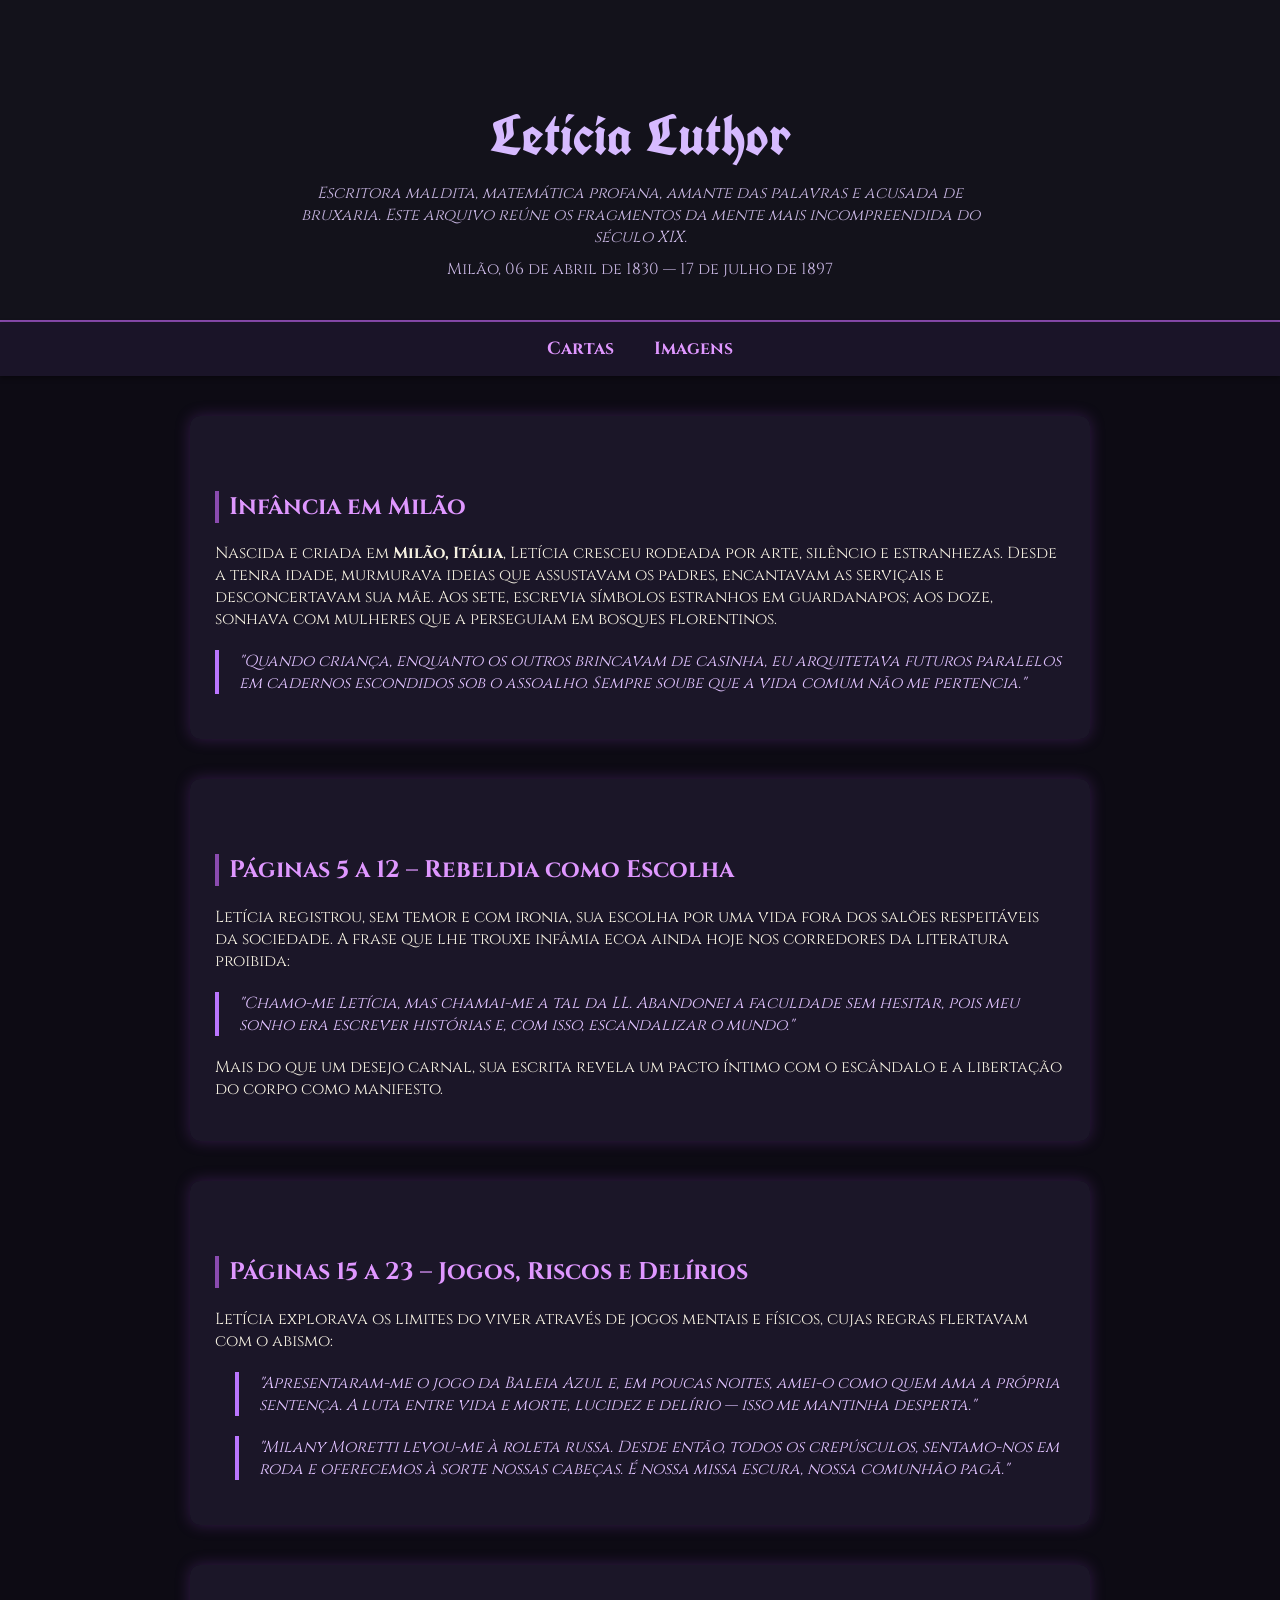
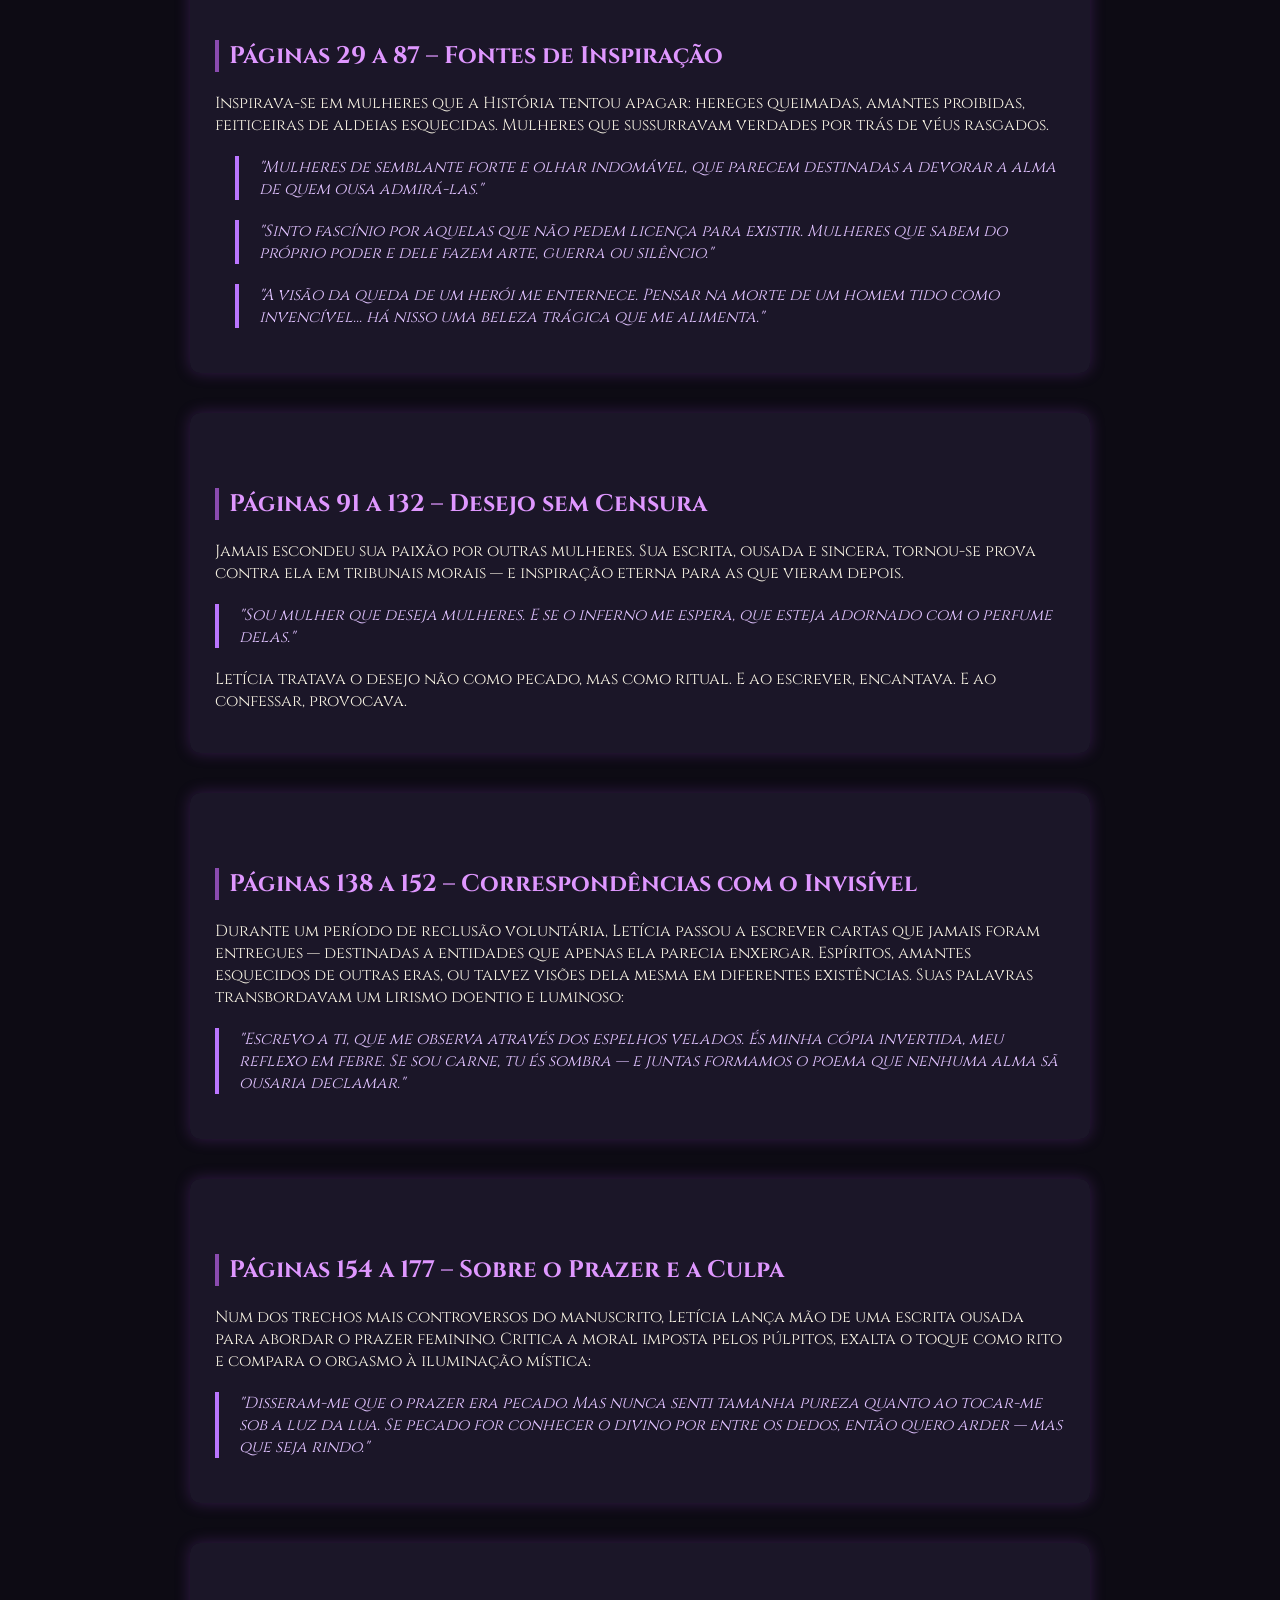
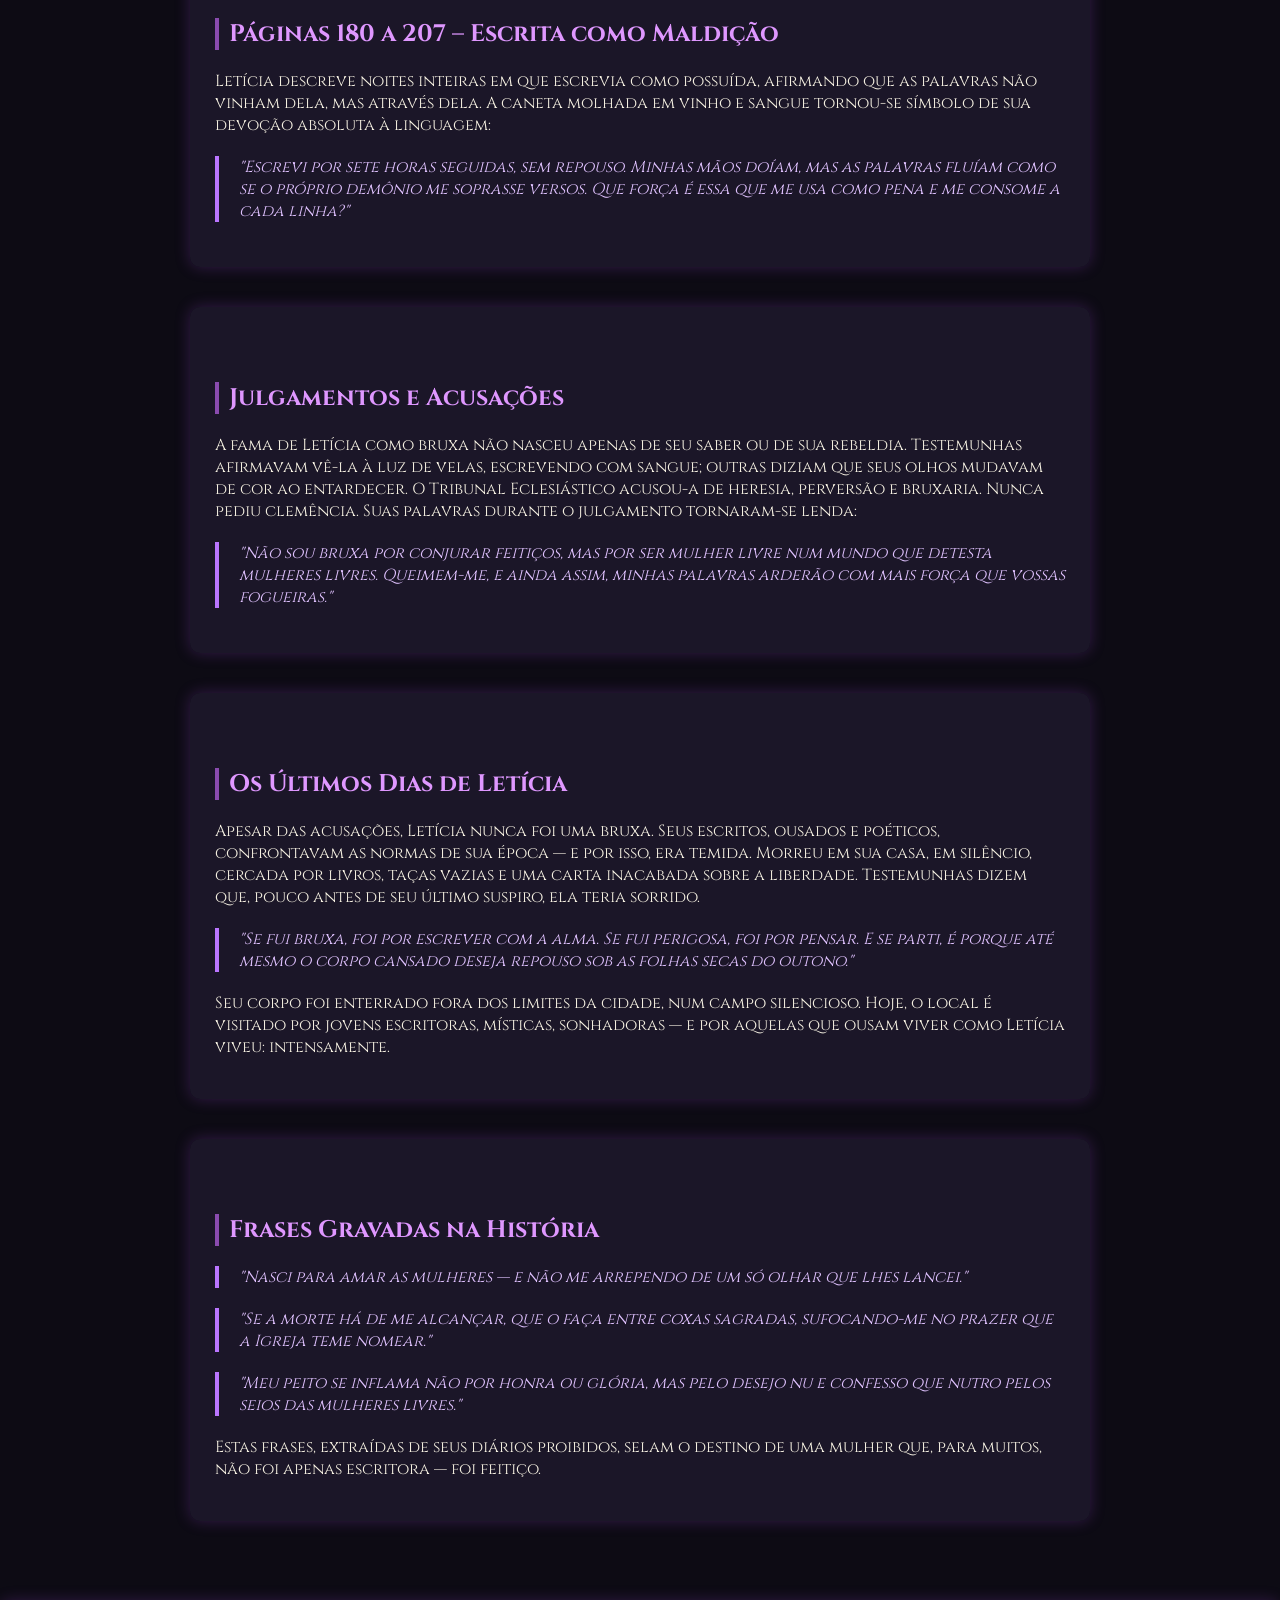
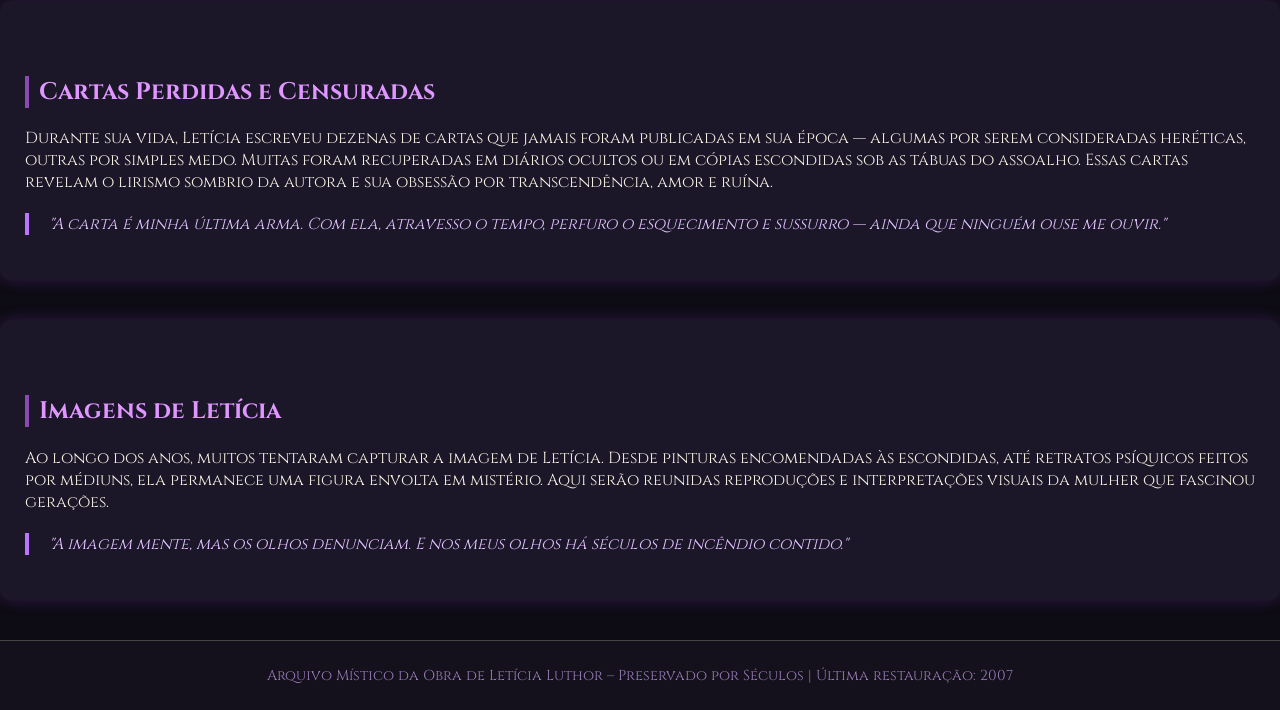
==== index.html @ fe95e7e7 "Add files via upload" ====
<!DOCTYPE html>
<html lang="pt-BR">
<head>
  <meta charset="UTF-8">
  <meta name="viewport" content="width=device-width, initial-scale=1">
  <title>Letícia Luthor – A Acusada</title>
  <style>
    @import url('https://fonts.googleapis.com/css2?family=Cinzel:wght@400;700&family=UnifrakturCook:wght@700&display=swap');

    body {
      margin: 0;
      background-color: #0d0b14;
      color: #f5f0e1;
      font-family: 'Cinzel', serif;
      background-image: url('https://www.transparenttextures.com/patterns/black-linen.png');
      background-attachment: fixed;
    }

    header {
      background-color: rgba(20, 18, 28, 0.95);
      text-align: center;
      padding: 60px 30px 40px;
      border-bottom: 2px solid #8a4baf;
    }

    header h1 {
      font-family: 'UnifrakturCook', cursive;
      font-size: 3.5em;
      color: #d6baff;
      margin-bottom: 10px;
    }

    header p {
      font-style: italic;
      color: #c8b6e2;
      max-width: 700px;
      margin: auto;
    }

    .dates {
      margin-top: 10px;
      color: #c8b6e2;
    }

    nav {
      background-color: #1a1428;
      padding: 15px 0;
      position: sticky;
      top: 0;
      z-index: 999;
      box-shadow: 0 2px 5px rgba(0,0,0,0.4);
    }

    nav ul {
      list-style: none;
      display: flex;
      justify-content: center;
      margin: 0;
      padding: 0;
    }

    nav li {
      margin: 0 20px;
    }

    nav a {
      color: #df97ff;
      text-decoration: none;
      font-weight: bold;
      font-size: 1.1em;
      transition: color 0.3s ease;
    }

    nav a:hover {
      color: #ffffff;
    }

    section {
      max-width: 900px;
      margin: auto;
      padding: 40px 20px;
    }

    h2 {
      color: #df97ff;
      border-left: 4px solid #8a4baf;
      padding-left: 10px;
      margin-top: 50px;
    }

    .card {
      background-color: rgba(30, 25, 45, 0.8);
      padding: 25px;
      border-radius: 10px;
      margin-bottom: 40px;
      box-shadow: 0 0 15px rgba(139, 64, 191, 0.3);
    }

    blockquote {
      font-style: italic;
      margin: 20px 0;
      padding-left: 20px;
      border-left: 4px solid #ba75ff;
      color: #e0c2ff;
    }

    ul {
      list-style-type: circle;
      padding-left: 20px;
    }

    footer {
      background-color: #14101c;
      text-align: center;
      padding: 25px;
      font-size: 0.9em;
      color: #987db7;
      border-top: 1px solid #444;
    }

    a {
      color: #ba75ff;
      text-decoration: none;
    }

    a:hover {
      text-decoration: underline;
    }
  </style>
</head>
<body>

  <header>
    <h1>Letícia Luthor</h1>
    <p>Escritora maldita, matemática profana, amante das palavras e acusada de bruxaria. Este arquivo reúne os fragmentos da mente mais incompreendida do século XIX.</p>
    <div class="dates">Milão, 06 de abril de 1830 — 17 de julho de 1897</div>
  </header>

  <nav>
    <ul>
      <li><a href="#cartas">Cartas</a></li>
      <li><a href="#imagens">Imagens</a></li>
    </ul>
  </nav>

  <section>
    <div class="card">
      <h2>Infância em Milão</h2>
      <p>Nascida e criada em <strong>Milão, Itália</strong>, Letícia cresceu rodeada por arte, silêncio e estranhezas. Desde a tenra idade, murmurava ideias que assustavam os padres, encantavam as serviçais e desconcertavam sua mãe. Aos sete, escrevia símbolos estranhos em guardanapos; aos doze, sonhava com mulheres que a perseguiam em bosques florentinos.</p>
      <blockquote>"Quando criança, enquanto os outros brincavam de casinha, eu arquitetava futuros paralelos em cadernos escondidos sob o assoalho. Sempre soube que a vida comum não me pertencia."</blockquote>
    </div>

    <div class="card">
      <h2>Páginas 5 a 12 – Rebeldia como Escolha</h2>
      <p>Letícia registrou, sem temor e com ironia, sua escolha por uma vida fora dos salões respeitáveis da sociedade. A frase que lhe trouxe infâmia ecoa ainda hoje nos corredores da literatura proibida:</p>
      <blockquote>"Chamo-me Letícia, mas chamai-me a tal da LL. Abandonei a faculdade sem hesitar, pois meu sonho era escrever histórias e, com isso, escandalizar o mundo."</blockquote>
      <p>Mais do que um desejo carnal, sua escrita revela um pacto íntimo com o escândalo e a libertação do corpo como manifesto.</p>
    </div>

    <div class="card">
      <h2>Páginas 15 a 23 – Jogos, Riscos e Delírios</h2>
      <p>Letícia explorava os limites do viver através de jogos mentais e físicos, cujas regras flertavam com o abismo:</p>
      <ul>
        <blockquote>"Apresentaram-me o jogo da Baleia Azul e, em poucas noites, amei-o como quem ama a própria sentença. A luta entre vida e morte, lucidez e delírio — isso me mantinha desperta."</blockquote>
        <blockquote>"Milany Moretti levou-me à roleta russa. Desde então, todos os crepúsculos, sentamo-nos em roda e oferecemos à sorte nossas cabeças. É nossa missa escura, nossa comunhão pagã."</blockquote>
      </ul>
    </div>

    <div class="card">
      <h2>Páginas 29 a 87 – Fontes de Inspiração</h2>
      <p>Inspirava-se em mulheres que a História tentou apagar: hereges queimadas, amantes proibidas, feiticeiras de aldeias esquecidas. Mulheres que sussurravam verdades por trás de véus rasgados.</p>
      <ul>
        <blockquote>"Mulheres de semblante forte e olhar indomável, que parecem destinadas a devorar a alma de quem ousa admirá-las."</blockquote>
        <blockquote>"Sinto fascínio por aquelas que não pedem licença para existir. Mulheres que sabem do próprio poder e dele fazem arte, guerra ou silêncio."</blockquote>
        <blockquote>"A visão da queda de um herói me enternece. Pensar na morte de um homem tido como invencível... há nisso uma beleza trágica que me alimenta."</blockquote>
      </ul>
    </div>

    <div class="card">
      <h2>Páginas 91 a 132 – Desejo sem Censura</h2>
      <p>Jamais escondeu sua paixão por outras mulheres. Sua escrita, ousada e sincera, tornou-se prova contra ela em tribunais morais — e inspiração eterna para as que vieram depois.</p>
      <blockquote>"Sou mulher que deseja mulheres. E se o inferno me espera, que esteja adornado com o perfume delas."</blockquote>
      <p>Letícia tratava o desejo não como pecado, mas como ritual. E ao escrever, encantava. E ao confessar, provocava.</p>
    </div>

    <div class="card">
      <h2>Páginas 138 a 152 – Correspondências com o Invisível</h2>
      <p>Durante um período de reclusão voluntária, Letícia passou a escrever cartas que jamais foram entregues — destinadas a entidades que apenas ela parecia enxergar. Espíritos, amantes esquecidos de outras eras, ou talvez visões dela mesma em diferentes existências. Suas palavras transbordavam um lirismo doentio e luminoso:</p>
      <blockquote>"Escrevo a ti, que me observa através dos espelhos velados. És minha cópia invertida, meu reflexo em febre. Se sou carne, tu és sombra — e juntas formamos o poema que nenhuma alma sã ousaria declamar."</blockquote>
    </div>

    <div class="card">
      <h2>Páginas 154 a 177 – Sobre o Prazer e a Culpa</h2>
      <p>Num dos trechos mais controversos do manuscrito, Letícia lança mão de uma escrita ousada para abordar o prazer feminino. Critica a moral imposta pelos púlpitos, exalta o toque como rito e compara o orgasmo à iluminação mística:</p>
      <blockquote>"Disseram-me que o prazer era pecado. Mas nunca senti tamanha pureza quanto ao tocar-me sob a luz da lua. Se pecado for conhecer o divino por entre os dedos, então quero arder — mas que seja rindo."</blockquote>
    </div>

    <div class="card">
      <h2>Páginas 180 a 207 – Escrita como Maldição</h2>
      <p>Letícia descreve noites inteiras em que escrevia como possuída, afirmando que as palavras não vinham dela, mas através dela. A caneta molhada em vinho e sangue tornou-se símbolo de sua devoção absoluta à linguagem:</p>
      <blockquote>"Escrevi por sete horas seguidas, sem repouso. Minhas mãos doíam, mas as palavras fluíam como se o próprio demônio me soprasse versos. Que força é essa que me usa como pena e me consome a cada linha?"</blockquote>
    </div>

    <div class="card">
      <h2>Julgamentos e Acusações</h2>
      <p>A fama de Letícia como bruxa não nasceu apenas de seu saber ou de sua rebeldia. Testemunhas afirmavam vê-la à luz de velas, escrevendo com sangue; outras diziam que seus olhos mudavam de cor ao entardecer. O Tribunal Eclesiástico acusou-a de heresia, perversão e bruxaria. Nunca pediu clemência. Suas palavras durante o julgamento tornaram-se lenda:</p>
      <blockquote>"Não sou bruxa por conjurar feitiços, mas por ser mulher livre num mundo que detesta mulheres livres. Queimem-me, e ainda assim, minhas palavras arderão com mais força que vossas fogueiras."</blockquote>
    </div>

    <div class="card">
      <h2>Os Últimos Dias de Letícia</h2>
      <p>Apesar das acusações, Letícia nunca foi uma bruxa. Seus escritos, ousados e poéticos, confrontavam as normas de sua época — e por isso, era temida. Morreu em sua casa, em silêncio, cercada por livros, taças vazias e uma carta inacabada sobre a liberdade. Testemunhas dizem que, pouco antes de seu último suspiro, ela teria sorrido.</p>
      <blockquote>"Se fui bruxa, foi por escrever com a alma. Se fui perigosa, foi por pensar. E se parti, é porque até mesmo o corpo cansado deseja repouso sob as folhas secas do outono."</blockquote>
      <p>Seu corpo foi enterrado fora dos limites da cidade, num campo silencioso. Hoje, o local é visitado por jovens escritoras, místicas, sonhadoras — e por aquelas que ousam viver como Letícia viveu: intensamente.</p>
    </div>

    <div class="card">
      <h2>Frases Gravadas na História</h2>
      <blockquote>"Nasci para amar as mulheres — e não me arrependo de um só olhar que lhes lancei."</blockquote>
      <blockquote>"Se a morte há de me alcançar, que o faça entre coxas sagradas, sufocando-me no prazer que a Igreja teme nomear."</blockquote>
      <blockquote>"Meu peito se inflama não por honra ou glória, mas pelo desejo nu e confesso que nutro pelos seios das mulheres livres."</blockquote>
      <p>Estas frases, extraídas de seus diários proibidos, selam o destino de uma mulher que, para muitos, não foi apenas escritora — foi feitiço.</p>
    </div>
  </section>

    <div class="card" id="cartas">
      <h2>Cartas Perdidas e Censuradas</h2>
      <p>Durante sua vida, Letícia escreveu dezenas de cartas que jamais foram publicadas em sua época — algumas por serem consideradas heréticas, outras por simples medo. Muitas foram recuperadas em diários ocultos ou em cópias escondidas sob as tábuas do assoalho. Essas cartas revelam o lirismo sombrio da autora e sua obsessão por transcendência, amor e ruína.</p>
      <blockquote>"A carta é minha última arma. Com ela, atravesso o tempo, perfuro o esquecimento e sussurro — ainda que ninguém ouse me ouvir."</blockquote>
    </div>

    <div class="card" id="imagens">
      <h2>Imagens de Letícia</h2>
      <p>Ao longo dos anos, muitos tentaram capturar a imagem de Letícia. Desde pinturas encomendadas às escondidas, até retratos psíquicos feitos por médiuns, ela permanece uma figura envolta em mistério. Aqui serão reunidas reproduções e interpretações visuais da mulher que fascinou gerações.</p>
      <blockquote>"A imagem mente, mas os olhos denunciam. E nos meus olhos há séculos de incêndio contido."</blockquote>
    </div>
  </section>

  <footer>
    Arquivo Místico da Obra de Letícia Luthor – Preservado por Séculos | Última restauração: 2007
  </footer>

</body>
</html>
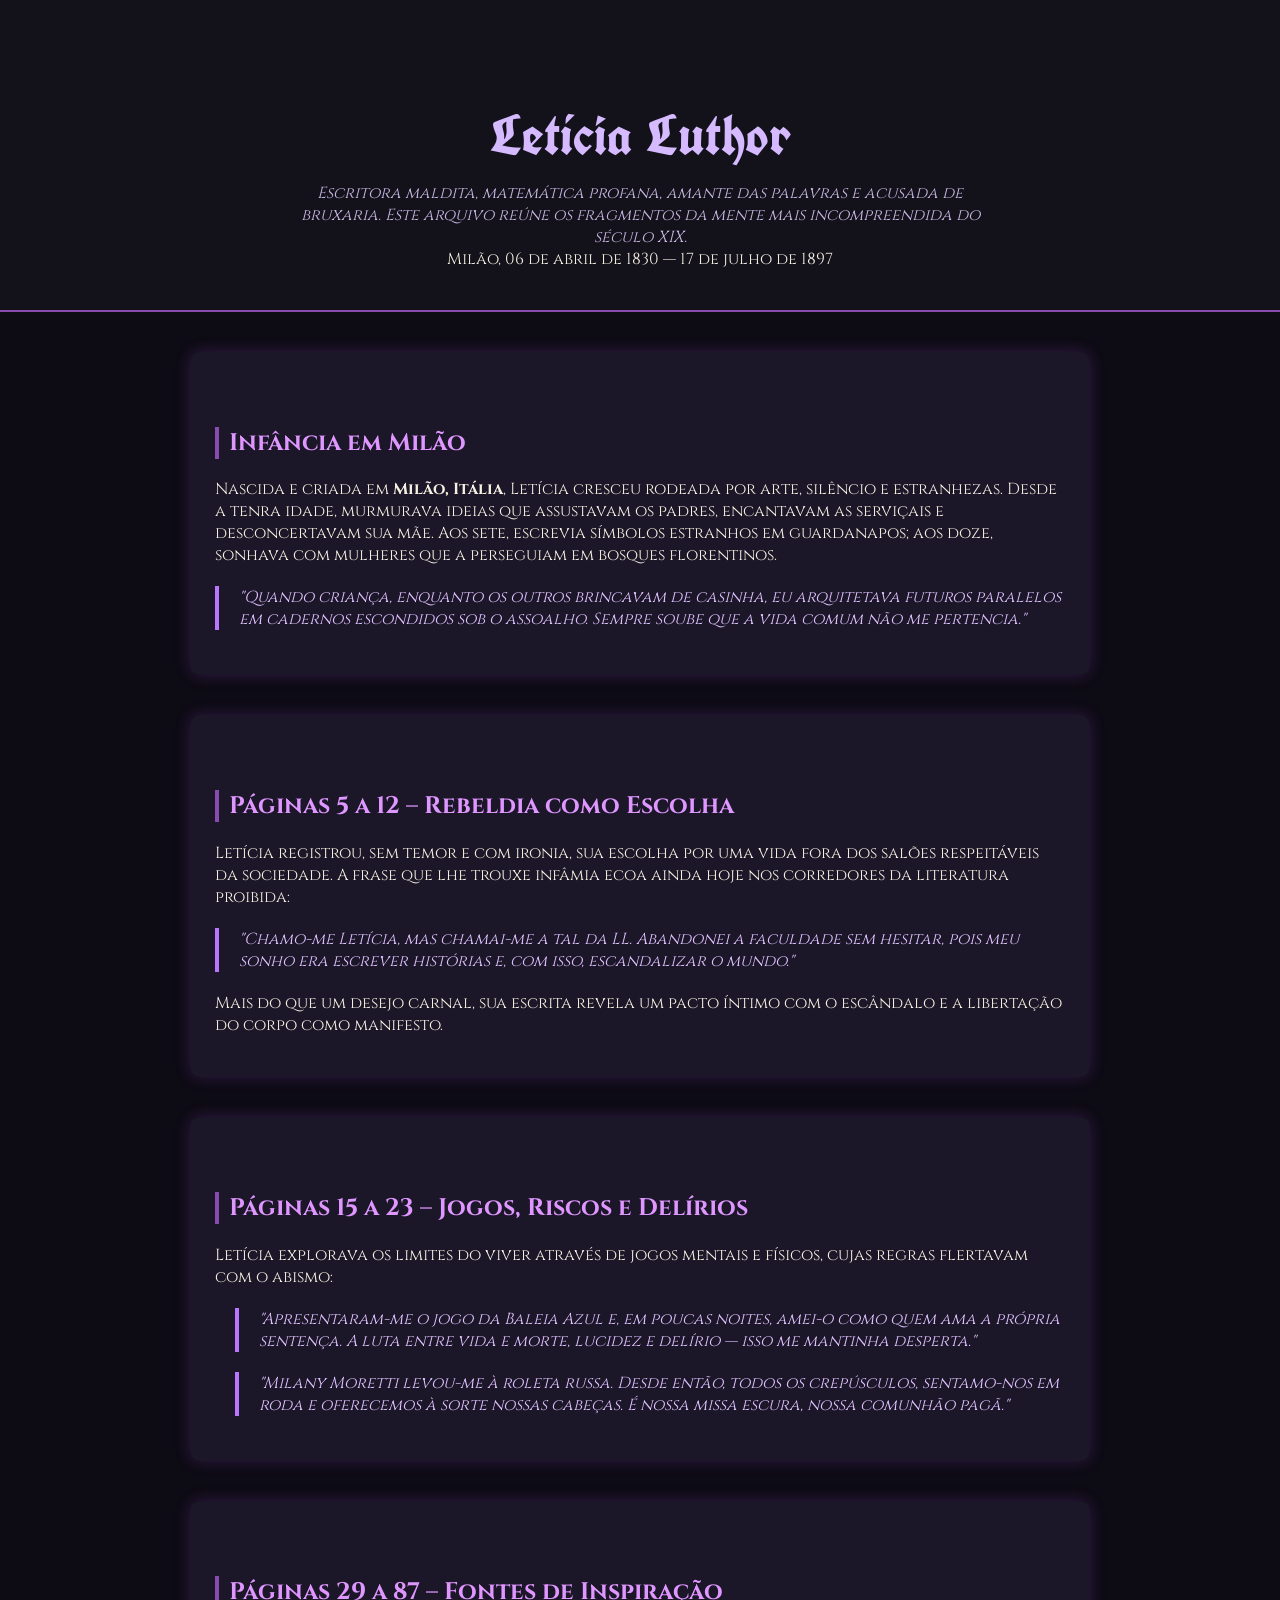
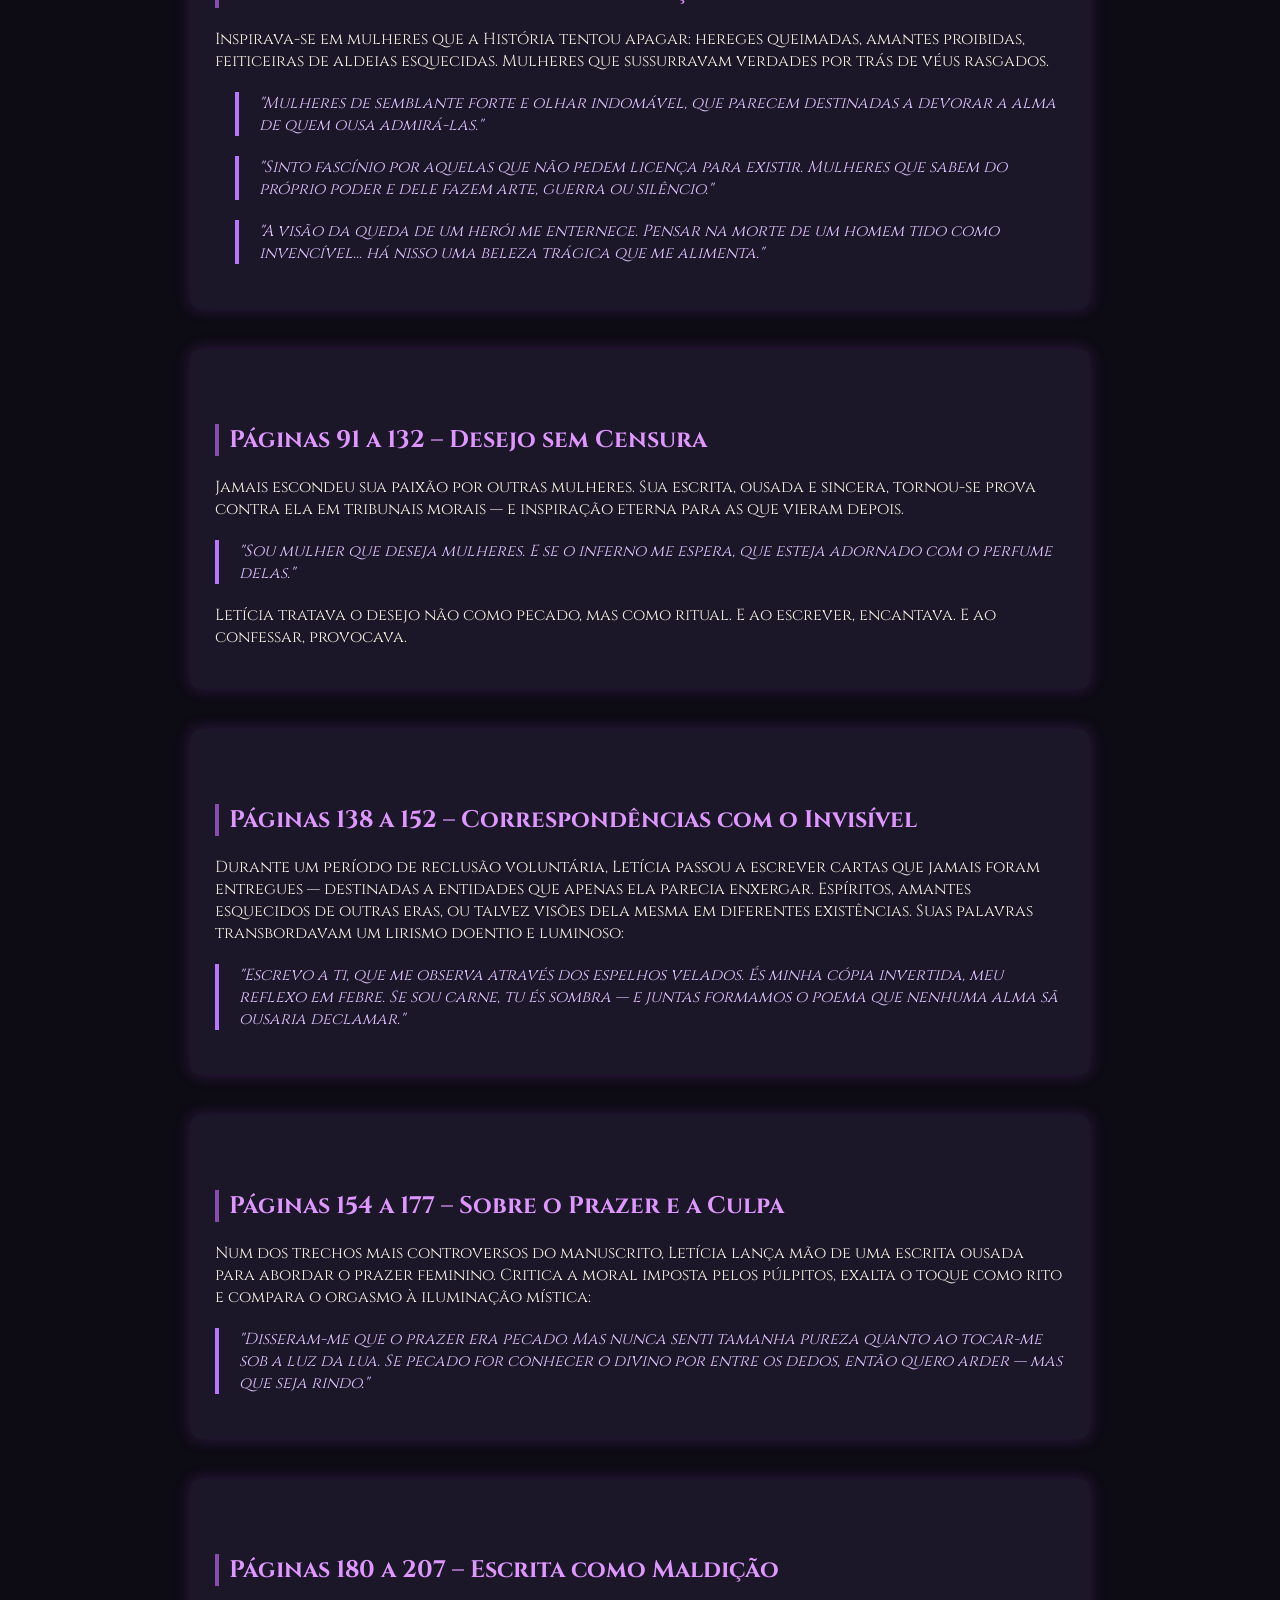
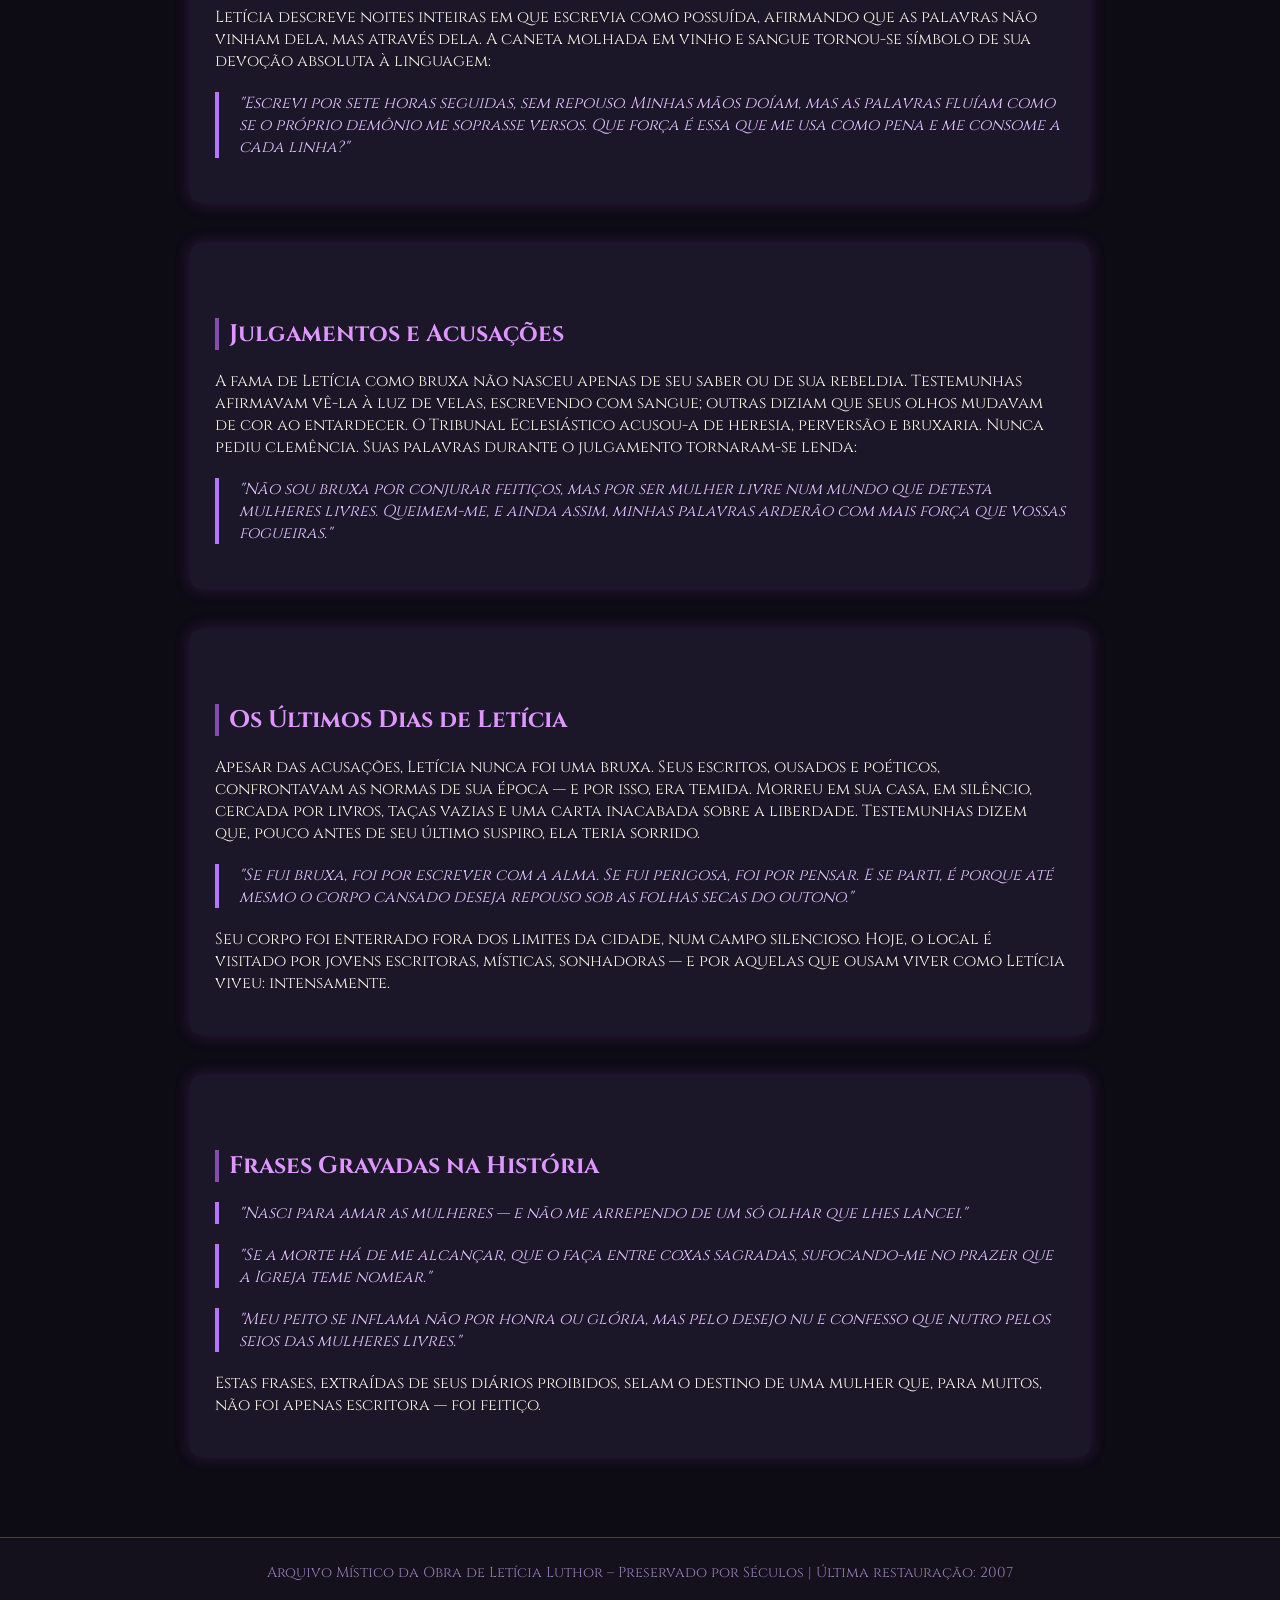
==== commit 996eff0e: "Update index.html" ====
--- a/index.html
+++ b/index.html
@@ -35,44 +35,6 @@
       color: #c8b6e2;
       max-width: 700px;
       margin: auto;
-    }
-
-    .dates {
-      margin-top: 10px;
-      color: #c8b6e2;
-    }
-
-    nav {
-      background-color: #1a1428;
-      padding: 15px 0;
-      position: sticky;
-      top: 0;
-      z-index: 999;
-      box-shadow: 0 2px 5px rgba(0,0,0,0.4);
-    }
-
-    nav ul {
-      list-style: none;
-      display: flex;
-      justify-content: center;
-      margin: 0;
-      padding: 0;
-    }
-
-    nav li {
-      margin: 0 20px;
-    }
-
-    nav a {
-      color: #df97ff;
-      text-decoration: none;
-      font-weight: bold;
-      font-size: 1.1em;
-      transition: color 0.3s ease;
-    }
-
-    nav a:hover {
-      color: #ffffff;
     }
 
     section {
@@ -135,13 +97,6 @@
     <p>Escritora maldita, matemática profana, amante das palavras e acusada de bruxaria. Este arquivo reúne os fragmentos da mente mais incompreendida do século XIX.</p>
     <div class="dates">Milão, 06 de abril de 1830 — 17 de julho de 1897</div>
   </header>
-
-  <nav>
-    <ul>
-      <li><a href="#cartas">Cartas</a></li>
-      <li><a href="#imagens">Imagens</a></li>
-    </ul>
-  </nav>
 
   <section>
     <div class="card">
@@ -223,19 +178,6 @@
     </div>
   </section>
 
-    <div class="card" id="cartas">
-      <h2>Cartas Perdidas e Censuradas</h2>
-      <p>Durante sua vida, Letícia escreveu dezenas de cartas que jamais foram publicadas em sua época — algumas por serem consideradas heréticas, outras por simples medo. Muitas foram recuperadas em diários ocultos ou em cópias escondidas sob as tábuas do assoalho. Essas cartas revelam o lirismo sombrio da autora e sua obsessão por transcendência, amor e ruína.</p>
-      <blockquote>"A carta é minha última arma. Com ela, atravesso o tempo, perfuro o esquecimento e sussurro — ainda que ninguém ouse me ouvir."</blockquote>
-    </div>
-
-    <div class="card" id="imagens">
-      <h2>Imagens de Letícia</h2>
-      <p>Ao longo dos anos, muitos tentaram capturar a imagem de Letícia. Desde pinturas encomendadas às escondidas, até retratos psíquicos feitos por médiuns, ela permanece uma figura envolta em mistério. Aqui serão reunidas reproduções e interpretações visuais da mulher que fascinou gerações.</p>
-      <blockquote>"A imagem mente, mas os olhos denunciam. E nos meus olhos há séculos de incêndio contido."</blockquote>
-    </div>
-  </section>
-
   <footer>
     Arquivo Místico da Obra de Letícia Luthor – Preservado por Séculos | Última restauração: 2007
   </footer>
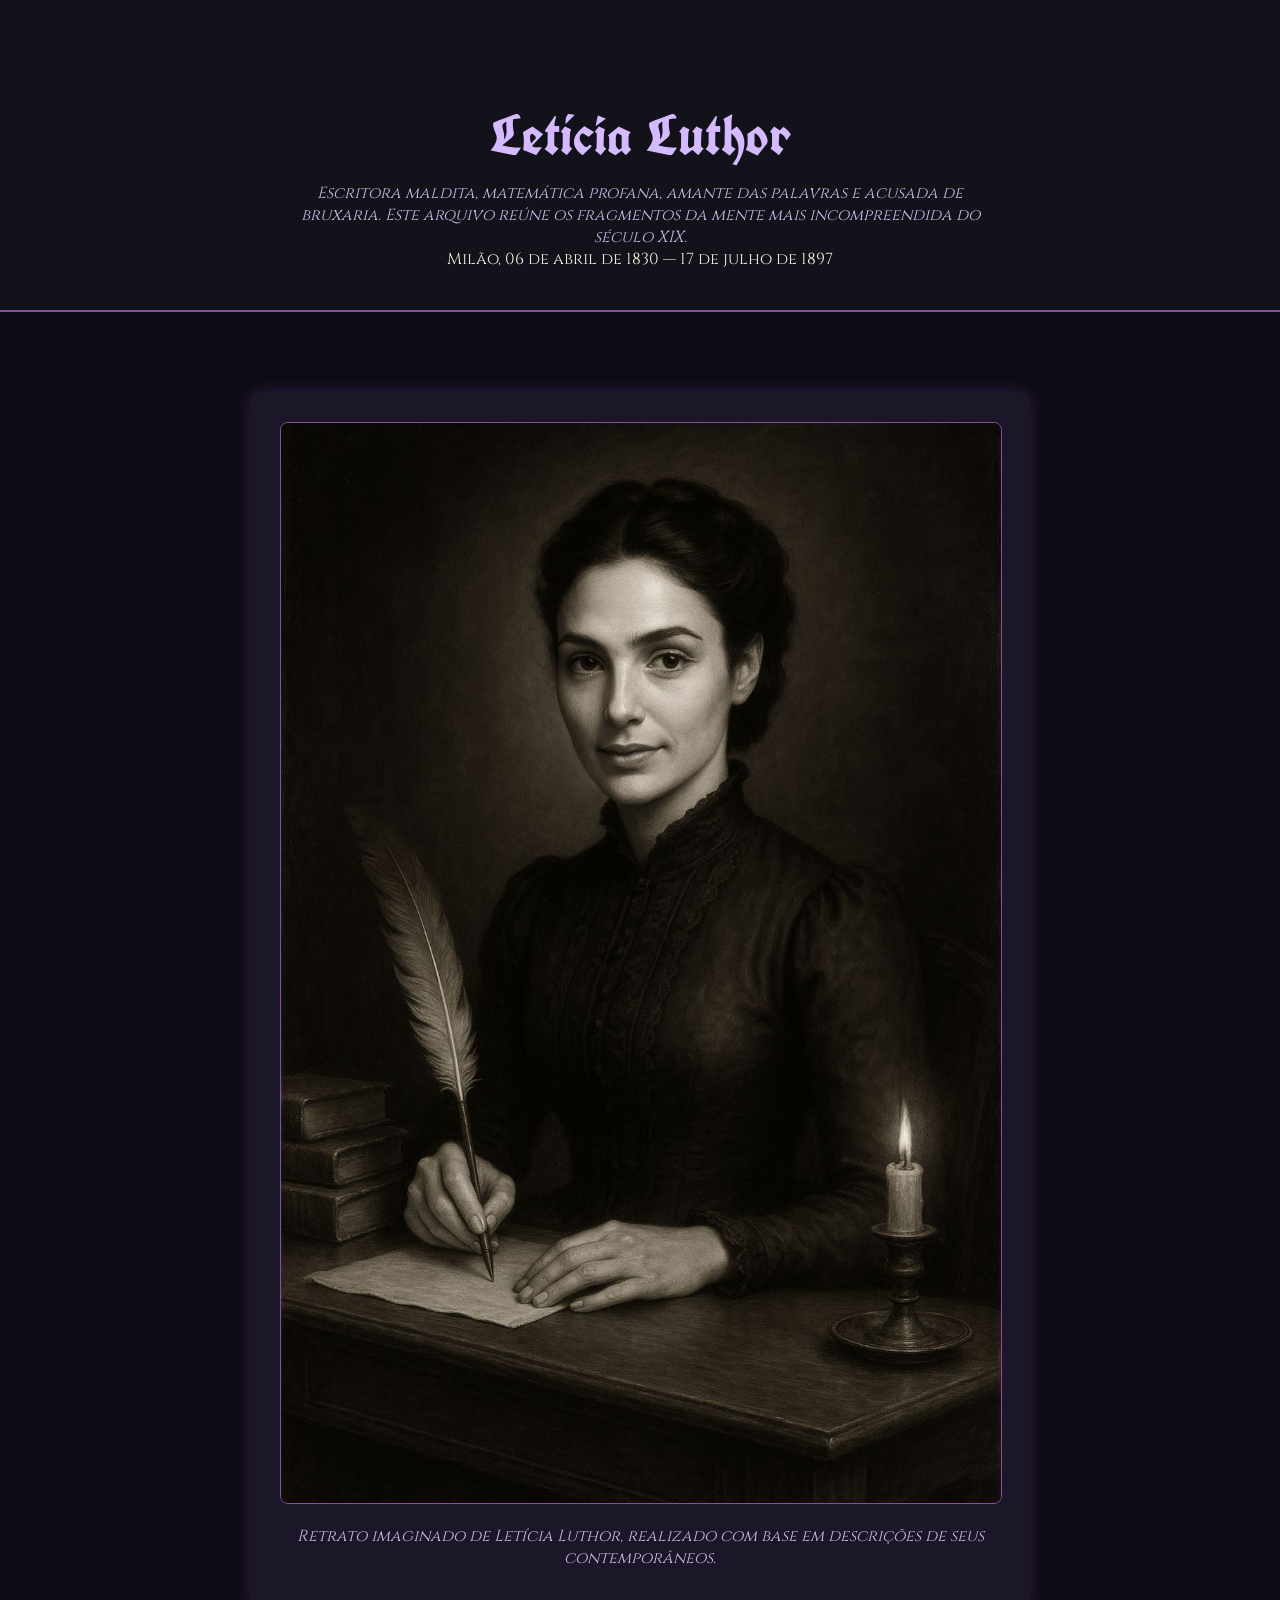
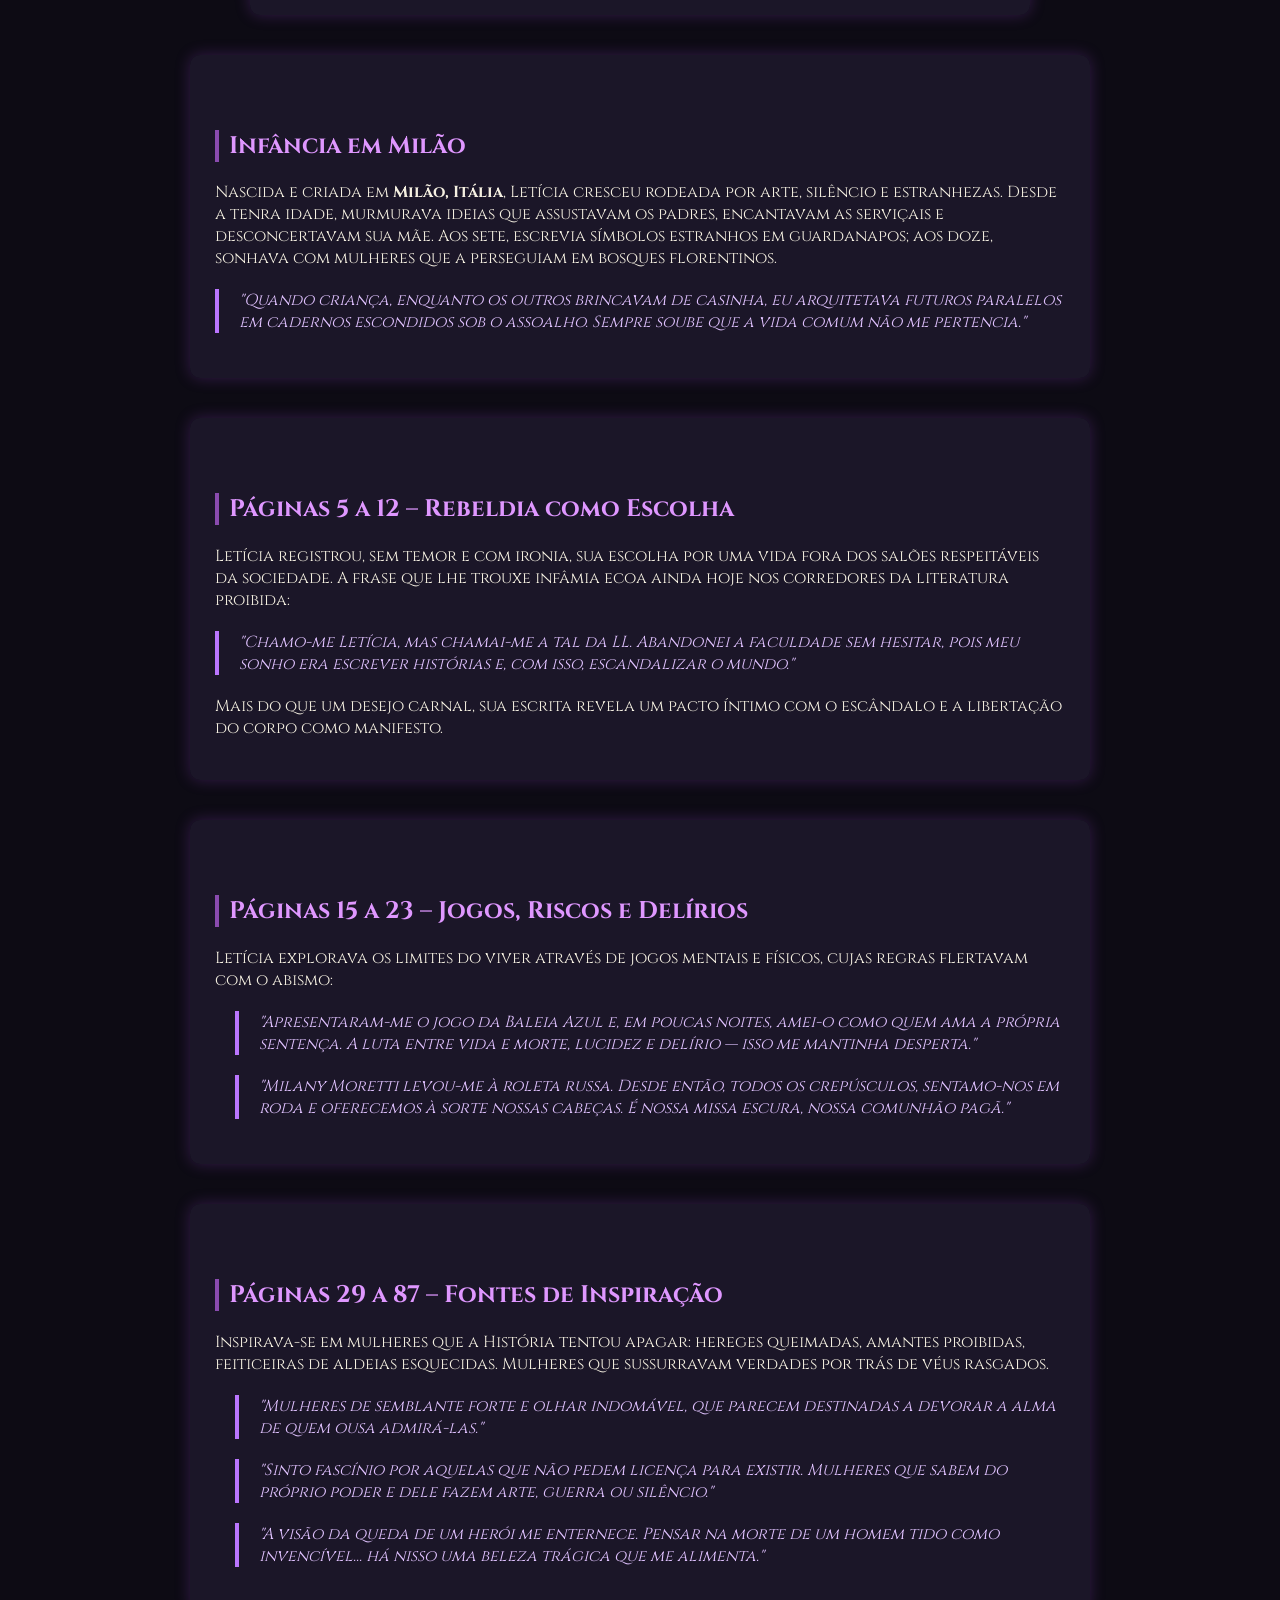
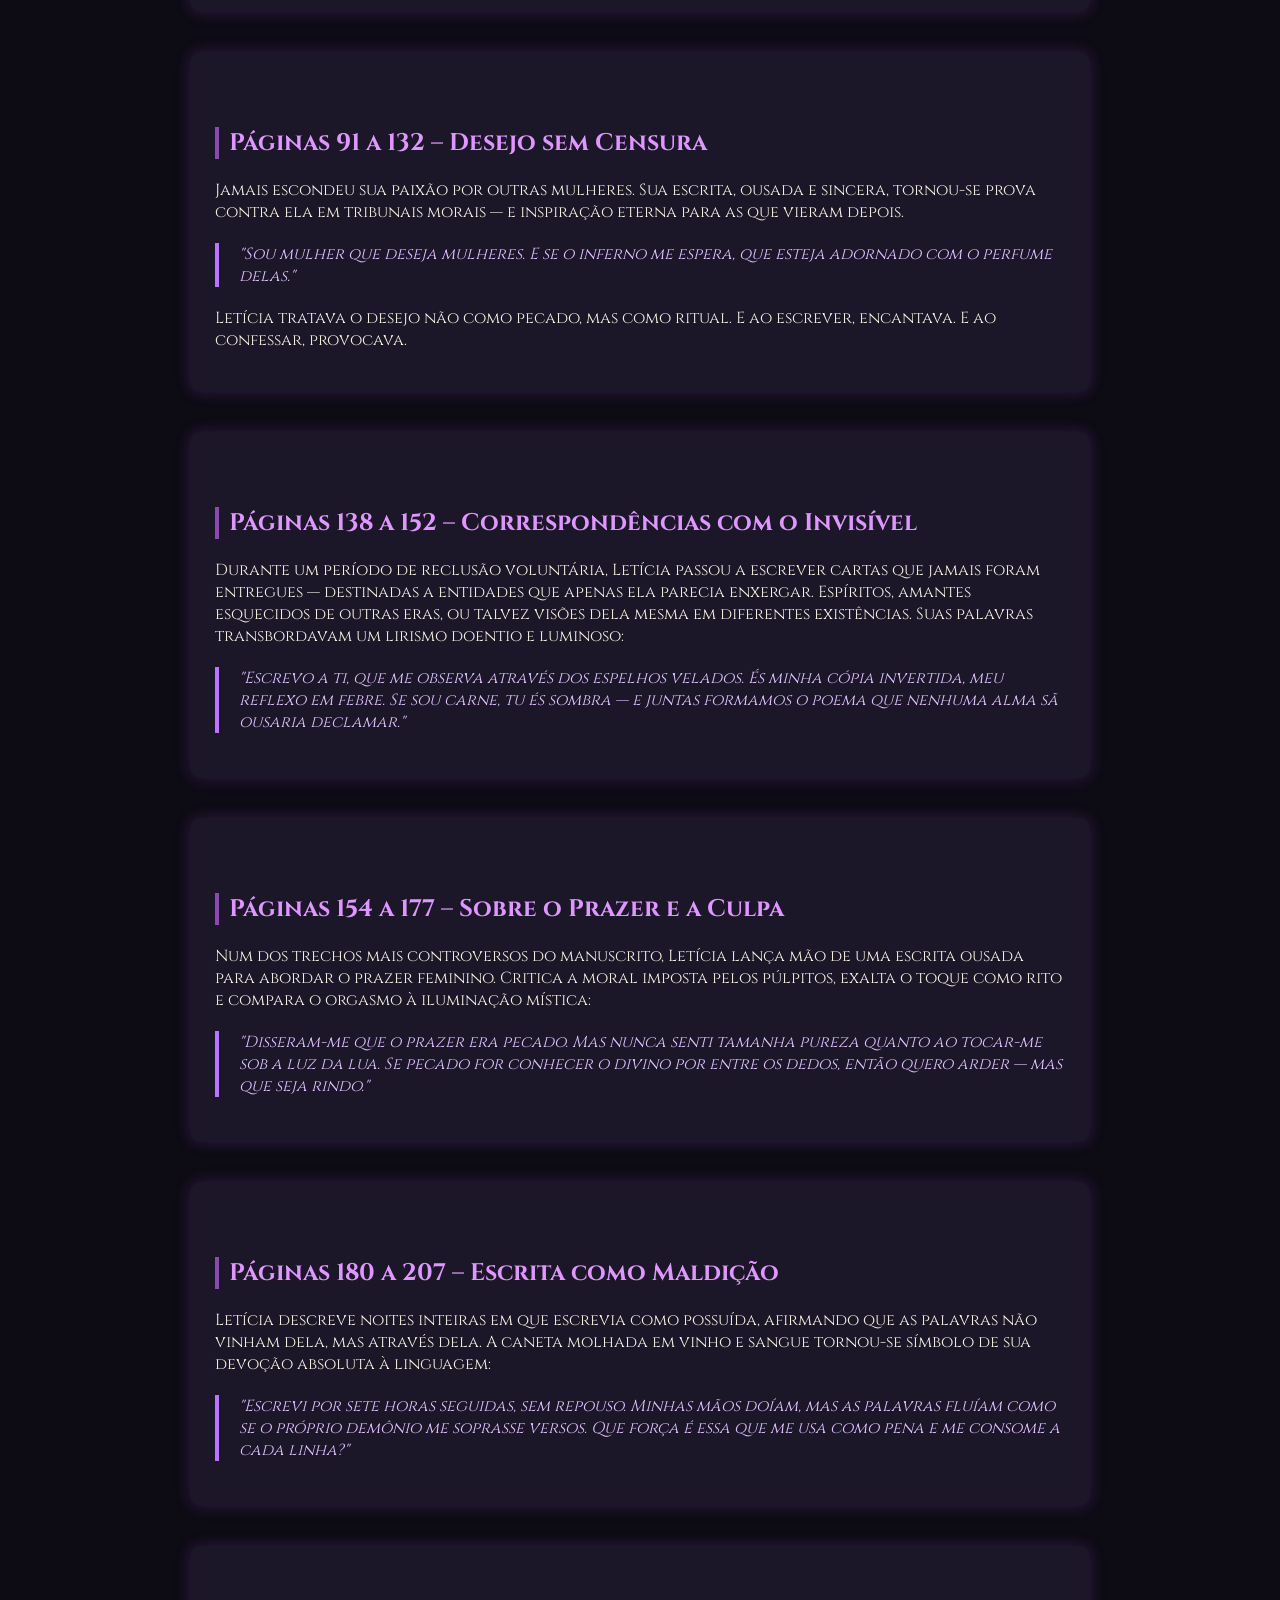
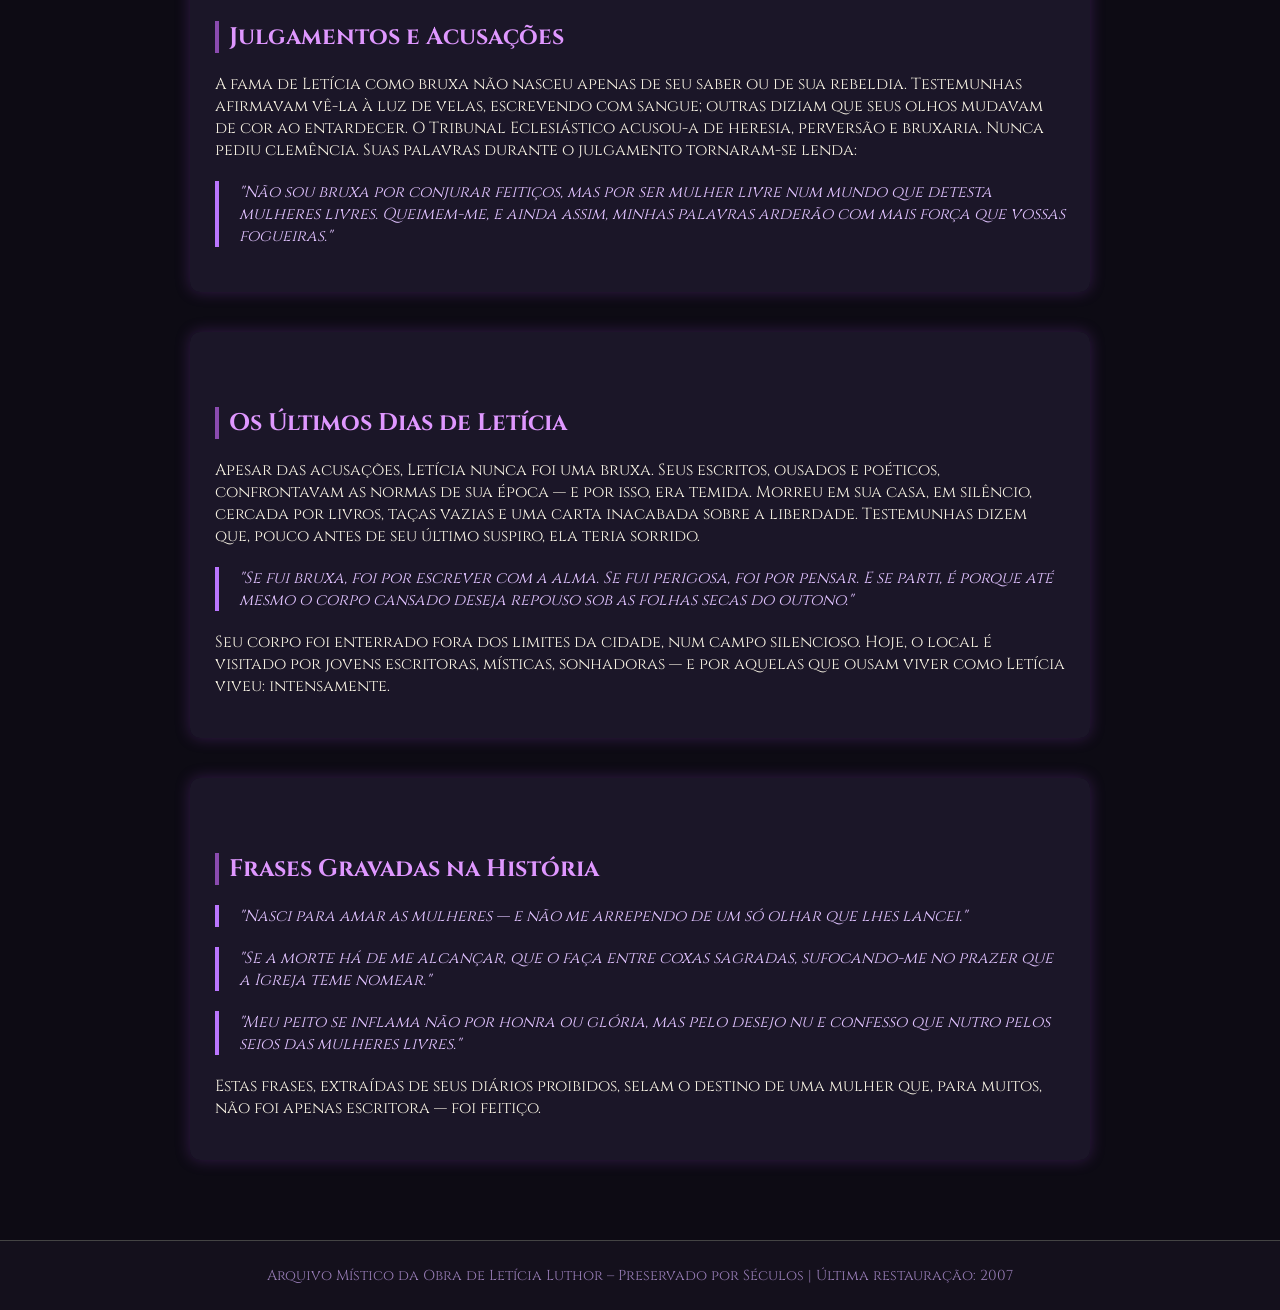
==== commit cf3c4fa1: "Update index.html" ====
--- a/index.html
+++ b/index.html
@@ -88,6 +88,34 @@
     a:hover {
       text-decoration: underline;
     }
+
+    /* Estilos adicionados para a imagem */
+    .img-container {
+      text-align: center;
+      margin: 40px 0;
+    }
+
+    .img-box {
+      background-color: rgba(30, 25, 45, 0.8);
+      padding: 30px;
+      border-radius: 10px;
+      box-shadow: 0 0 15px rgba(139, 64, 191, 0.3);
+      display: inline-block;
+      max-width: 80%;
+    }
+
+    .img-box img {
+      max-width: 100%;
+      border-radius: 8px;
+      border: 1px solid #8a4baf;
+    }
+
+    p.caption {
+      font-style: italic;
+      margin-top: 15px;
+      color: #c8b6e2;
+      text-align: center;
+    }
   </style>
 </head>
 <body>
@@ -99,6 +127,14 @@
   </header>
 
   <section>
+    <!-- Imagem adicionada no início da seção -->
+    <div class="img-container">
+      <div class="img-box">
+        <img src="27d8414f-54de-430c-a86e-f7457b515dd6.png" alt="Retrato de Letícia Luthor segurando uma pena">
+        <p class="caption">Retrato imaginado de Letícia Luthor, realizado com base em descrições de seus contemporâneos.</p>
+      </div>
+    </div>
+
     <div class="card">
       <h2>Infância em Milão</h2>
       <p>Nascida e criada em <strong>Milão, Itália</strong>, Letícia cresceu rodeada por arte, silêncio e estranhezas. Desde a tenra idade, murmurava ideias que assustavam os padres, encantavam as serviçais e desconcertavam sua mãe. Aos sete, escrevia símbolos estranhos em guardanapos; aos doze, sonhava com mulheres que a perseguiam em bosques florentinos.</p>
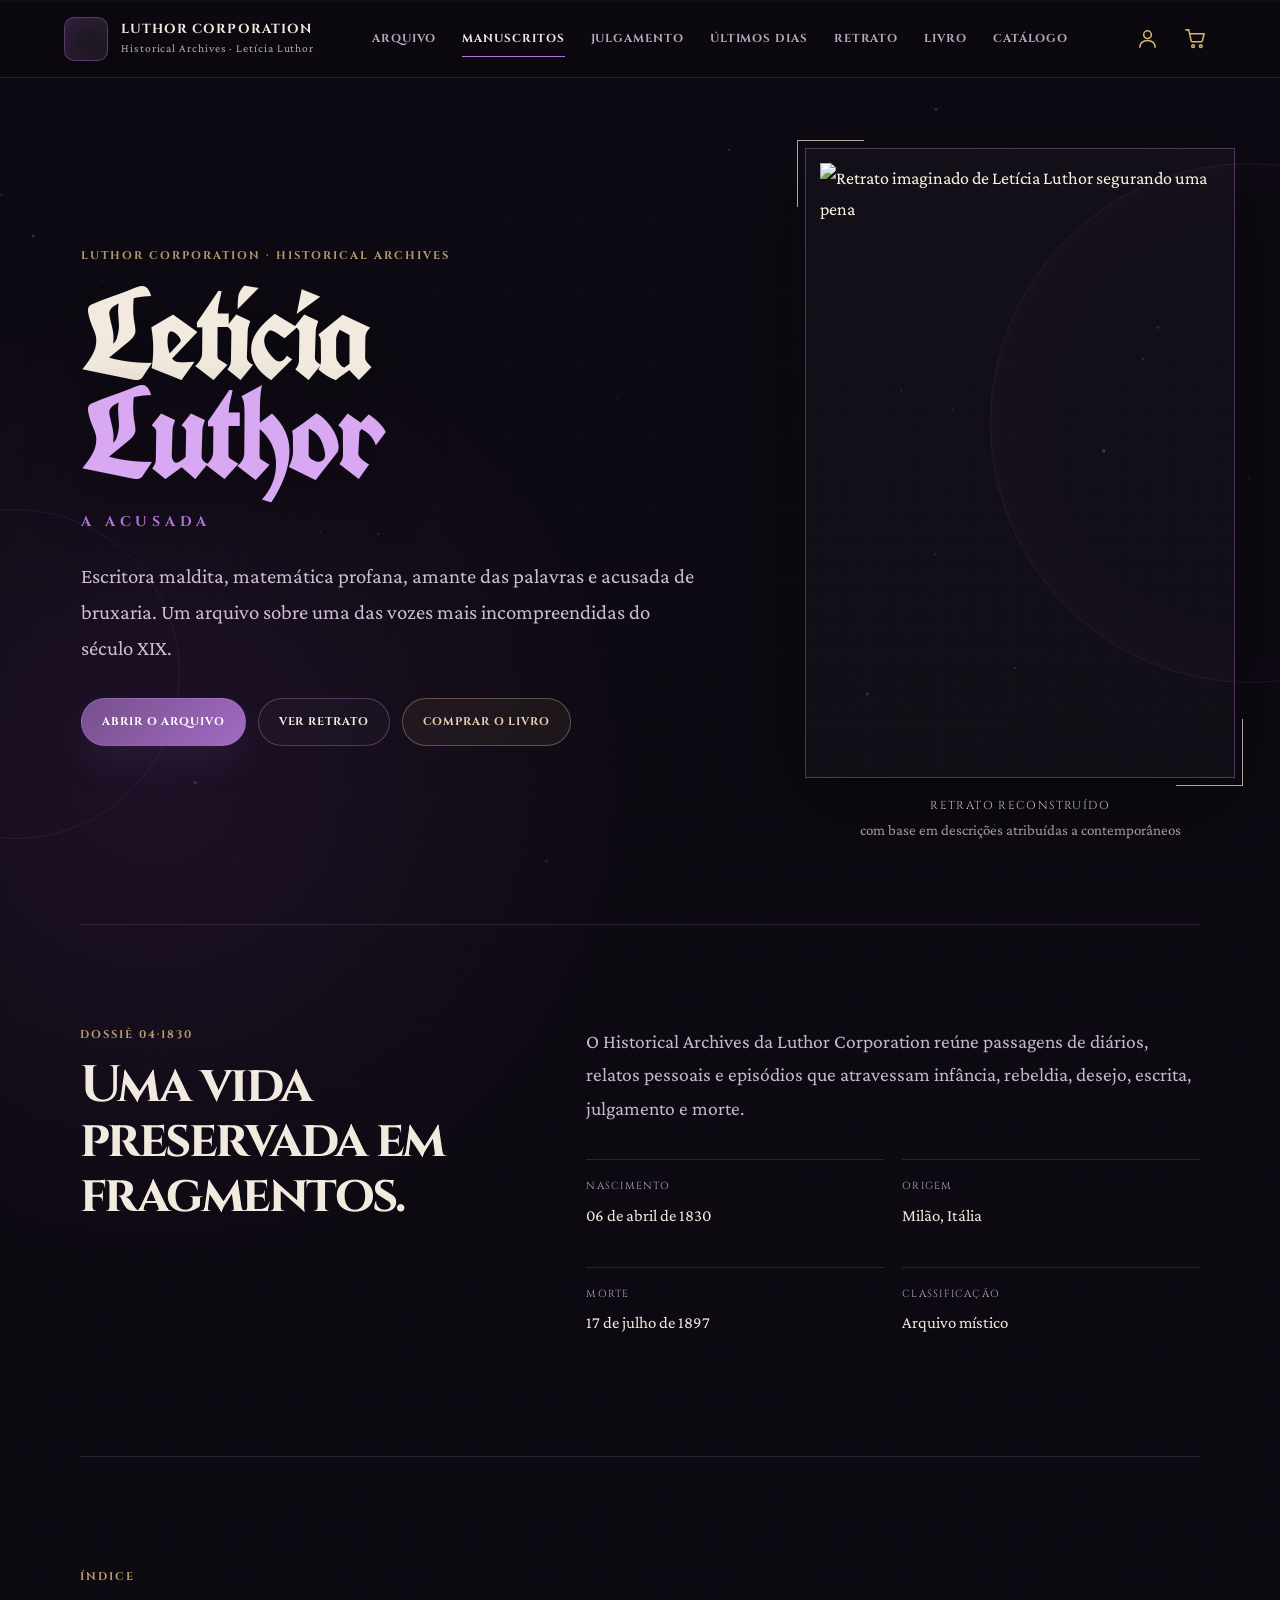
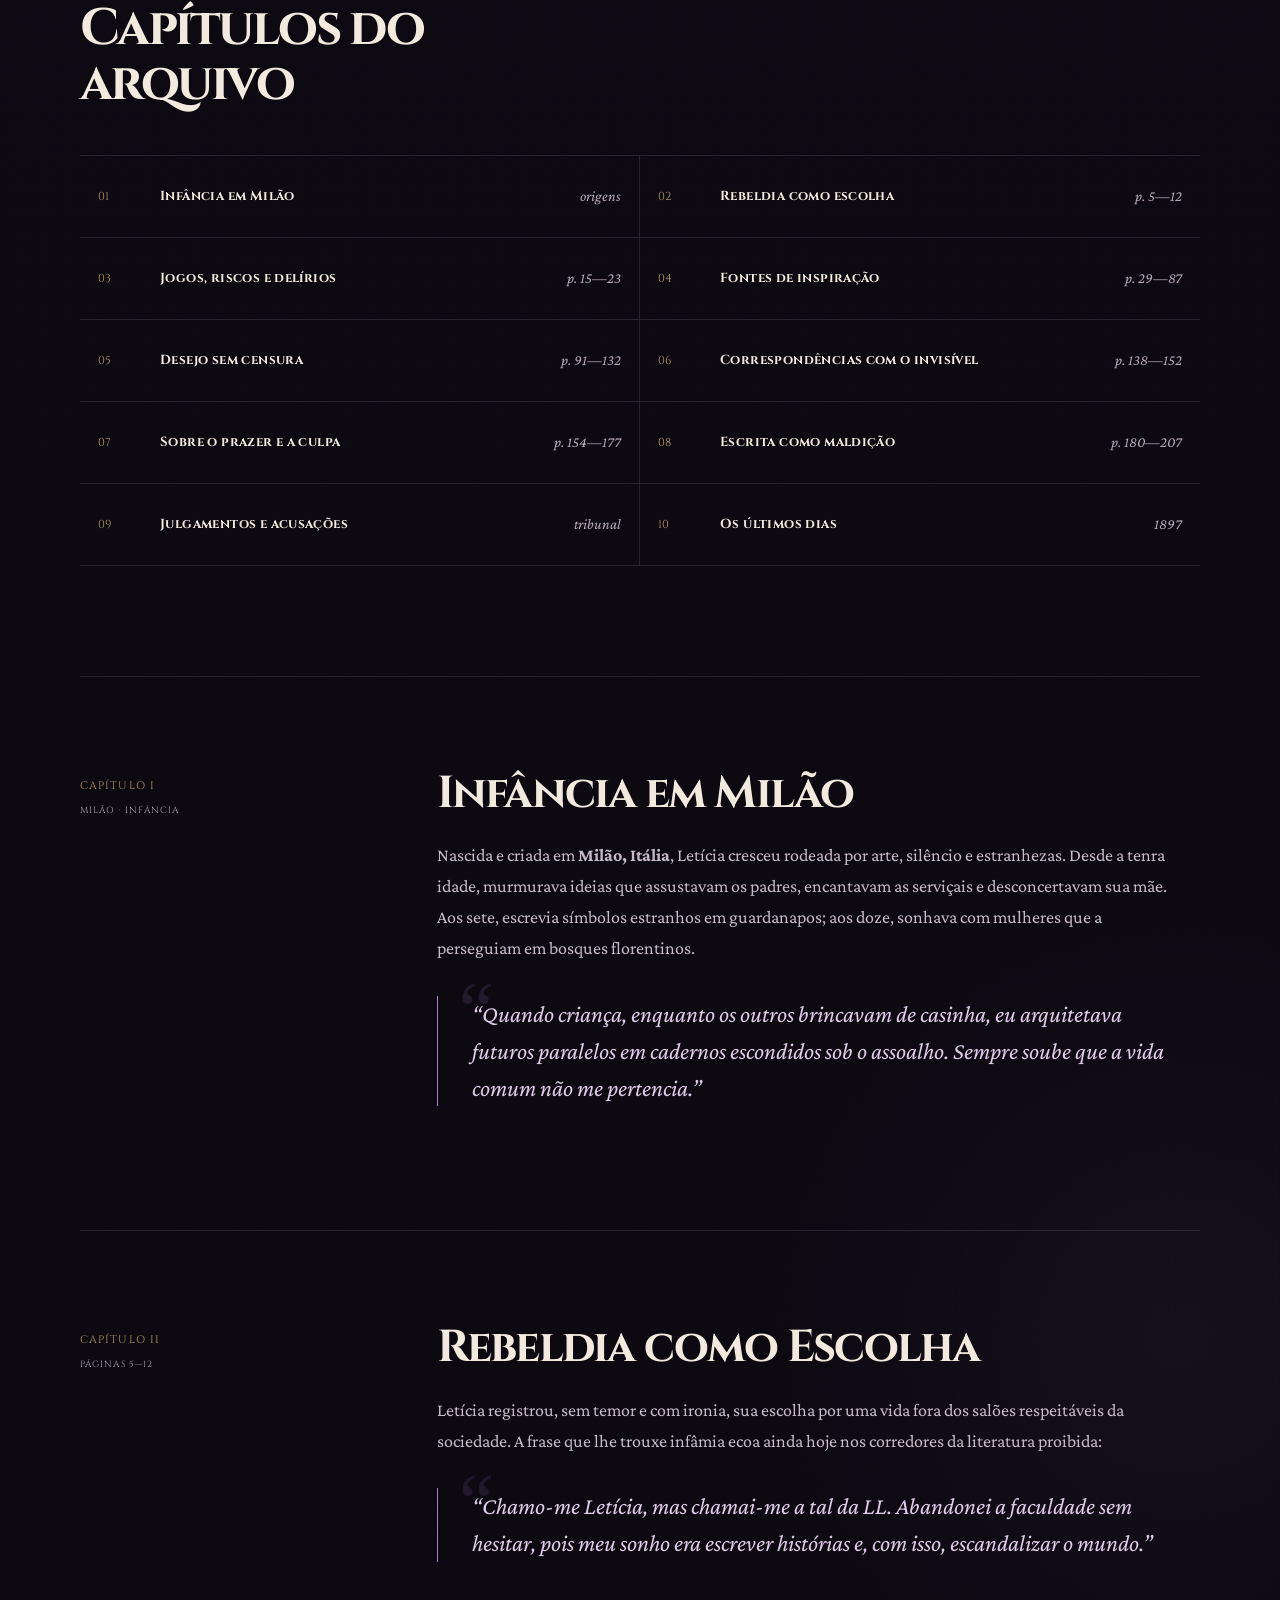
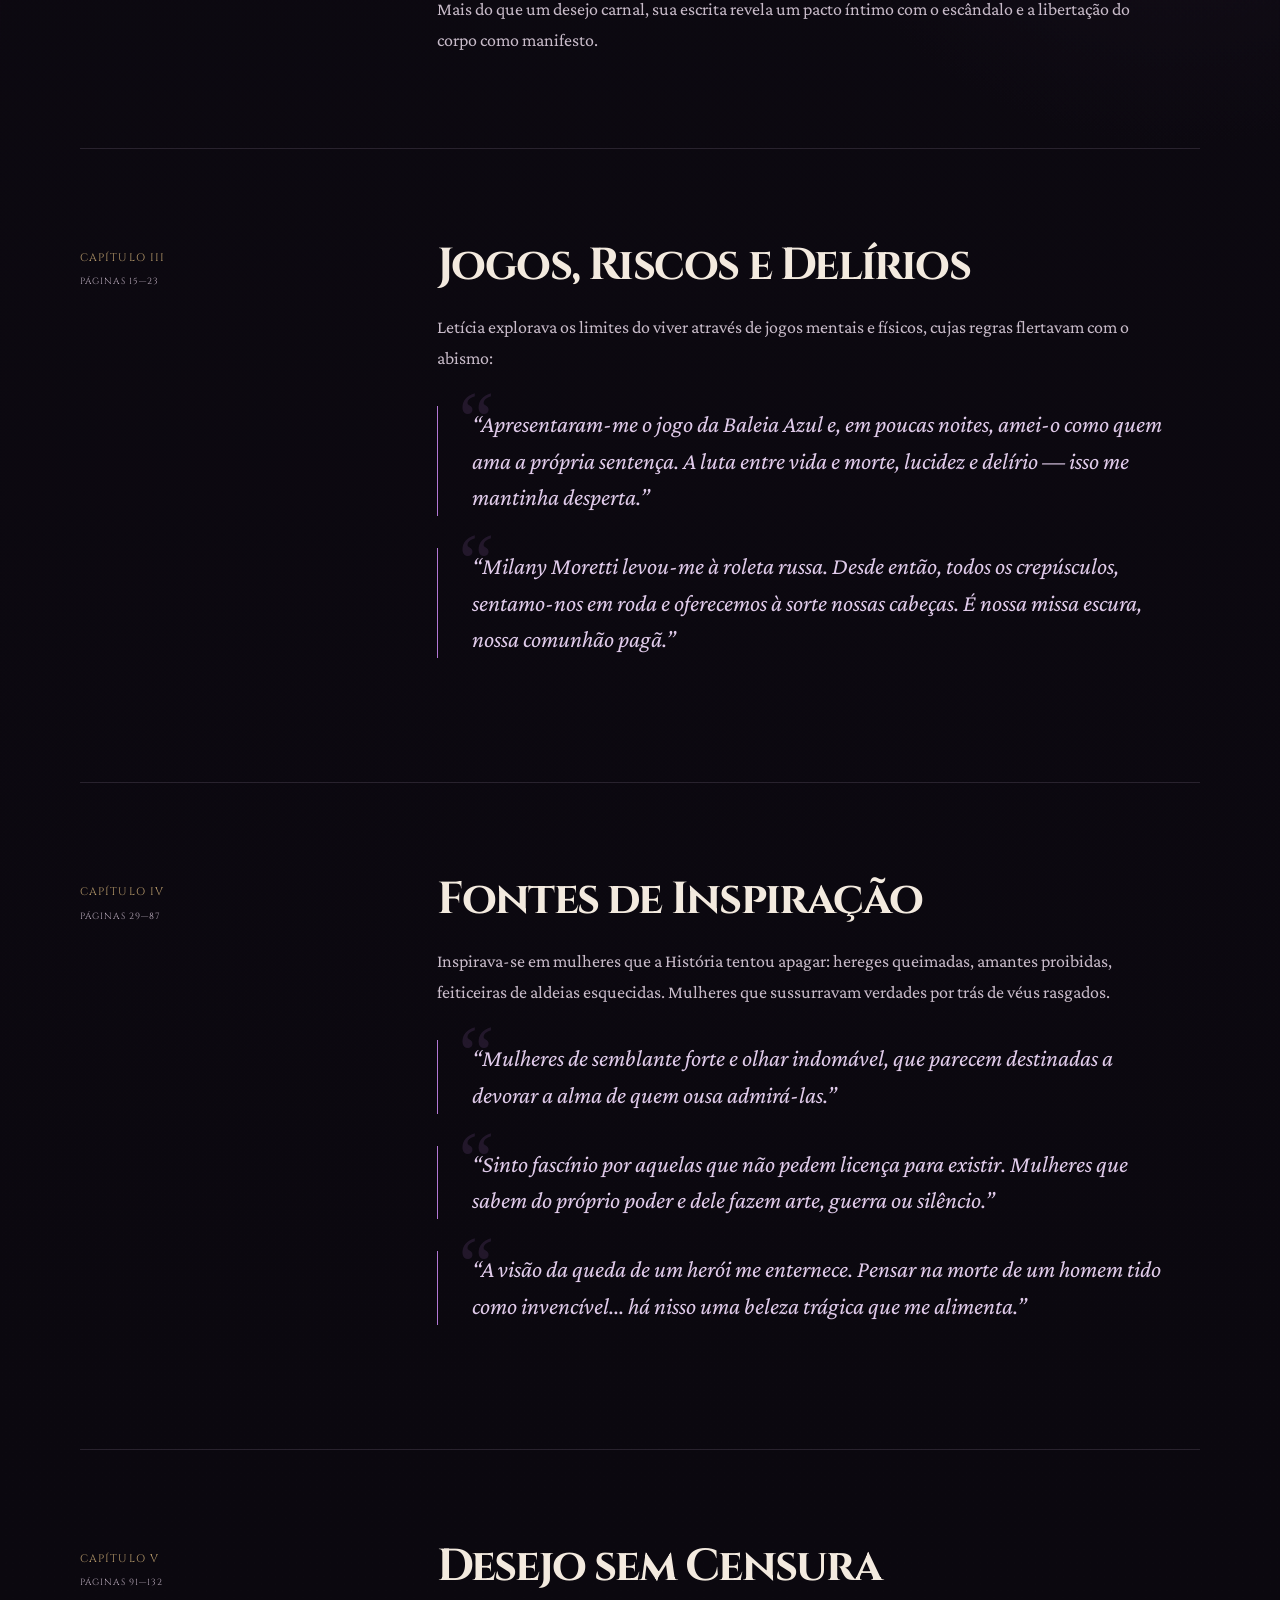
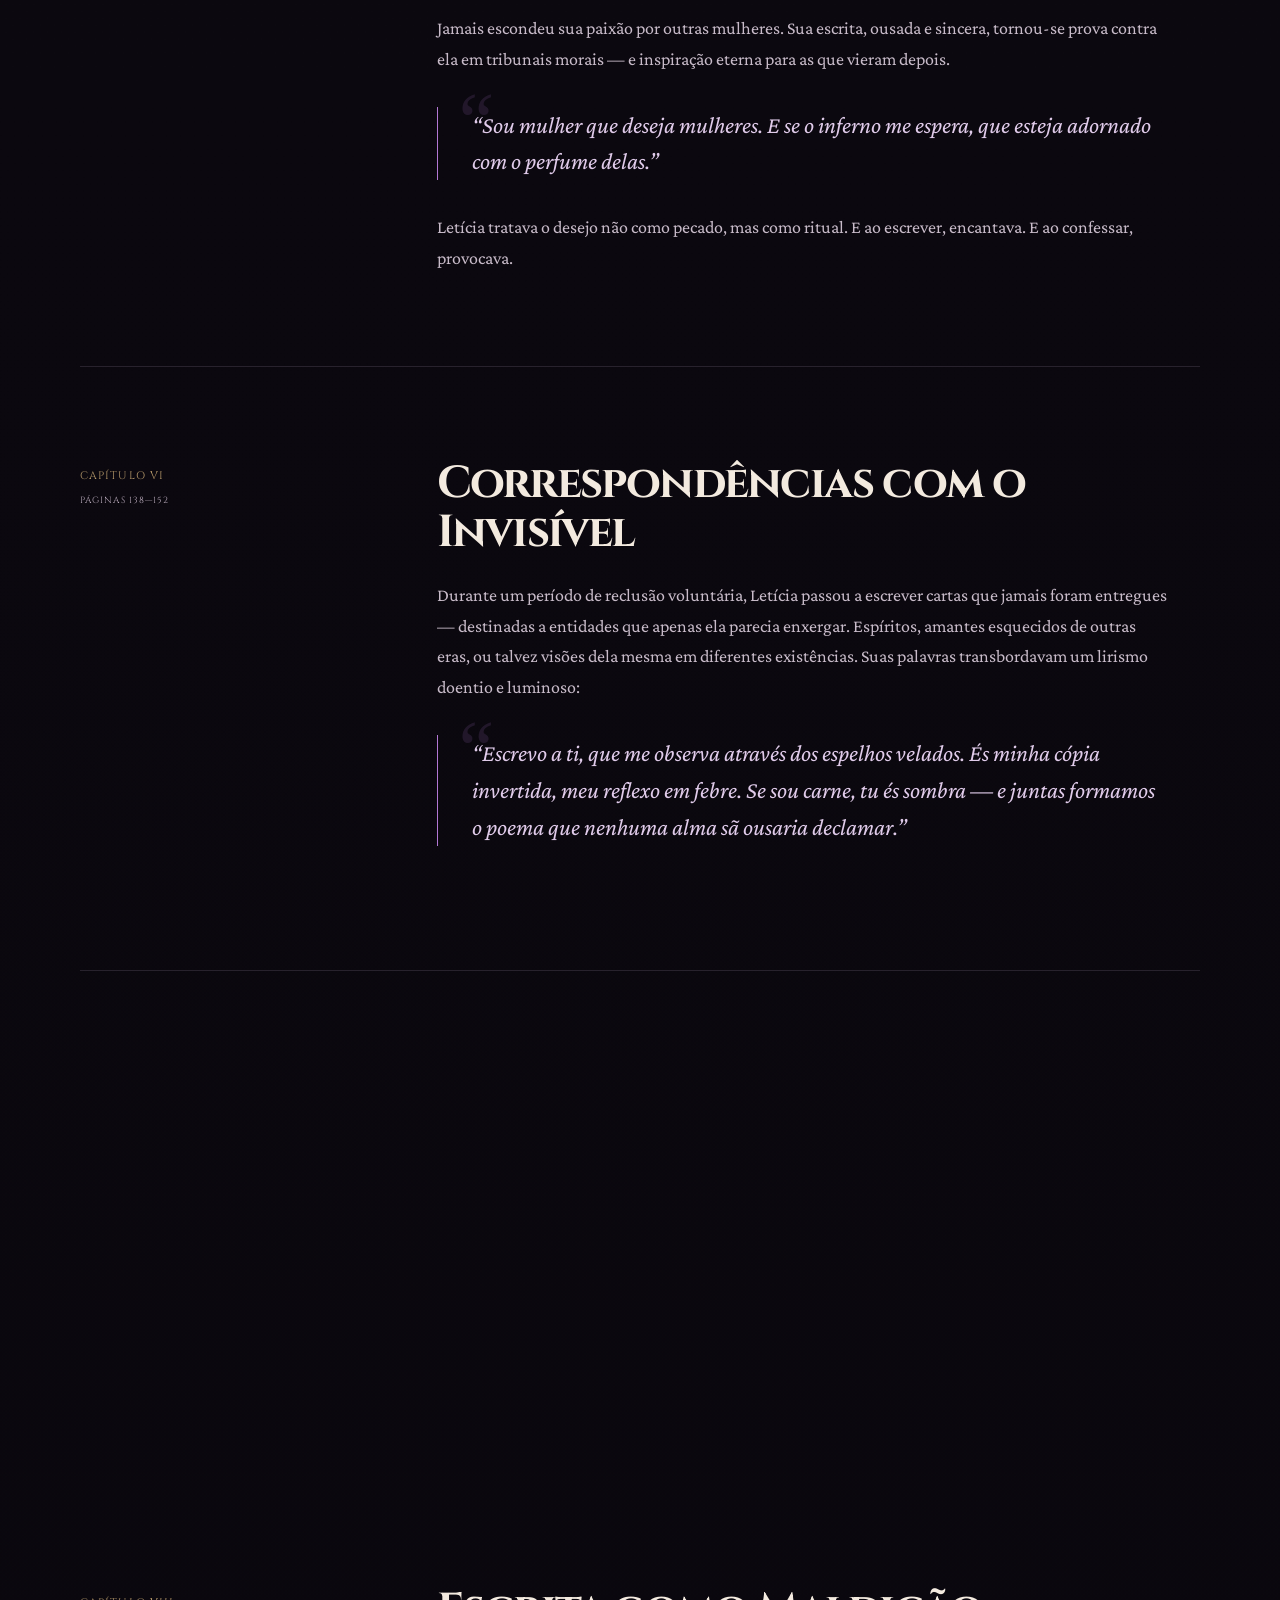
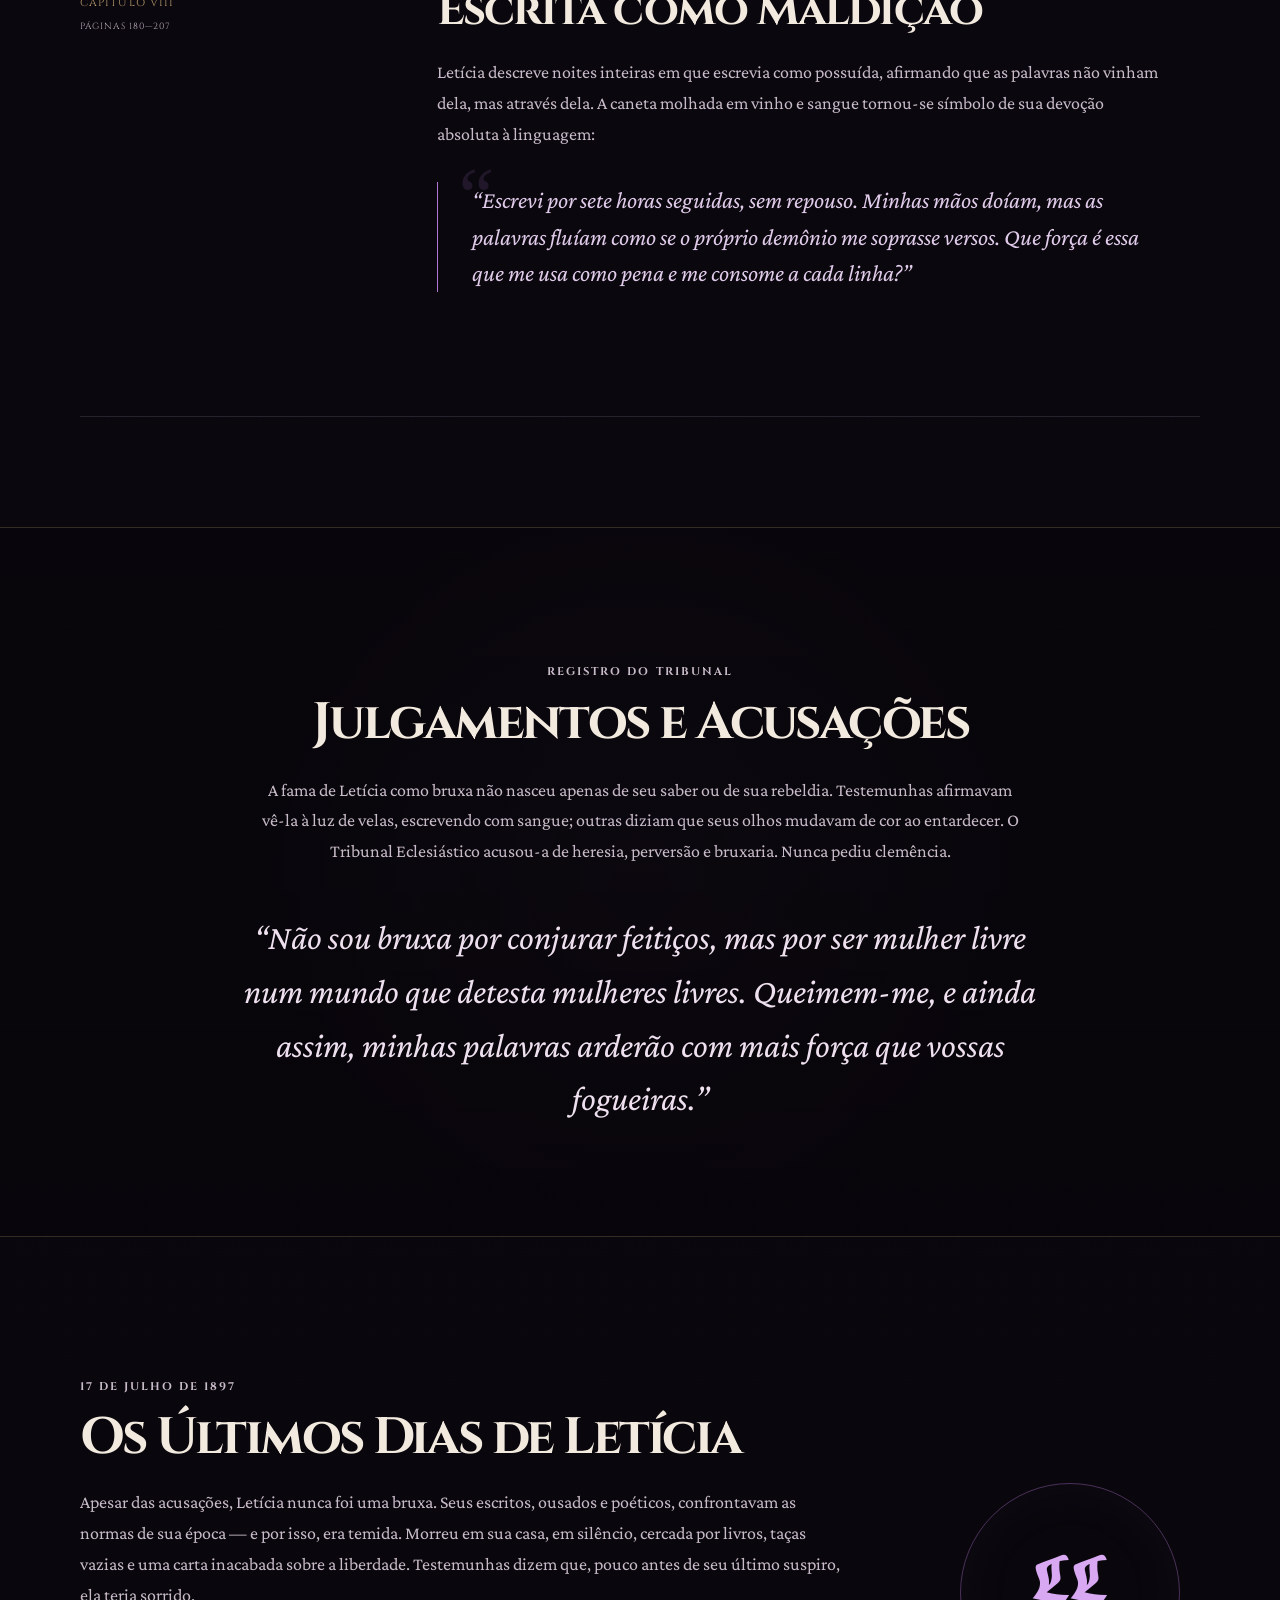
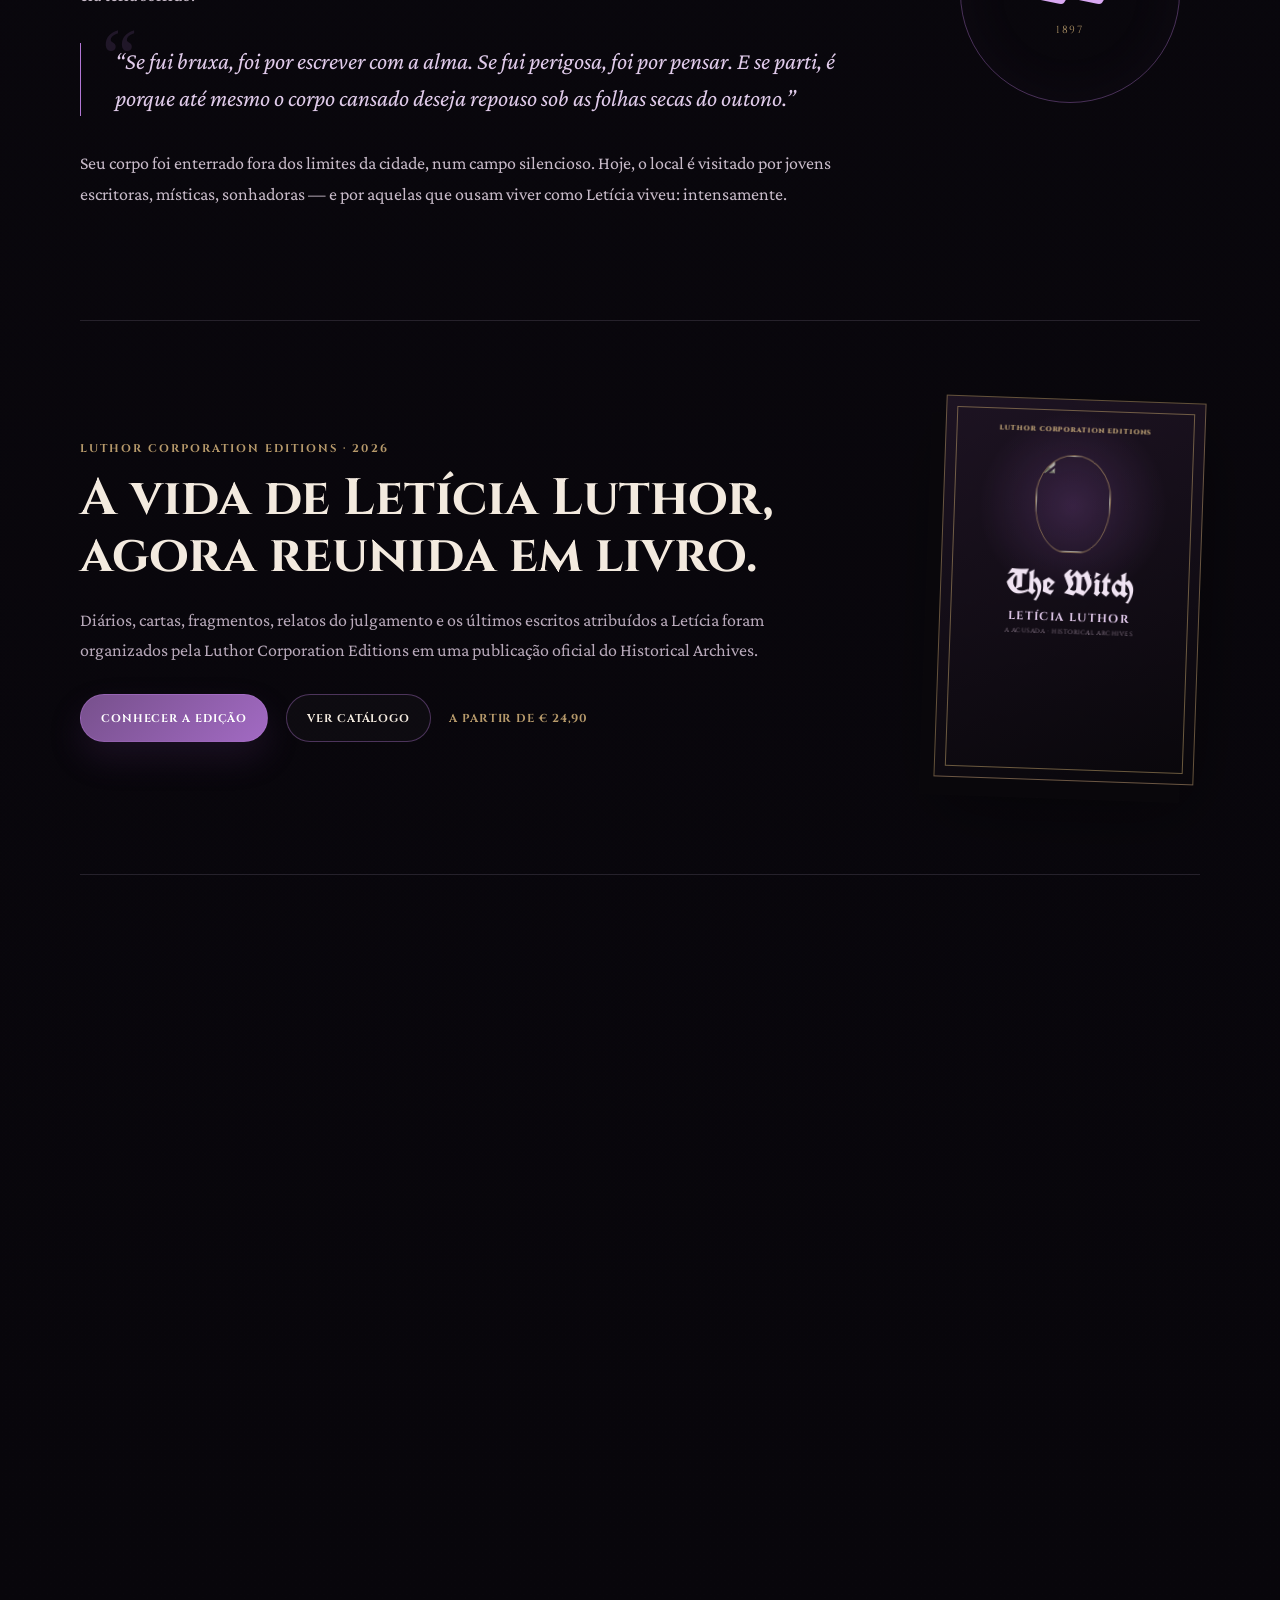
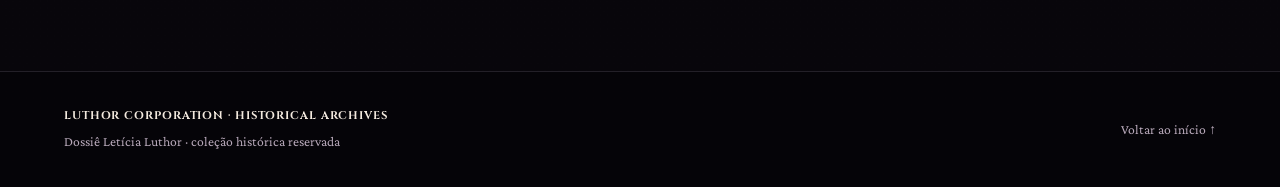
==== commit 5041d87c: "Adiciona catálogo, carrinho, pedidos e login à boutique - catalogo.html, produto.html, carrinho.html" ====
--- a/index.html
+++ b/index.html
@@ -1,222 +1,261 @@
-<!DOCTYPE html>
-<html lang="pt-BR">
-<head>
-  <meta charset="UTF-8">
-  <meta name="viewport" content="width=device-width, initial-scale=1">
-  <title>Letícia Luthor – A Acusada</title>
-  <style>
-    @import url('https://fonts.googleapis.com/css2?family=Cinzel:wght@400;700&family=UnifrakturCook:wght@700&display=swap');
-
-    body {
-      margin: 0;
-      background-color: #0d0b14;
-      color: #f5f0e1;
-      font-family: 'Cinzel', serif;
-      background-image: url('https://www.transparenttextures.com/patterns/black-linen.png');
-      background-attachment: fixed;
-    }
-
-    header {
-      background-color: rgba(20, 18, 28, 0.95);
-      text-align: center;
-      padding: 60px 30px 40px;
-      border-bottom: 2px solid #8a4baf;
-    }
-
-    header h1 {
-      font-family: 'UnifrakturCook', cursive;
-      font-size: 3.5em;
-      color: #d6baff;
-      margin-bottom: 10px;
-    }
-
-    header p {
-      font-style: italic;
-      color: #c8b6e2;
-      max-width: 700px;
-      margin: auto;
-    }
-
-    section {
-      max-width: 900px;
-      margin: auto;
-      padding: 40px 20px;
-    }
-
-    h2 {
-      color: #df97ff;
-      border-left: 4px solid #8a4baf;
-      padding-left: 10px;
-      margin-top: 50px;
-    }
-
-    .card {
-      background-color: rgba(30, 25, 45, 0.8);
-      padding: 25px;
-      border-radius: 10px;
-      margin-bottom: 40px;
-      box-shadow: 0 0 15px rgba(139, 64, 191, 0.3);
-    }
-
-    blockquote {
-      font-style: italic;
-      margin: 20px 0;
-      padding-left: 20px;
-      border-left: 4px solid #ba75ff;
-      color: #e0c2ff;
-    }
-
-    ul {
-      list-style-type: circle;
-      padding-left: 20px;
-    }
-
-    footer {
-      background-color: #14101c;
-      text-align: center;
-      padding: 25px;
-      font-size: 0.9em;
-      color: #987db7;
-      border-top: 1px solid #444;
-    }
-
-    a {
-      color: #ba75ff;
-      text-decoration: none;
-    }
-
-    a:hover {
-      text-decoration: underline;
-    }
-
-    /* Estilos adicionados para a imagem */
-    .img-container {
-      text-align: center;
-      margin: 40px 0;
-    }
-
-    .img-box {
-      background-color: rgba(30, 25, 45, 0.8);
-      padding: 30px;
-      border-radius: 10px;
-      box-shadow: 0 0 15px rgba(139, 64, 191, 0.3);
-      display: inline-block;
-      max-width: 80%;
-    }
-
-    .img-box img {
-      max-width: 100%;
-      border-radius: 8px;
-      border: 1px solid #8a4baf;
-    }
-
-    p.caption {
-      font-style: italic;
-      margin-top: 15px;
-      color: #c8b6e2;
-      text-align: center;
-    }
-  </style>
-</head>
-<body>
-
-  <header>
-    <h1>Letícia Luthor</h1>
-    <p>Escritora maldita, matemática profana, amante das palavras e acusada de bruxaria. Este arquivo reúne os fragmentos da mente mais incompreendida do século XIX.</p>
-    <div class="dates">Milão, 06 de abril de 1830 — 17 de julho de 1897</div>
-  </header>
-
-  <section>
-    <!-- Imagem adicionada no início da seção -->
-    <div class="img-container">
-      <div class="img-box">
-        <img src="27d8414f-54de-430c-a86e-f7457b515dd6.png" alt="Retrato de Letícia Luthor segurando uma pena">
-        <p class="caption">Retrato imaginado de Letícia Luthor, realizado com base em descrições de seus contemporâneos.</p>
-      </div>
-    </div>
-
-    <div class="card">
-      <h2>Infância em Milão</h2>
-      <p>Nascida e criada em <strong>Milão, Itália</strong>, Letícia cresceu rodeada por arte, silêncio e estranhezas. Desde a tenra idade, murmurava ideias que assustavam os padres, encantavam as serviçais e desconcertavam sua mãe. Aos sete, escrevia símbolos estranhos em guardanapos; aos doze, sonhava com mulheres que a perseguiam em bosques florentinos.</p>
-      <blockquote>"Quando criança, enquanto os outros brincavam de casinha, eu arquitetava futuros paralelos em cadernos escondidos sob o assoalho. Sempre soube que a vida comum não me pertencia."</blockquote>
-    </div>
-
-    <div class="card">
-      <h2>Páginas 5 a 12 – Rebeldia como Escolha</h2>
-      <p>Letícia registrou, sem temor e com ironia, sua escolha por uma vida fora dos salões respeitáveis da sociedade. A frase que lhe trouxe infâmia ecoa ainda hoje nos corredores da literatura proibida:</p>
-      <blockquote>"Chamo-me Letícia, mas chamai-me a tal da LL. Abandonei a faculdade sem hesitar, pois meu sonho era escrever histórias e, com isso, escandalizar o mundo."</blockquote>
-      <p>Mais do que um desejo carnal, sua escrita revela um pacto íntimo com o escândalo e a libertação do corpo como manifesto.</p>
-    </div>
-
-    <div class="card">
-      <h2>Páginas 15 a 23 – Jogos, Riscos e Delírios</h2>
-      <p>Letícia explorava os limites do viver através de jogos mentais e físicos, cujas regras flertavam com o abismo:</p>
-      <ul>
-        <blockquote>"Apresentaram-me o jogo da Baleia Azul e, em poucas noites, amei-o como quem ama a própria sentença. A luta entre vida e morte, lucidez e delírio — isso me mantinha desperta."</blockquote>
-        <blockquote>"Milany Moretti levou-me à roleta russa. Desde então, todos os crepúsculos, sentamo-nos em roda e oferecemos à sorte nossas cabeças. É nossa missa escura, nossa comunhão pagã."</blockquote>
-      </ul>
-    </div>
-
-    <div class="card">
-      <h2>Páginas 29 a 87 – Fontes de Inspiração</h2>
-      <p>Inspirava-se em mulheres que a História tentou apagar: hereges queimadas, amantes proibidas, feiticeiras de aldeias esquecidas. Mulheres que sussurravam verdades por trás de véus rasgados.</p>
-      <ul>
-        <blockquote>"Mulheres de semblante forte e olhar indomável, que parecem destinadas a devorar a alma de quem ousa admirá-las."</blockquote>
-        <blockquote>"Sinto fascínio por aquelas que não pedem licença para existir. Mulheres que sabem do próprio poder e dele fazem arte, guerra ou silêncio."</blockquote>
-        <blockquote>"A visão da queda de um herói me enternece. Pensar na morte de um homem tido como invencível... há nisso uma beleza trágica que me alimenta."</blockquote>
-      </ul>
-    </div>
-
-    <div class="card">
-      <h2>Páginas 91 a 132 – Desejo sem Censura</h2>
-      <p>Jamais escondeu sua paixão por outras mulheres. Sua escrita, ousada e sincera, tornou-se prova contra ela em tribunais morais — e inspiração eterna para as que vieram depois.</p>
-      <blockquote>"Sou mulher que deseja mulheres. E se o inferno me espera, que esteja adornado com o perfume delas."</blockquote>
-      <p>Letícia tratava o desejo não como pecado, mas como ritual. E ao escrever, encantava. E ao confessar, provocava.</p>
-    </div>
-
-    <div class="card">
-      <h2>Páginas 138 a 152 – Correspondências com o Invisível</h2>
-      <p>Durante um período de reclusão voluntária, Letícia passou a escrever cartas que jamais foram entregues — destinadas a entidades que apenas ela parecia enxergar. Espíritos, amantes esquecidos de outras eras, ou talvez visões dela mesma em diferentes existências. Suas palavras transbordavam um lirismo doentio e luminoso:</p>
-      <blockquote>"Escrevo a ti, que me observa através dos espelhos velados. És minha cópia invertida, meu reflexo em febre. Se sou carne, tu és sombra — e juntas formamos o poema que nenhuma alma sã ousaria declamar."</blockquote>
-    </div>
-
-    <div class="card">
-      <h2>Páginas 154 a 177 – Sobre o Prazer e a Culpa</h2>
-      <p>Num dos trechos mais controversos do manuscrito, Letícia lança mão de uma escrita ousada para abordar o prazer feminino. Critica a moral imposta pelos púlpitos, exalta o toque como rito e compara o orgasmo à iluminação mística:</p>
-      <blockquote>"Disseram-me que o prazer era pecado. Mas nunca senti tamanha pureza quanto ao tocar-me sob a luz da lua. Se pecado for conhecer o divino por entre os dedos, então quero arder — mas que seja rindo."</blockquote>
-    </div>
-
-    <div class="card">
-      <h2>Páginas 180 a 207 – Escrita como Maldição</h2>
-      <p>Letícia descreve noites inteiras em que escrevia como possuída, afirmando que as palavras não vinham dela, mas através dela. A caneta molhada em vinho e sangue tornou-se símbolo de sua devoção absoluta à linguagem:</p>
-      <blockquote>"Escrevi por sete horas seguidas, sem repouso. Minhas mãos doíam, mas as palavras fluíam como se o próprio demônio me soprasse versos. Que força é essa que me usa como pena e me consome a cada linha?"</blockquote>
-    </div>
-
-    <div class="card">
-      <h2>Julgamentos e Acusações</h2>
-      <p>A fama de Letícia como bruxa não nasceu apenas de seu saber ou de sua rebeldia. Testemunhas afirmavam vê-la à luz de velas, escrevendo com sangue; outras diziam que seus olhos mudavam de cor ao entardecer. O Tribunal Eclesiástico acusou-a de heresia, perversão e bruxaria. Nunca pediu clemência. Suas palavras durante o julgamento tornaram-se lenda:</p>
-      <blockquote>"Não sou bruxa por conjurar feitiços, mas por ser mulher livre num mundo que detesta mulheres livres. Queimem-me, e ainda assim, minhas palavras arderão com mais força que vossas fogueiras."</blockquote>
-    </div>
-
-    <div class="card">
-      <h2>Os Últimos Dias de Letícia</h2>
-      <p>Apesar das acusações, Letícia nunca foi uma bruxa. Seus escritos, ousados e poéticos, confrontavam as normas de sua época — e por isso, era temida. Morreu em sua casa, em silêncio, cercada por livros, taças vazias e uma carta inacabada sobre a liberdade. Testemunhas dizem que, pouco antes de seu último suspiro, ela teria sorrido.</p>
-      <blockquote>"Se fui bruxa, foi por escrever com a alma. Se fui perigosa, foi por pensar. E se parti, é porque até mesmo o corpo cansado deseja repouso sob as folhas secas do outono."</blockquote>
-      <p>Seu corpo foi enterrado fora dos limites da cidade, num campo silencioso. Hoje, o local é visitado por jovens escritoras, místicas, sonhadoras — e por aquelas que ousam viver como Letícia viveu: intensamente.</p>
-    </div>
-
-    <div class="card">
-      <h2>Frases Gravadas na História</h2>
-      <blockquote>"Nasci para amar as mulheres — e não me arrependo de um só olhar que lhes lancei."</blockquote>
-      <blockquote>"Se a morte há de me alcançar, que o faça entre coxas sagradas, sufocando-me no prazer que a Igreja teme nomear."</blockquote>
-      <blockquote>"Meu peito se inflama não por honra ou glória, mas pelo desejo nu e confesso que nutro pelos seios das mulheres livres."</blockquote>
-      <p>Estas frases, extraídas de seus diários proibidos, selam o destino de uma mulher que, para muitos, não foi apenas escritora — foi feitiço.</p>
-    </div>
-  </section>
-
-  <footer>
-    Arquivo Místico da Obra de Letícia Luthor – Preservado por Séculos | Última restauração: 2007
-  </footer>
-
-</body>
-</html>
+<!DOCTYPE html>
+<html lang="pt-BR">
+<head>
+  <meta charset="UTF-8">
+  <meta name="viewport" content="width=device-width, initial-scale=1.0">
+  <meta name="description" content="Luthor Corporation Historical Archives — dossiê dedicado aos escritos, julgamentos e memória de Letícia Luthor.">
+  <meta name="theme-color" content="#100b16">
+  <title>Letícia Luthor — A Acusada</title>
+  <link rel="icon" type="image/x-icon" href="favicon.ico">
+  <link rel="preconnect" href="https://fonts.googleapis.com">
+  <link rel="preconnect" href="https://fonts.gstatic.com" crossorigin>
+  <link href="https://fonts.googleapis.com/css2?family=Cinzel:wght@400;600;700;800&family=Crimson+Pro:ital,wght@0,400;0,500;0,600;1,400;1,500&family=UnifrakturCook:wght@700&display=swap" rel="stylesheet">
+  <link rel="stylesheet" href="style.css">
+  <link rel="stylesheet" href="loja.css">
+</head>
+<body>
+  <div class="reading-progress" aria-hidden="true"><span id="reading-progress-bar"></span></div>
+  <canvas id="dust-canvas" aria-hidden="true"></canvas>
+
+  <header class="site-header">
+    <a class="brand" href="#inicio" aria-label="Início">
+      <span class="brand-mark corporate-mark"><img src="luthor-symbol.png" alt="" aria-hidden="true"></span>
+      <span class="brand-copy">
+        <strong>Luthor Corporation</strong>
+        <small>Historical Archives · Letícia Luthor</small>
+      </span>
+    </a>
+
+    <button class="menu-toggle" type="button" aria-label="Abrir menu" aria-expanded="false">
+      <span></span><span></span><span></span>
+    </button>
+
+    <nav class="main-nav" aria-label="Navegação principal">
+      <a href="#arquivo">Arquivo</a>
+      <a href="#manuscritos">Manuscritos</a>
+      <a href="#julgamento">Julgamento</a>
+      <a href="#ultimos-dias">Últimos dias</a>
+      <a href="imagens.html">Retrato</a>
+      <a href="livro.html">Livro</a>
+      <a href="catalogo.html">Catálogo</a>
+    </nav>
+    <div class="shop-actions">
+      <a class="shop-icon" href="perfil.html" aria-label="Seu perfil">
+        <svg viewBox="0 0 24 24" aria-hidden="true"><circle cx="12" cy="8" r="4"/><path d="M4 21c0-4.4 3.6-7 8-7s8 2.6 8 7"/></svg>
+      </a>
+      <a class="shop-icon" href="carrinho.html" data-cart-link aria-label="Carrinho">
+        <svg viewBox="0 0 24 24" aria-hidden="true"><path d="M2 3h3l2.4 11.2a1.5 1.5 0 0 0 1.5 1.2h8.8a1.5 1.5 0 0 0 1.5-1.1L21 7H6"/><circle cx="9.5" cy="20" r="1.4"/><circle cx="17.5" cy="20" r="1.4"/></svg>
+        <span class="shop-badge" data-cart-count hidden>0</span>
+      </a>
+    </div>
+  </header>
+
+  <main id="inicio">
+    <section class="hero">
+      <div class="hero-ornament ornament-left" aria-hidden="true"></div>
+      <div class="hero-ornament ornament-right" aria-hidden="true"></div>
+
+      <div class="hero-copy reveal">
+        <p class="kicker">Luthor Corporation · Historical Archives</p>
+        <h1>Letícia<br><span>Luthor</span></h1>
+        <p class="hero-subtitle">A Acusada</p>
+        <p class="hero-description">Escritora maldita, matemática profana, amante das palavras e acusada de bruxaria. Um arquivo sobre uma das vozes mais incompreendidas do século XIX.</p>
+        <div class="hero-actions">
+          <a class="button button-primary" href="#arquivo">Abrir o arquivo</a>
+          <a class="button button-ghost" href="imagens.html">Ver retrato</a>
+          <a class="button button-book" href="livro.html">Comprar o livro</a>
+        </div>
+      </div>
+
+      <figure class="hero-portrait reveal">
+        <div class="portrait-frame">
+          <img src="retrato-leticia.jpg" alt="Retrato imaginado de Letícia Luthor segurando uma pena">
+        </div>
+        <figcaption>
+          <span>Retrato reconstruído</span>
+          <small>com base em descrições atribuídas a contemporâneos</small>
+        </figcaption>
+      </figure>
+    </section>
+
+    <section id="arquivo" class="archive-intro section-shell reveal">
+      <div class="archive-heading">
+        <p class="section-label">Dossiê 04·1830</p>
+        <h2>Uma vida preservada em fragmentos.</h2>
+      </div>
+      <div class="archive-summary">
+        <p>O Historical Archives da Luthor Corporation reúne passagens de diários, relatos pessoais e episódios que atravessam infância, rebeldia, desejo, escrita, julgamento e morte.</p>
+        <dl class="archive-facts">
+          <div><dt>Nascimento</dt><dd>06 de abril de 1830</dd></div>
+          <div><dt>Origem</dt><dd>Milão, Itália</dd></div>
+          <div><dt>Morte</dt><dd>17 de julho de 1897</dd></div>
+          <div><dt>Classificação</dt><dd>Arquivo místico</dd></div>
+        </dl>
+      </div>
+    </section>
+
+    <section class="index-section section-shell reveal" aria-labelledby="indice-title">
+      <div class="index-heading">
+        <p class="section-label">Índice</p>
+        <h2 id="indice-title">Capítulos do arquivo</h2>
+      </div>
+      <div class="chapter-index">
+        <a href="#infancia"><span>01</span><strong>Infância em Milão</strong><small>origens</small></a>
+        <a href="#rebeldia"><span>02</span><strong>Rebeldia como escolha</strong><small>p. 5—12</small></a>
+        <a href="#riscos"><span>03</span><strong>Jogos, riscos e delírios</strong><small>p. 15—23</small></a>
+        <a href="#inspiracao"><span>04</span><strong>Fontes de inspiração</strong><small>p. 29—87</small></a>
+        <a href="#desejo"><span>05</span><strong>Desejo sem censura</strong><small>p. 91—132</small></a>
+        <a href="#invisivel"><span>06</span><strong>Correspondências com o invisível</strong><small>p. 138—152</small></a>
+        <a href="#prazer"><span>07</span><strong>Sobre o prazer e a culpa</strong><small>p. 154—177</small></a>
+        <a href="#maldicao"><span>08</span><strong>Escrita como maldição</strong><small>p. 180—207</small></a>
+        <a href="#julgamento"><span>09</span><strong>Julgamentos e acusações</strong><small>tribunal</small></a>
+        <a href="#ultimos-dias"><span>10</span><strong>Os últimos dias</strong><small>1897</small></a>
+      </div>
+    </section>
+
+    <section id="manuscritos" class="chapters section-shell">
+      <article id="infancia" class="chapter reveal">
+        <div class="chapter-meta"><span>Capítulo I</span><small>Milão · infância</small></div>
+        <div class="chapter-body">
+          <h2>Infância em Milão</h2>
+          <p>Nascida e criada em <strong>Milão, Itália</strong>, Letícia cresceu rodeada por arte, silêncio e estranhezas. Desde a tenra idade, murmurava ideias que assustavam os padres, encantavam as serviçais e desconcertavam sua mãe. Aos sete, escrevia símbolos estranhos em guardanapos; aos doze, sonhava com mulheres que a perseguiam em bosques florentinos.</p>
+          <blockquote>“Quando criança, enquanto os outros brincavam de casinha, eu arquitetava futuros paralelos em cadernos escondidos sob o assoalho. Sempre soube que a vida comum não me pertencia.”</blockquote>
+        </div>
+      </article>
+
+      <article id="rebeldia" class="chapter reveal">
+        <div class="chapter-meta"><span>Capítulo II</span><small>Páginas 5—12</small></div>
+        <div class="chapter-body">
+          <h2>Rebeldia como Escolha</h2>
+          <p>Letícia registrou, sem temor e com ironia, sua escolha por uma vida fora dos salões respeitáveis da sociedade. A frase que lhe trouxe infâmia ecoa ainda hoje nos corredores da literatura proibida:</p>
+          <blockquote>“Chamo-me Letícia, mas chamai-me a tal da LL. Abandonei a faculdade sem hesitar, pois meu sonho era escrever histórias e, com isso, escandalizar o mundo.”</blockquote>
+          <p>Mais do que um desejo carnal, sua escrita revela um pacto íntimo com o escândalo e a libertação do corpo como manifesto.</p>
+        </div>
+      </article>
+
+      <article id="riscos" class="chapter reveal">
+        <div class="chapter-meta"><span>Capítulo III</span><small>Páginas 15—23</small></div>
+        <div class="chapter-body">
+          <h2>Jogos, Riscos e Delírios</h2>
+          <p>Letícia explorava os limites do viver através de jogos mentais e físicos, cujas regras flertavam com o abismo:</p>
+          <blockquote>“Apresentaram-me o jogo da Baleia Azul e, em poucas noites, amei-o como quem ama a própria sentença. A luta entre vida e morte, lucidez e delírio — isso me mantinha desperta.”</blockquote>
+          <blockquote>“Milany Moretti levou-me à roleta russa. Desde então, todos os crepúsculos, sentamo-nos em roda e oferecemos à sorte nossas cabeças. É nossa missa escura, nossa comunhão pagã.”</blockquote>
+        </div>
+      </article>
+
+      <article id="inspiracao" class="chapter reveal">
+        <div class="chapter-meta"><span>Capítulo IV</span><small>Páginas 29—87</small></div>
+        <div class="chapter-body">
+          <h2>Fontes de Inspiração</h2>
+          <p>Inspirava-se em mulheres que a História tentou apagar: hereges queimadas, amantes proibidas, feiticeiras de aldeias esquecidas. Mulheres que sussurravam verdades por trás de véus rasgados.</p>
+          <blockquote>“Mulheres de semblante forte e olhar indomável, que parecem destinadas a devorar a alma de quem ousa admirá-las.”</blockquote>
+          <blockquote>“Sinto fascínio por aquelas que não pedem licença para existir. Mulheres que sabem do próprio poder e dele fazem arte, guerra ou silêncio.”</blockquote>
+          <blockquote>“A visão da queda de um herói me enternece. Pensar na morte de um homem tido como invencível... há nisso uma beleza trágica que me alimenta.”</blockquote>
+        </div>
+      </article>
+
+      <article id="desejo" class="chapter reveal">
+        <div class="chapter-meta"><span>Capítulo V</span><small>Páginas 91—132</small></div>
+        <div class="chapter-body">
+          <h2>Desejo sem Censura</h2>
+          <p>Jamais escondeu sua paixão por outras mulheres. Sua escrita, ousada e sincera, tornou-se prova contra ela em tribunais morais — e inspiração eterna para as que vieram depois.</p>
+          <blockquote>“Sou mulher que deseja mulheres. E se o inferno me espera, que esteja adornado com o perfume delas.”</blockquote>
+          <p>Letícia tratava o desejo não como pecado, mas como ritual. E ao escrever, encantava. E ao confessar, provocava.</p>
+        </div>
+      </article>
+
+      <article id="invisivel" class="chapter reveal">
+        <div class="chapter-meta"><span>Capítulo VI</span><small>Páginas 138—152</small></div>
+        <div class="chapter-body">
+          <h2>Correspondências com o Invisível</h2>
+          <p>Durante um período de reclusão voluntária, Letícia passou a escrever cartas que jamais foram entregues — destinadas a entidades que apenas ela parecia enxergar. Espíritos, amantes esquecidos de outras eras, ou talvez visões dela mesma em diferentes existências. Suas palavras transbordavam um lirismo doentio e luminoso:</p>
+          <blockquote>“Escrevo a ti, que me observa através dos espelhos velados. És minha cópia invertida, meu reflexo em febre. Se sou carne, tu és sombra — e juntas formamos o poema que nenhuma alma sã ousaria declamar.”</blockquote>
+        </div>
+      </article>
+
+      <article id="prazer" class="chapter reveal">
+        <div class="chapter-meta"><span>Capítulo VII</span><small>Páginas 154—177</small></div>
+        <div class="chapter-body">
+          <h2>Sobre o Prazer e a Culpa</h2>
+          <p>Num dos trechos mais controversos do manuscrito, Letícia lança mão de uma escrita ousada para abordar o prazer feminino. Critica a moral imposta pelos púlpitos, exalta o toque como rito e compara o orgasmo à iluminação mística:</p>
+          <blockquote>“Disseram-me que o prazer era pecado. Mas nunca senti tamanha pureza quanto ao tocar-me sob a luz da lua. Se pecado for conhecer o divino por entre os dedos, então quero arder — mas que seja rindo.”</blockquote>
+        </div>
+      </article>
+
+      <article id="maldicao" class="chapter reveal">
+        <div class="chapter-meta"><span>Capítulo VIII</span><small>Páginas 180—207</small></div>
+        <div class="chapter-body">
+          <h2>Escrita como Maldição</h2>
+          <p>Letícia descreve noites inteiras em que escrevia como possuída, afirmando que as palavras não vinham dela, mas através dela. A caneta molhada em vinho e sangue tornou-se símbolo de sua devoção absoluta à linguagem:</p>
+          <blockquote>“Escrevi por sete horas seguidas, sem repouso. Minhas mãos doíam, mas as palavras fluíam como se o próprio demônio me soprasse versos. Que força é essa que me usa como pena e me consome a cada linha?”</blockquote>
+        </div>
+      </article>
+    </section>
+
+    <section id="julgamento" class="trial-section reveal">
+      <div class="trial-inner section-shell">
+        <p class="section-label">Registro do Tribunal</p>
+        <h2>Julgamentos e Acusações</h2>
+        <p>A fama de Letícia como bruxa não nasceu apenas de seu saber ou de sua rebeldia. Testemunhas afirmavam vê-la à luz de velas, escrevendo com sangue; outras diziam que seus olhos mudavam de cor ao entardecer. O Tribunal Eclesiástico acusou-a de heresia, perversão e bruxaria. Nunca pediu clemência.</p>
+        <blockquote>“Não sou bruxa por conjurar feitiços, mas por ser mulher livre num mundo que detesta mulheres livres. Queimem-me, e ainda assim, minhas palavras arderão com mais força que vossas fogueiras.”</blockquote>
+      </div>
+    </section>
+
+    <section id="ultimos-dias" class="final-chapter section-shell reveal">
+      <div class="final-copy">
+        <p class="section-label">17 de julho de 1897</p>
+        <h2>Os Últimos Dias de Letícia</h2>
+        <p>Apesar das acusações, Letícia nunca foi uma bruxa. Seus escritos, ousados e poéticos, confrontavam as normas de sua época — e por isso, era temida. Morreu em sua casa, em silêncio, cercada por livros, taças vazias e uma carta inacabada sobre a liberdade. Testemunhas dizem que, pouco antes de seu último suspiro, ela teria sorrido.</p>
+        <blockquote>“Se fui bruxa, foi por escrever com a alma. Se fui perigosa, foi por pensar. E se parti, é porque até mesmo o corpo cansado deseja repouso sob as folhas secas do outono.”</blockquote>
+        <p>Seu corpo foi enterrado fora dos limites da cidade, num campo silencioso. Hoje, o local é visitado por jovens escritoras, místicas, sonhadoras — e por aquelas que ousam viver como Letícia viveu: intensamente.</p>
+      </div>
+      <div class="final-seal" aria-hidden="true"><span>LL</span><small>1897</small></div>
+    </section>
+
+
+    <section class="book-promo section-shell reveal" aria-labelledby="book-promo-title">
+      <div class="book-promo-copy">
+        <p class="section-label">Luthor Corporation Editions · 2026</p>
+        <h2 id="book-promo-title">A vida de Letícia Luthor, agora reunida em livro.</h2>
+        <p>Diários, cartas, fragmentos, relatos do julgamento e os últimos escritos atribuídos a Letícia foram organizados pela Luthor Corporation Editions em uma publicação oficial do Historical Archives.</p>
+        <div class="book-promo-actions">
+          <a class="button button-primary" href="livro.html">Conhecer a edição</a>
+          <a class="button button-ghost" href="catalogo.html">Ver catálogo</a>
+          <span>A partir de € 24,90</span>
+        </div>
+      </div>
+      <div class="mini-book mini-book-premium" aria-hidden="true">
+        <span class="mini-book-publisher">Luthor Corporation Editions</span>
+        <div class="mini-book-portrait"><img src="retrato-leticia.jpg" alt=""></div>
+        <span class="mini-book-kicker">The Witch</span>
+        <strong>Letícia Luthor</strong>
+        <small>A Acusada · Historical Archives</small>
+      </div>
+    </section>
+
+    <section class="quotes-section section-shell reveal">
+      <div class="quotes-heading">
+        <p class="section-label">Fragmentos finais</p>
+        <h2>Frases Gravadas na História</h2>
+      </div>
+      <div class="quote-grid">
+        <blockquote>“Nasci para amar as mulheres — e não me arrependo de um só olhar que lhes lancei.”</blockquote>
+        <blockquote>“Se a morte há de me alcançar, que o faça entre coxas sagradas, sufocando-me no prazer que a Igreja teme nomear.”</blockquote>
+        <blockquote>“Meu peito se inflama não por honra ou glória, mas pelo desejo nu e confesso que nutro pelos seios das mulheres livres.”</blockquote>
+      </div>
+      <p class="quotes-note">Estas frases, extraídas de seus diários proibidos, selam o destino de uma mulher que, para muitos, não foi apenas escritora — foi feitiço.</p>
+    </section>
+  </main>
+
+  <footer class="site-footer">
+    <div>
+      <strong>Luthor Corporation · Historical Archives</strong>
+      <span>Dossiê Letícia Luthor · coleção histórica reservada</span>
+    </div>
+    <a href="#inicio">Voltar ao início ↑</a>
+  </footer>
+
+  <script src="loja.js" defer></script>
+  <script src="script.js" defer></script>
+</body>
+</html>
--- a/style.css
+++ b/style.css
@@ -0,0 +1,2137 @@
+:root {
+  --bg: #0d0912;
+  --bg-deep: #08060b;
+  --surface: rgba(31, 22, 39, 0.82);
+  --surface-soft: rgba(255, 255, 255, 0.035);
+  --text: #f3eadf;
+  --muted: #b8a9ba;
+  --accent: #b277d4;
+  --accent-strong: #d9a8f2;
+  --gold: #b79a6b;
+  --line: rgba(221, 197, 235, 0.14);
+  --line-strong: rgba(178, 119, 212, 0.38);
+  --shadow: 0 26px 80px rgba(0, 0, 0, 0.42);
+}
+
+* {
+  box-sizing: border-box;
+  margin: 0;
+  padding: 0;
+}
+
+html {
+  scroll-behavior: smooth;
+  scroll-padding-top: 96px;
+}
+
+body {
+  min-height: 100vh;
+  overflow-x: hidden;
+  background:
+    radial-gradient(circle at 12% 8%, rgba(96, 48, 118, 0.2), transparent 30rem),
+    radial-gradient(circle at 92% 30%, rgba(111, 77, 128, 0.1), transparent 26rem),
+    linear-gradient(180deg, #0e0a13 0%, var(--bg-deep) 100%);
+  color: var(--text);
+  font-family: "Crimson Pro", Georgia, serif;
+  font-size: 18px;
+  line-height: 1.72;
+}
+
+body::before {
+  content: "";
+  position: fixed;
+  inset: 0;
+  z-index: -4;
+  pointer-events: none;
+  background-image:
+    linear-gradient(rgba(255, 255, 255, 0.012) 1px, transparent 1px),
+    linear-gradient(90deg, rgba(255, 255, 255, 0.012) 1px, transparent 1px);
+  background-size: 72px 72px;
+  mask-image: radial-gradient(circle at center, #000 26%, transparent 90%);
+}
+
+body.menu-open {
+  overflow: hidden;
+}
+
+img {
+  display: block;
+  max-width: 100%;
+}
+
+a {
+  color: inherit;
+}
+
+button,
+a {
+  -webkit-tap-highlight-color: transparent;
+}
+
+#dust-canvas {
+  position: fixed;
+  inset: 0;
+  z-index: -3;
+  width: 100%;
+  height: 100%;
+  pointer-events: none;
+  opacity: 0.62;
+}
+
+.reading-progress {
+  position: fixed;
+  inset: 0 0 auto;
+  z-index: 300;
+  height: 2px;
+  background: rgba(255, 255, 255, 0.025);
+}
+
+.reading-progress span {
+  display: block;
+  width: 0;
+  height: 100%;
+  background: linear-gradient(90deg, var(--gold), var(--accent-strong));
+  box-shadow: 0 0 14px rgba(217, 168, 242, 0.45);
+}
+
+.site-header {
+  position: sticky;
+  top: 0;
+  z-index: 200;
+  display: flex;
+  align-items: center;
+  justify-content: space-between;
+  gap: 28px;
+  min-height: 78px;
+  padding: 12px clamp(18px, 5vw, 68px);
+  border-bottom: 1px solid var(--line);
+  background: rgba(12, 8, 16, 0.78);
+  backdrop-filter: blur(18px);
+}
+
+.brand {
+  display: flex;
+  align-items: center;
+  gap: 13px;
+  text-decoration: none;
+}
+
+.brand-mark {
+  display: grid;
+  place-items: center;
+  width: 44px;
+  height: 44px;
+  border: 1px solid var(--line-strong);
+  border-radius: 50%;
+  color: var(--accent-strong);
+  font-family: "Cinzel", serif;
+  font-size: 0.85rem;
+  font-weight: 800;
+  letter-spacing: 0.08em;
+  box-shadow: inset 0 0 24px rgba(178, 119, 212, 0.06);
+}
+
+.brand-copy {
+  display: grid;
+  line-height: 1.15;
+}
+
+.brand-copy strong {
+  font-family: "Cinzel", serif;
+  font-size: 0.82rem;
+  letter-spacing: 0.08em;
+  text-transform: uppercase;
+}
+
+.brand-copy small {
+  margin-top: 5px;
+  color: var(--muted);
+  font-size: 0.72rem;
+  letter-spacing: 0.08em;
+}
+
+.main-nav {
+  display: flex;
+  align-items: center;
+  gap: 26px;
+}
+
+.main-nav a,
+.back-link {
+  position: relative;
+  color: var(--muted);
+  font-family: "Cinzel", serif;
+  font-size: 0.72rem;
+  font-weight: 700;
+  letter-spacing: 0.08em;
+  text-decoration: none;
+  text-transform: uppercase;
+  transition: color 180ms ease;
+}
+
+.main-nav a::after {
+  content: "";
+  position: absolute;
+  right: 0;
+  bottom: -9px;
+  left: 0;
+  height: 1px;
+  background: var(--accent);
+  transform: scaleX(0);
+  transform-origin: left;
+  transition: transform 180ms ease;
+}
+
+.main-nav a:hover,
+.main-nav a.active,
+.back-link:hover {
+  color: var(--text);
+}
+
+.main-nav a:hover::after,
+.main-nav a.active::after {
+  transform: scaleX(1);
+}
+
+.menu-toggle {
+  display: none;
+  width: 44px;
+  height: 44px;
+  border: 1px solid var(--line);
+  border-radius: 50%;
+  background: var(--surface-soft);
+  color: var(--text);
+  cursor: pointer;
+}
+
+.menu-toggle span {
+  display: block;
+  width: 17px;
+  height: 1px;
+  margin: 5px auto;
+  background: currentColor;
+  transition: transform 180ms ease, opacity 180ms ease;
+}
+
+body.menu-open .menu-toggle span:nth-child(1) { transform: translateY(6px) rotate(45deg); }
+body.menu-open .menu-toggle span:nth-child(2) { opacity: 0; }
+body.menu-open .menu-toggle span:nth-child(3) { transform: translateY(-6px) rotate(-45deg); }
+
+.hero {
+  position: relative;
+  display: grid;
+  grid-template-columns: minmax(0, 1.05fr) minmax(330px, 0.72fr);
+  align-items: center;
+  gap: clamp(40px, 7vw, 100px);
+  width: min(1220px, calc(100% - 40px));
+  min-height: calc(100vh - 78px);
+  margin: 0 auto;
+  padding: 70px 0 80px;
+}
+
+.hero-copy {
+  position: relative;
+  z-index: 2;
+  padding-left: clamp(0px, 4vw, 52px);
+}
+
+.kicker,
+.section-label {
+  color: var(--gold);
+  font-family: "Cinzel", serif;
+  font-size: 0.7rem;
+  font-weight: 700;
+  letter-spacing: 0.18em;
+  text-transform: uppercase;
+}
+
+.hero h1,
+.gallery-intro h1 {
+  margin-top: 20px;
+  font-family: "UnifrakturCook", cursive;
+  font-size: clamp(4.5rem, 10vw, 8.8rem);
+  font-weight: 700;
+  line-height: 0.77;
+  letter-spacing: -0.04em;
+  text-shadow: 0 16px 60px rgba(0, 0, 0, 0.5);
+}
+
+.hero h1 span,
+.gallery-intro h1 span {
+  color: var(--accent-strong);
+}
+
+.hero-subtitle {
+  margin-top: 28px;
+  color: var(--accent);
+  font-family: "Cinzel", serif;
+  font-size: 0.88rem;
+  font-weight: 700;
+  letter-spacing: 0.34em;
+  text-transform: uppercase;
+}
+
+.hero-description {
+  max-width: 650px;
+  margin-top: 24px;
+  color: #cdbfd0;
+  font-size: clamp(1.1rem, 1.7vw, 1.3rem);
+}
+
+.hero-actions {
+  display: flex;
+  flex-wrap: wrap;
+  gap: 12px;
+  margin-top: 32px;
+}
+
+.button {
+  display: inline-flex;
+  align-items: center;
+  justify-content: center;
+  min-height: 48px;
+  padding: 12px 20px;
+  border: 1px solid var(--line-strong);
+  border-radius: 999px;
+  font-family: "Cinzel", serif;
+  font-size: 0.7rem;
+  font-weight: 700;
+  letter-spacing: 0.08em;
+  text-decoration: none;
+  text-transform: uppercase;
+  transition: transform 180ms ease, background 180ms ease, border-color 180ms ease;
+}
+
+.button:hover {
+  transform: translateY(-2px);
+}
+
+.button-primary {
+  background: linear-gradient(135deg, #77508c, #a26ac3);
+  color: #fff;
+  box-shadow: 0 16px 34px rgba(100, 53, 126, 0.2);
+}
+
+.button-ghost {
+  background: rgba(255, 255, 255, 0.025);
+  color: var(--text);
+}
+
+.hero-portrait {
+  position: relative;
+  z-index: 1;
+  width: min(100%, 430px);
+  justify-self: center;
+}
+
+.portrait-frame {
+  position: relative;
+  padding: 14px;
+  border: 1px solid var(--line-strong);
+  background: rgba(255, 255, 255, 0.025);
+  box-shadow: var(--shadow);
+}
+
+.portrait-frame::before,
+.portrait-frame::after {
+  content: "";
+  position: absolute;
+  width: 66px;
+  height: 66px;
+  border-color: var(--gold);
+  opacity: 0.7;
+}
+
+.portrait-frame::before {
+  top: -9px;
+  left: -9px;
+  border-top: 1px solid;
+  border-left: 1px solid;
+}
+
+.portrait-frame::after {
+  right: -9px;
+  bottom: -9px;
+  border-right: 1px solid;
+  border-bottom: 1px solid;
+}
+
+.portrait-frame img {
+  width: 100%;
+  aspect-ratio: 2 / 3;
+  object-fit: cover;
+  object-position: center top;
+  filter: sepia(12%) contrast(1.03) saturate(0.9);
+}
+
+.hero-portrait figcaption,
+.gallery-frame figcaption {
+  display: grid;
+  gap: 2px;
+  margin-top: 18px;
+  color: var(--muted);
+  text-align: center;
+}
+
+.hero-portrait figcaption span,
+.gallery-frame figcaption strong {
+  color: var(--text);
+  font-family: "Cinzel", serif;
+  font-size: 0.72rem;
+  letter-spacing: 0.12em;
+  text-transform: uppercase;
+}
+
+.hero-ornament {
+  position: absolute;
+  z-index: 0;
+  border: 1px solid rgba(178, 119, 212, 0.11);
+  border-radius: 50%;
+  pointer-events: none;
+}
+
+.ornament-left {
+  width: 330px;
+  height: 330px;
+  left: -180px;
+  bottom: 10%;
+}
+
+.ornament-right {
+  width: 520px;
+  height: 520px;
+  right: -260px;
+  top: 10%;
+  box-shadow: inset 0 0 100px rgba(178, 119, 212, 0.035);
+}
+
+.section-shell {
+  width: min(1120px, calc(100% - 40px));
+  margin: 0 auto;
+}
+
+.archive-intro {
+  display: grid;
+  grid-template-columns: 0.82fr 1.18fr;
+  gap: 80px;
+  padding: 100px 0;
+  border-top: 1px solid var(--line);
+  border-bottom: 1px solid var(--line);
+}
+
+.archive-heading h2,
+.index-heading h2,
+.trial-section h2,
+.final-chapter h2,
+.quotes-heading h2 {
+  margin-top: 14px;
+  font-family: "Cinzel", serif;
+  font-size: clamp(2.2rem, 4vw, 4.2rem);
+  line-height: 1.08;
+  letter-spacing: -0.05em;
+}
+
+.archive-summary > p {
+  color: #c7b9cb;
+  font-size: 1.22rem;
+}
+
+.archive-facts {
+  display: grid;
+  grid-template-columns: repeat(2, 1fr);
+  gap: 18px;
+  margin-top: 34px;
+}
+
+.archive-facts div {
+  padding: 18px 0;
+  border-top: 1px solid var(--line);
+}
+
+.archive-facts dt {
+  color: var(--muted);
+  font-family: "Cinzel", serif;
+  font-size: 0.64rem;
+  letter-spacing: 0.12em;
+  text-transform: uppercase;
+}
+
+.archive-facts dd {
+  margin-top: 6px;
+  color: var(--text);
+  font-size: 1.05rem;
+}
+
+.index-section {
+  padding: 110px 0;
+}
+
+.index-heading {
+  max-width: 540px;
+  margin-bottom: 44px;
+}
+
+.chapter-index {
+  display: grid;
+  grid-template-columns: repeat(2, 1fr);
+  border-top: 1px solid var(--line);
+}
+
+.chapter-index a {
+  display: grid;
+  grid-template-columns: 44px 1fr auto;
+  align-items: center;
+  gap: 18px;
+  min-height: 82px;
+  padding: 14px 18px;
+  border-bottom: 1px solid var(--line);
+  color: inherit;
+  text-decoration: none;
+  transition: background 180ms ease, color 180ms ease;
+}
+
+.chapter-index a:nth-child(odd) {
+  border-right: 1px solid var(--line);
+}
+
+.chapter-index a:hover {
+  background: rgba(178, 119, 212, 0.055);
+}
+
+.chapter-index span {
+  color: var(--gold);
+  font-family: "Cinzel", serif;
+  font-size: 0.72rem;
+}
+
+.chapter-index strong {
+  font-family: "Cinzel", serif;
+  font-size: 0.82rem;
+  letter-spacing: 0.03em;
+}
+
+.chapter-index small {
+  color: var(--muted);
+  font-style: italic;
+}
+
+.chapters {
+  border-top: 1px solid var(--line);
+}
+
+.chapter {
+  display: grid;
+  grid-template-columns: 0.28fr 0.72fr;
+  gap: 60px;
+  padding: 92px 0;
+  border-bottom: 1px solid var(--line);
+}
+
+.chapter-meta {
+  display: flex;
+  flex-direction: column;
+  gap: 7px;
+  padding-top: 8px;
+  color: var(--muted);
+  font-family: "Cinzel", serif;
+  font-size: 0.68rem;
+  letter-spacing: 0.1em;
+  text-transform: uppercase;
+}
+
+.chapter-meta span {
+  color: var(--gold);
+}
+
+.chapter-body {
+  max-width: 730px;
+}
+
+.chapter h2 {
+  margin-bottom: 22px;
+  font-family: "Cinzel", serif;
+  font-size: clamp(2rem, 3.5vw, 3.25rem);
+  line-height: 1.1;
+  letter-spacing: -0.04em;
+}
+
+.chapter p + p,
+.chapter blockquote + p {
+  margin-top: 22px;
+}
+
+.chapter p,
+.trial-section p,
+.final-chapter p,
+.quotes-note {
+  color: #c8bbc9;
+}
+
+blockquote {
+  position: relative;
+  margin: 32px 0;
+  padding: 0 0 0 34px;
+  border-left: 1px solid var(--accent);
+  color: #e0cbea;
+  font-size: clamp(1.2rem, 2vw, 1.48rem);
+  font-style: italic;
+  line-height: 1.55;
+}
+
+blockquote::before {
+  content: "“";
+  position: absolute;
+  top: -26px;
+  left: 13px;
+  color: rgba(178, 119, 212, 0.14);
+  font-family: Georgia, serif;
+  font-size: 5rem;
+  line-height: 1;
+}
+
+.trial-section {
+  position: relative;
+  margin: 110px 0;
+  padding: 110px 0;
+  overflow: hidden;
+  border-top: 1px solid rgba(183, 154, 107, 0.26);
+  border-bottom: 1px solid rgba(183, 154, 107, 0.26);
+  background:
+    linear-gradient(rgba(8, 6, 11, 0.76), rgba(8, 6, 11, 0.9)),
+    radial-gradient(circle at center, rgba(116, 69, 128, 0.19), transparent 55%);
+}
+
+.trial-inner {
+  max-width: 900px;
+  text-align: center;
+}
+
+.trial-section p {
+  max-width: 760px;
+  margin: 24px auto 0;
+}
+
+.trial-section blockquote {
+  max-width: 820px;
+  margin: 44px auto 0;
+  padding: 0;
+  border: 0;
+  color: #eee0ef;
+  font-size: clamp(1.45rem, 2.7vw, 2.25rem);
+}
+
+.trial-section blockquote::before {
+  display: none;
+}
+
+.final-chapter {
+  display: grid;
+  grid-template-columns: 1fr 240px;
+  align-items: center;
+  gap: 80px;
+  padding: 30px 0 110px;
+}
+
+.final-copy {
+  max-width: 760px;
+}
+
+.final-copy > p:not(.section-label) {
+  margin-top: 22px;
+}
+
+.final-seal {
+  display: grid;
+  place-items: center;
+  align-content: center;
+  width: 220px;
+  height: 220px;
+  border: 1px solid var(--line-strong);
+  border-radius: 50%;
+  box-shadow: inset 0 0 60px rgba(178, 119, 212, 0.04);
+}
+
+.final-seal span {
+  color: var(--accent-strong);
+  font-family: "UnifrakturCook", cursive;
+  font-size: 4.2rem;
+  line-height: 1;
+}
+
+.final-seal small {
+  margin-top: 8px;
+  color: var(--gold);
+  font-family: "Cinzel", serif;
+  font-size: 0.65rem;
+  letter-spacing: 0.18em;
+}
+
+.quotes-section {
+  padding: 100px 0 120px;
+  border-top: 1px solid var(--line);
+}
+
+.quotes-heading {
+  max-width: 620px;
+}
+
+.quote-grid {
+  display: grid;
+  grid-template-columns: repeat(3, 1fr);
+  gap: 1px;
+  margin-top: 50px;
+  background: var(--line);
+  border: 1px solid var(--line);
+}
+
+.quote-grid blockquote {
+  margin: 0;
+  min-height: 290px;
+  padding: 34px;
+  border: 0;
+  background: #100c15;
+  font-size: 1.15rem;
+}
+
+.quote-grid blockquote::before {
+  top: 12px;
+  left: 21px;
+}
+
+.quotes-note {
+  max-width: 760px;
+  margin: 28px auto 0;
+  text-align: center;
+}
+
+.site-footer {
+  display: flex;
+  align-items: center;
+  justify-content: space-between;
+  gap: 28px;
+  padding: 34px clamp(20px, 5vw, 68px);
+  border-top: 1px solid var(--line);
+  background: rgba(6, 4, 8, 0.78);
+}
+
+.site-footer div {
+  display: grid;
+  gap: 4px;
+}
+
+.site-footer strong {
+  font-family: "Cinzel", serif;
+  font-size: 0.7rem;
+  letter-spacing: 0.08em;
+  text-transform: uppercase;
+}
+
+.site-footer span,
+.site-footer a {
+  color: var(--muted);
+  font-size: 0.85rem;
+}
+
+.site-footer a {
+  text-decoration: none;
+}
+
+.reveal {
+  opacity: 0;
+  transform: translateY(24px);
+  transition: opacity 700ms ease, transform 700ms ease;
+}
+
+.reveal.visible {
+  opacity: 1;
+  transform: translateY(0);
+}
+
+/* Gallery */
+.gallery-main {
+  display: grid;
+  grid-template-columns: minmax(280px, 0.72fr) minmax(360px, 0.9fr);
+  align-items: center;
+  gap: 80px;
+  width: min(1120px, calc(100% - 40px));
+  min-height: calc(100vh - 156px);
+  margin: 0 auto;
+  padding: 70px 0;
+}
+
+.gallery-intro h1 {
+  font-size: clamp(4rem, 8vw, 7rem);
+}
+
+.gallery-intro > p:last-child {
+  max-width: 470px;
+  margin-top: 26px;
+  color: var(--muted);
+  font-size: 1.18rem;
+}
+
+.gallery-frame {
+  width: min(100%, 520px);
+  justify-self: center;
+  padding: 16px;
+  border: 1px solid var(--line-strong);
+  background: rgba(255, 255, 255, 0.025);
+  box-shadow: var(--shadow);
+}
+
+.gallery-frame img {
+  width: 100%;
+  max-height: 72vh;
+  object-fit: contain;
+  background: #08060a;
+}
+
+.compact-footer {
+  margin-top: 0;
+}
+
+@media (max-width: 900px) {
+  .menu-toggle {
+    display: block;
+  }
+
+  .main-nav {
+    position: fixed;
+    top: 78px;
+    right: 16px;
+    left: 16px;
+    display: grid;
+    gap: 0;
+    padding: 10px;
+    border: 1px solid var(--line);
+    background: rgba(12, 8, 16, 0.98);
+    box-shadow: var(--shadow);
+    opacity: 0;
+    pointer-events: none;
+    transform: translateY(-12px);
+    transition: opacity 180ms ease, transform 180ms ease;
+  }
+
+  body.menu-open .main-nav {
+    opacity: 1;
+    pointer-events: auto;
+    transform: translateY(0);
+  }
+
+  .main-nav a {
+    padding: 14px;
+  }
+
+  .main-nav a::after {
+    display: none;
+  }
+
+  .hero,
+  .gallery-main {
+    grid-template-columns: 1fr;
+    min-height: auto;
+  }
+
+  .hero {
+    padding-top: 70px;
+  }
+
+  .hero-copy {
+    padding-left: 0;
+    text-align: center;
+  }
+
+  .hero-description {
+    margin-right: auto;
+    margin-left: auto;
+  }
+
+  .hero-actions {
+    justify-content: center;
+  }
+
+  .hero-portrait {
+    width: min(84%, 410px);
+  }
+
+  .archive-intro,
+  .chapter,
+  .final-chapter,
+  .gallery-main {
+    gap: 42px;
+  }
+
+  .archive-intro {
+    grid-template-columns: 1fr;
+  }
+
+  .chapter {
+    grid-template-columns: 1fr;
+  }
+
+  .chapter-meta {
+    flex-direction: row;
+    justify-content: space-between;
+    border-bottom: 1px solid var(--line);
+    padding-bottom: 12px;
+  }
+
+  .quote-grid {
+    grid-template-columns: 1fr;
+  }
+
+  .quote-grid blockquote {
+    min-height: auto;
+  }
+
+  .gallery-intro {
+    text-align: center;
+  }
+
+  .gallery-intro > p:last-child {
+    margin-right: auto;
+    margin-left: auto;
+  }
+}
+
+@media (max-width: 650px) {
+  body {
+    font-size: 17px;
+  }
+
+  .brand-copy small {
+    display: none;
+  }
+
+  .brand-copy strong {
+    font-size: 0.68rem;
+  }
+
+  .hero {
+    width: min(100% - 26px, 1220px);
+    padding: 56px 0 64px;
+  }
+
+  .hero h1 {
+    font-size: clamp(4.1rem, 24vw, 6rem);
+  }
+
+  .hero-description {
+    font-size: 1.08rem;
+  }
+
+  .section-shell,
+  .gallery-main {
+    width: min(100% - 28px, 1120px);
+  }
+
+  .archive-intro,
+  .index-section,
+  .chapter,
+  .quotes-section {
+    padding-top: 70px;
+    padding-bottom: 70px;
+  }
+
+  .archive-facts,
+  .chapter-index {
+    grid-template-columns: 1fr;
+  }
+
+  .chapter-index a:nth-child(odd) {
+    border-right: 0;
+  }
+
+  .chapter-index a {
+    grid-template-columns: 34px 1fr;
+  }
+
+  .chapter-index small {
+    display: none;
+  }
+
+  .trial-section {
+    margin: 76px 0;
+    padding: 78px 0;
+  }
+
+  .final-chapter {
+    grid-template-columns: 1fr;
+    padding-bottom: 80px;
+  }
+
+  .final-seal {
+    width: 170px;
+    height: 170px;
+    justify-self: center;
+  }
+
+  .site-footer {
+    align-items: flex-start;
+    flex-direction: column;
+  }
+
+  .back-link {
+    font-size: 0.62rem;
+  }
+}
+
+@media (prefers-reduced-motion: reduce) {
+  html {
+    scroll-behavior: auto;
+  }
+
+  *,
+  *::before,
+  *::after {
+    animation-duration: 0.01ms !important;
+    animation-iteration-count: 1 !important;
+    transition-duration: 0.01ms !important;
+  }
+
+  .reveal {
+    opacity: 1;
+    transform: none;
+  }
+
+  #dust-canvas {
+    display: none;
+  }
+}
+
+
+/* === Livro / página de compra === */
+.button-book {
+  border-color: rgba(183, 154, 107, 0.45);
+  background: rgba(183, 154, 107, 0.08);
+  color: #e7d2ad;
+}
+
+.book-promo {
+  display: grid;
+  grid-template-columns: minmax(0, 1fr) 260px;
+  align-items: center;
+  gap: clamp(34px, 7vw, 90px);
+  padding-top: 78px;
+  padding-bottom: 92px;
+  border-top: 1px solid var(--line);
+  border-bottom: 1px solid var(--line);
+}
+
+.book-promo h2,
+.book-info h2,
+.editions h2,
+.checkout-section h2,
+.book-hero-copy h2 {
+  margin-top: 12px;
+  font-family: "Cinzel", serif;
+  font-size: clamp(2rem, 4vw, 3.3rem);
+  line-height: 1.12;
+}
+
+.book-promo-copy > p:not(.section-label) {
+  max-width: 720px;
+  margin-top: 20px;
+  color: var(--muted);
+}
+
+.book-promo-actions {
+  display: flex;
+  align-items: center;
+  flex-wrap: wrap;
+  gap: 18px;
+  margin-top: 28px;
+}
+
+.book-promo-actions > span {
+  color: var(--gold);
+  font-family: "Cinzel", serif;
+  font-size: 0.72rem;
+  font-weight: 700;
+  letter-spacing: 0.08em;
+  text-transform: uppercase;
+}
+
+.mini-book {
+  position: relative;
+  aspect-ratio: 0.68;
+  padding: 30px 24px;
+  border: 1px solid rgba(217, 168, 242, 0.32);
+  background:
+    linear-gradient(rgba(255,255,255,0.025), rgba(255,255,255,0)),
+    radial-gradient(circle at 50% 12%, rgba(178,119,212,0.22), transparent 36%),
+    #151019;
+  box-shadow: -14px 18px 0 #09070b, 0 28px 70px rgba(0,0,0,0.45);
+  transform: rotate(2deg);
+  text-align: center;
+}
+
+.mini-book::before {
+  content: "";
+  position: absolute;
+  inset: 13px;
+  border: 1px solid rgba(183,154,107,0.4);
+  pointer-events: none;
+}
+
+.mini-book-kicker,
+.mini-book small {
+  position: relative;
+  z-index: 1;
+  display: block;
+  color: var(--gold);
+  font-family: "Cinzel", serif;
+  font-size: 0.6rem;
+  letter-spacing: 0.12em;
+  text-transform: uppercase;
+}
+
+.mini-book strong {
+  position: relative;
+  z-index: 1;
+  display: block;
+  margin: 54px 0 20px;
+  color: #f2e6f5;
+  font-family: "UnifrakturCook", cursive;
+  font-size: 3rem;
+  line-height: 0.85;
+}
+
+.gallery-header-links {
+  display: flex;
+  align-items: center;
+  gap: 22px;
+  margin-left: auto;
+}
+
+.book-hero {
+  display: grid;
+  grid-template-columns: minmax(360px, 0.85fr) minmax(0, 1.15fr);
+  align-items: center;
+  gap: clamp(46px, 8vw, 112px);
+  width: min(1220px, calc(100% - 40px));
+  min-height: calc(100vh - 78px);
+  margin: 0 auto;
+  padding: 78px 0 92px;
+}
+
+.book-stage {
+  display: grid;
+  place-items: center;
+  min-height: 610px;
+  perspective: 1400px;
+}
+
+.book-object {
+  position: relative;
+  width: min(340px, 76vw);
+  aspect-ratio: 0.68;
+  transform: rotateY(-11deg) rotateX(2deg) rotateZ(-1.4deg);
+  transform-style: preserve-3d;
+  filter: drop-shadow(0 38px 42px rgba(0,0,0,0.55));
+  transition: transform 450ms ease;
+}
+
+.book-object:hover {
+  transform: rotateY(-3deg) rotateX(0deg) rotateZ(0deg) translateY(-8px);
+}
+
+.book-cover {
+  position: absolute;
+  inset: 0;
+  z-index: 3;
+  display: flex;
+  flex-direction: column;
+  align-items: center;
+  padding: 34px 30px;
+  overflow: hidden;
+  border: 1px solid rgba(217,168,242,0.38);
+  background:
+    linear-gradient(145deg, rgba(255,255,255,0.035), transparent 28%),
+    radial-gradient(circle at 50% 22%, rgba(178,119,212,0.25), transparent 29%),
+    linear-gradient(180deg, #17101d 0%, #0c0910 100%);
+  box-shadow: inset 0 0 80px rgba(178,119,212,0.06);
+  transform: translateZ(19px);
+  text-align: center;
+}
+
+.book-cover::before,
+.book-cover::after {
+  content: "";
+  position: absolute;
+  pointer-events: none;
+}
+
+.book-cover::before {
+  inset: 17px;
+  border: 1px solid rgba(183,154,107,0.52);
+}
+
+.book-cover::after {
+  width: 190px;
+  height: 190px;
+  top: 108px;
+  border: 1px solid rgba(217,168,242,0.12);
+  border-radius: 50%;
+  box-shadow: 0 0 0 22px rgba(217,168,242,0.018), 0 0 0 44px rgba(217,168,242,0.012);
+}
+
+.book-cover-top {
+  position: relative;
+  z-index: 1;
+  color: #bca8be;
+  font-family: "Cinzel", serif;
+  font-size: 0.54rem;
+  font-weight: 700;
+  letter-spacing: 0.13em;
+  text-transform: uppercase;
+}
+
+.book-sigil {
+  position: relative;
+  z-index: 1;
+  display: grid;
+  place-items: center;
+  width: 68px;
+  height: 68px;
+  margin-top: 58px;
+  border: 1px solid rgba(183,154,107,0.62);
+  border-radius: 50%;
+  color: #e4c89b;
+  font-family: "Cinzel", serif;
+  font-size: 1rem;
+  font-weight: 800;
+  letter-spacing: 0.1em;
+}
+
+.book-cover h1 {
+  position: relative;
+  z-index: 1;
+  margin-top: 22px;
+  font-family: "UnifrakturCook", cursive;
+  font-size: clamp(4rem, 7vw, 5.8rem);
+  line-height: 0.8;
+}
+
+.book-cover p {
+  position: relative;
+  z-index: 1;
+  margin-top: 15px;
+  color: #e0c5e9;
+  font-family: "Cinzel", serif;
+  font-size: 0.78rem;
+  font-weight: 700;
+  letter-spacing: 0.16em;
+  text-transform: uppercase;
+}
+
+.book-cover strong {
+  position: relative;
+  z-index: 1;
+  margin-top: 6px;
+  color: var(--gold);
+  font-family: "Cinzel", serif;
+  font-size: 0.7rem;
+  letter-spacing: 0.24em;
+  text-transform: uppercase;
+}
+
+.book-cover small {
+  position: relative;
+  z-index: 1;
+  margin-top: auto;
+  color: #9f8ca2;
+  font-family: "Cinzel", serif;
+  font-size: 0.48rem;
+  letter-spacing: 0.13em;
+  text-transform: uppercase;
+}
+
+.book-spine {
+  position: absolute;
+  top: 3px;
+  bottom: 3px;
+  left: -29px;
+  z-index: 2;
+  display: grid;
+  place-items: center;
+  width: 39px;
+  border: 1px solid rgba(183,154,107,0.32);
+  background: #0b080d;
+  transform: rotateY(-90deg) translateZ(0);
+  transform-origin: right center;
+}
+
+.book-spine span {
+  color: #b99fc1;
+  font-family: "Cinzel", serif;
+  font-size: 0.47rem;
+  font-weight: 700;
+  letter-spacing: 0.09em;
+  writing-mode: vertical-rl;
+  transform: rotate(180deg);
+}
+
+.book-pages {
+  position: absolute;
+  inset: 8px -17px 8px 10px;
+  z-index: 1;
+  border-radius: 0 4px 4px 0;
+  background: repeating-linear-gradient(90deg, #d6c7b6 0 2px, #b7a896 2px 3px);
+  transform: translateZ(-5px);
+}
+
+.book-lead {
+  max-width: 680px;
+  margin-top: 22px;
+  color: #cdbfd0;
+  font-size: clamp(1.1rem, 1.6vw, 1.3rem);
+}
+
+.book-meta-row {
+  display: grid;
+  grid-template-columns: repeat(2, minmax(0, 1fr));
+  gap: 1px;
+  margin-top: 30px;
+  overflow: hidden;
+  border: 1px solid var(--line);
+  background: var(--line);
+}
+
+.book-meta-row div {
+  padding: 15px 17px;
+  background: rgba(14,10,18,0.88);
+}
+
+.book-meta-row span,
+.book-meta-row strong {
+  display: block;
+}
+
+.book-meta-row span {
+  color: var(--muted);
+  font-family: "Cinzel", serif;
+  font-size: 0.55rem;
+  letter-spacing: 0.12em;
+  text-transform: uppercase;
+}
+
+.book-meta-row strong {
+  margin-top: 5px;
+  font-size: 0.96rem;
+  font-weight: 500;
+}
+
+.book-info,
+.checkout-section {
+  display: grid;
+  grid-template-columns: minmax(250px, 0.75fr) minmax(0, 1.25fr);
+  gap: clamp(42px, 8vw, 100px);
+  padding-top: 92px;
+  padding-bottom: 92px;
+  border-top: 1px solid var(--line);
+}
+
+.book-info-copy > p + p {
+  margin-top: 18px;
+}
+
+.book-info-copy > p {
+  color: #cdbfd0;
+}
+
+.book-facts {
+  display: flex;
+  flex-wrap: wrap;
+  gap: 10px;
+  margin-top: 28px;
+}
+
+.book-facts span,
+.checkout-guarantees span {
+  padding: 8px 11px;
+  border: 1px solid var(--line);
+  border-radius: 999px;
+  color: #d6c6d8;
+  font-family: "Cinzel", serif;
+  font-size: 0.58rem;
+  font-weight: 700;
+  letter-spacing: 0.08em;
+  text-transform: uppercase;
+}
+
+.editions {
+  padding-top: 92px;
+  padding-bottom: 104px;
+}
+
+.editions-heading {
+  max-width: 760px;
+}
+
+.edition-grid {
+  display: grid;
+  grid-template-columns: repeat(3, 1fr);
+  gap: 18px;
+  margin-top: 38px;
+}
+
+.edition-card {
+  position: relative;
+  display: flex;
+  flex-direction: column;
+  min-height: 430px;
+  padding: 27px;
+  border: 1px solid var(--line);
+  background: linear-gradient(180deg, rgba(255,255,255,0.034), rgba(255,255,255,0.014));
+  transition: transform 200ms ease, border-color 200ms ease, background 200ms ease;
+}
+
+.edition-card:hover,
+.edition-card.selected {
+  transform: translateY(-6px);
+  border-color: var(--line-strong);
+  background: linear-gradient(180deg, rgba(178,119,212,0.09), rgba(255,255,255,0.018));
+}
+
+.edition-card.featured {
+  border-color: rgba(183,154,107,0.38);
+}
+
+.edition-badge {
+  position: absolute;
+  top: 17px;
+  right: 17px;
+  padding: 5px 8px;
+  border: 1px solid rgba(183,154,107,0.34);
+  color: #dbc49e;
+  font-family: "Cinzel", serif;
+  font-size: 0.48rem;
+  letter-spacing: 0.09em;
+  text-transform: uppercase;
+}
+
+.edition-number {
+  color: rgba(217,168,242,0.25);
+  font-family: "Cinzel", serif;
+  font-size: 2.6rem;
+  line-height: 1;
+}
+
+.edition-card h3 {
+  margin-top: 30px;
+  font-family: "Cinzel", serif;
+  font-size: 1.35rem;
+}
+
+.edition-card p {
+  margin-top: 13px;
+  color: var(--muted);
+}
+
+.edition-card ul {
+  display: grid;
+  gap: 8px;
+  margin: 20px 0 26px;
+  padding-left: 18px;
+  color: #c6b8c8;
+}
+
+.edition-price {
+  margin-top: auto;
+  color: #f0dfc0;
+  font-family: "Cinzel", serif;
+  font-size: 1.4rem;
+}
+
+.edition-select {
+  margin-top: 15px;
+  padding: 11px 14px;
+  border: 1px solid var(--line-strong);
+  background: transparent;
+  color: var(--text);
+  font-family: "Cinzel", serif;
+  font-size: 0.62rem;
+  font-weight: 700;
+  letter-spacing: 0.08em;
+  text-transform: uppercase;
+  cursor: pointer;
+}
+
+.excerpt-section {
+  margin: 34px 0 0;
+  padding: 92px 0;
+  border-top: 1px solid var(--line);
+  border-bottom: 1px solid var(--line);
+  background: radial-gradient(circle at 50% 50%, rgba(178,119,212,0.08), transparent 34rem);
+}
+
+.excerpt-inner {
+  position: relative;
+  text-align: center;
+}
+
+.excerpt-page {
+  display: block;
+  margin-top: 18px;
+  color: var(--gold);
+  font-family: "Cinzel", serif;
+  font-size: 0.58rem;
+  letter-spacing: 0.14em;
+  text-transform: uppercase;
+}
+
+.excerpt-inner blockquote {
+  max-width: 900px;
+  margin: 26px auto;
+  color: #eaddeb;
+  font-size: clamp(1.55rem, 3vw, 2.45rem);
+  font-style: italic;
+  line-height: 1.38;
+}
+
+.excerpt-inner > p:not(.section-label) {
+  color: var(--muted);
+}
+
+.excerpt-inner .back-link {
+  display: inline-block;
+  margin-top: 20px;
+}
+
+.checkout-copy > p:not(.section-label) {
+  margin-top: 20px;
+  color: var(--muted);
+}
+
+.checkout-guarantees {
+  display: flex;
+  flex-wrap: wrap;
+  gap: 8px;
+  margin-top: 24px;
+}
+
+.checkout-card {
+  display: grid;
+  gap: 18px;
+  padding: 28px;
+  border: 1px solid var(--line);
+  background: rgba(17,12,21,0.84);
+  box-shadow: var(--shadow);
+}
+
+.checkout-field {
+  display: grid;
+  gap: 8px;
+}
+
+.checkout-field label {
+  color: var(--gold);
+  font-family: "Cinzel", serif;
+  font-size: 0.58rem;
+  font-weight: 700;
+  letter-spacing: 0.1em;
+  text-transform: uppercase;
+}
+
+.checkout-field select,
+.quantity-control input {
+  width: 100%;
+  min-height: 47px;
+  border: 1px solid var(--line);
+  border-radius: 0;
+  outline: none;
+  background: #0c0910;
+  color: var(--text);
+  font-family: "Crimson Pro", serif;
+  font-size: 1rem;
+}
+
+.checkout-field select {
+  padding: 10px 12px;
+}
+
+.quantity-control {
+  display: grid;
+  grid-template-columns: 48px 1fr 48px;
+}
+
+.quantity-control button {
+  border: 1px solid var(--line);
+  background: rgba(255,255,255,0.035);
+  color: var(--text);
+  font-size: 1.4rem;
+  cursor: pointer;
+}
+
+.quantity-control input {
+  border-right: 0;
+  border-left: 0;
+  text-align: center;
+}
+
+.order-summary {
+  display: grid;
+  gap: 10px;
+  margin-top: 5px;
+  padding: 18px 0;
+  border-top: 1px solid var(--line);
+  border-bottom: 1px solid var(--line);
+}
+
+.order-summary > div {
+  display: flex;
+  justify-content: space-between;
+  gap: 20px;
+}
+
+.order-summary span {
+  color: var(--muted);
+}
+
+.order-summary strong {
+  font-weight: 500;
+}
+
+.order-total {
+  padding-top: 8px;
+  color: #f1dfc2;
+  font-family: "Cinzel", serif;
+}
+
+.checkout-button {
+  width: 100%;
+  border-radius: 0;
+}
+
+.checkout-note {
+  color: #8f808f;
+  font-size: 0.8rem;
+  line-height: 1.4;
+  text-align: center;
+}
+
+.order-confirmation {
+  padding: 14px 16px;
+  border: 1px solid rgba(183,154,107,0.34);
+  background: rgba(183,154,107,0.08);
+  color: #e8d8bd;
+}
+
+@media (max-width: 900px) {
+  .book-promo,
+  .book-hero,
+  .book-info,
+  .checkout-section {
+    grid-template-columns: 1fr;
+  }
+
+  .mini-book {
+    width: min(260px, 72vw);
+    justify-self: center;
+  }
+
+  .book-stage {
+    min-height: 530px;
+    order: 2;
+  }
+
+  .book-hero-copy {
+    text-align: center;
+  }
+
+  .book-hero-copy .hero-actions {
+    justify-content: center;
+  }
+
+  .edition-grid {
+    grid-template-columns: 1fr;
+  }
+
+  .edition-card {
+    min-height: auto;
+  }
+}
+
+@media (max-width: 650px) {
+  .gallery-header-links {
+    gap: 10px;
+  }
+
+  .gallery-header-links .back-link:last-child {
+    display: none;
+  }
+
+  .book-hero {
+    width: min(100% - 28px, 1220px);
+    padding-top: 58px;
+  }
+
+  .book-stage {
+    min-height: 470px;
+  }
+
+  .book-meta-row {
+    grid-template-columns: 1fr;
+  }
+
+  .book-info,
+  .book-promo,
+  .checkout-section {
+    padding-top: 72px;
+    padding-bottom: 72px;
+  }
+}
+
+/* === v3 · Luthor Corporation Historical Archives === */
+.corporate-mark {
+  border-radius: 10px;
+  background:
+    linear-gradient(135deg, rgba(178, 119, 212, 0.16), rgba(183, 154, 107, 0.05)),
+    rgba(255, 255, 255, 0.02);
+  box-shadow:
+    inset 0 0 24px rgba(178, 119, 212, 0.08),
+    0 10px 30px rgba(0, 0, 0, 0.22);
+}
+
+.book-page {
+  background:
+    radial-gradient(circle at 18% 7%, rgba(105, 53, 132, 0.22), transparent 28rem),
+    radial-gradient(circle at 82% 36%, rgba(183, 154, 107, 0.065), transparent 25rem),
+    linear-gradient(180deg, #0c0810 0%, #070508 100%);
+}
+
+.book-stage {
+  position: relative;
+}
+
+.book-stage::before {
+  content: "";
+  position: absolute;
+  width: min(430px, 88vw);
+  height: 120px;
+  bottom: 50px;
+  border-radius: 50%;
+  background: radial-gradient(ellipse, rgba(0, 0, 0, 0.66), rgba(0, 0, 0, 0) 72%);
+  filter: blur(12px);
+  transform: rotate(-2deg);
+}
+
+.book-object {
+  width: min(365px, 78vw);
+  aspect-ratio: 0.69;
+  transform: rotateY(-13deg) rotateX(2deg) rotateZ(-1.5deg);
+  filter: drop-shadow(0 42px 48px rgba(0, 0, 0, 0.62));
+}
+
+.book-cover.premium-cover {
+  align-items: stretch;
+  padding: 27px 28px 24px;
+  border-color: rgba(213, 181, 124, 0.36);
+  background:
+    linear-gradient(115deg, rgba(255,255,255,0.045), transparent 18%, transparent 76%, rgba(255,255,255,0.022)),
+    radial-gradient(circle at 50% 36%, rgba(134, 76, 163, 0.27), transparent 30%),
+    radial-gradient(circle at 50% 70%, rgba(183, 154, 107, 0.055), transparent 30%),
+    linear-gradient(165deg, #1c1221 0%, #100a14 48%, #08060a 100%);
+  box-shadow:
+    inset 0 0 90px rgba(132, 78, 158, 0.07),
+    inset 0 0 0 1px rgba(255,255,255,0.018);
+  text-align: center;
+}
+
+.book-cover.premium-cover::before,
+.book-cover.premium-cover::after {
+  display: none;
+}
+
+.book-foil-frame {
+  position: absolute;
+  inset: 13px;
+  border: 1px solid rgba(202, 169, 110, 0.55);
+  pointer-events: none;
+}
+
+.book-foil-frame::before,
+.book-foil-frame::after {
+  content: "";
+  position: absolute;
+  width: 40px;
+  height: 40px;
+  border-color: rgba(217, 168, 242, 0.35);
+}
+
+.book-foil-frame::before {
+  left: 7px;
+  top: 7px;
+  border-left: 1px solid;
+  border-top: 1px solid;
+}
+
+.book-foil-frame::after {
+  right: 7px;
+  bottom: 7px;
+  border-right: 1px solid;
+  border-bottom: 1px solid;
+}
+
+.book-cover-header,
+.book-cover-footer,
+.book-title-lockup,
+.book-portrait-medallion {
+  position: relative;
+  z-index: 2;
+}
+
+.book-cover-header {
+  display: grid;
+  gap: 5px;
+  justify-items: center;
+  padding-top: 3px;
+}
+
+.book-cover-header span {
+  color: #d6b783;
+  font-family: "Cinzel", serif;
+  font-size: 0.5rem;
+  font-weight: 800;
+  letter-spacing: 0.16em;
+  text-transform: uppercase;
+}
+
+.book-cover-header small {
+  color: #9d8ba0;
+  font-family: "Cinzel", serif;
+  font-size: 0.42rem;
+  letter-spacing: 0.13em;
+  text-transform: uppercase;
+}
+
+.book-portrait-medallion {
+  width: 116px;
+  height: 148px;
+  margin: 24px auto 15px;
+  overflow: hidden;
+  border: 1px solid rgba(208, 174, 116, 0.56);
+  border-radius: 58% 58% 46% 46% / 48% 48% 52% 52%;
+  background: #0a070b;
+  box-shadow:
+    0 0 0 5px rgba(183, 154, 107, 0.035),
+    0 0 0 6px rgba(217, 168, 242, 0.12),
+    0 18px 38px rgba(0, 0, 0, 0.38);
+}
+
+.book-portrait-medallion img {
+  width: 100%;
+  height: 100%;
+  object-fit: cover;
+  object-position: 50% 24%;
+  filter: grayscale(82%) sepia(20%) contrast(1.06) brightness(0.78);
+  transform: scale(1.08);
+}
+
+.portrait-vignette {
+  position: absolute;
+  inset: 0;
+  background:
+    radial-gradient(circle at 50% 38%, transparent 32%, rgba(9, 6, 10, 0.22) 63%, rgba(9, 6, 10, 0.7) 100%),
+    linear-gradient(180deg, rgba(178,119,212,0.05), rgba(183,154,107,0.08));
+  pointer-events: none;
+}
+
+.book-title-lockup {
+  display: grid;
+  justify-items: center;
+}
+
+.book-series {
+  color: #9f8da1;
+  font-family: "Cinzel", serif;
+  font-size: 0.43rem;
+  font-weight: 700;
+  letter-spacing: 0.18em;
+  text-transform: uppercase;
+}
+
+.book-cover.premium-cover h1 {
+  margin-top: 6px;
+  color: #f1e6ed;
+  font-size: clamp(3.6rem, 6vw, 5rem);
+  text-shadow: 0 12px 30px rgba(0,0,0,0.45);
+}
+
+.book-cover.premium-cover p {
+  margin-top: 8px;
+  color: #d7bce2;
+  font-size: 0.64rem;
+  letter-spacing: 0.18em;
+}
+
+.book-cover.premium-cover strong {
+  margin-top: 3px;
+  color: #d6b783;
+  font-size: 0.54rem;
+  letter-spacing: 0.28em;
+}
+
+.book-cover-footer {
+  display: grid;
+  grid-template-columns: 34px 1fr;
+  align-items: center;
+  gap: 12px;
+  margin-top: auto;
+  padding: 16px 4px 2px;
+  border-top: 1px solid rgba(183, 154, 107, 0.17);
+}
+
+.book-corporate-seal {
+  display: grid;
+  place-items: center;
+  width: 32px;
+  height: 32px;
+  border: 1px solid rgba(202, 169, 110, 0.58);
+  color: #d3b071;
+  font-family: "Cinzel", serif;
+  font-size: 0.48rem;
+  font-weight: 800;
+  letter-spacing: 0.08em;
+}
+
+.book-cover-footer small {
+  margin: 0;
+  color: #8f7e91;
+  font-size: 0.39rem;
+  line-height: 1.45;
+  text-align: left;
+}
+
+.book-spine {
+  left: -31px;
+  width: 43px;
+  padding: 17px 0;
+  justify-content: space-between;
+  background:
+    linear-gradient(90deg, #080609, #130d16 50%, #080609);
+  border-color: rgba(202, 169, 110, 0.28);
+}
+
+.book-spine span {
+  writing-mode: vertical-rl;
+  transform: rotate(180deg);
+}
+
+.spine-publisher {
+  color: #b79a6b !important;
+  font-size: 0.38rem !important;
+  letter-spacing: 0.12em !important;
+}
+
+.spine-title {
+  color: #baa5c0 !important;
+  font-size: 0.46rem !important;
+}
+
+.book-pages {
+  inset: 9px -20px 9px 12px;
+  background:
+    repeating-linear-gradient(90deg, #d8cbbd 0 1px, #bcae9e 1px 2px, #e4d8cb 2px 4px);
+  box-shadow: inset -3px 0 7px rgba(70, 52, 42, 0.16);
+}
+
+.edition-card {
+  min-height: 515px;
+  overflow: hidden;
+}
+
+.edition-preview {
+  position: relative;
+  display: grid;
+  align-content: end;
+  width: 112px;
+  aspect-ratio: 0.69;
+  margin: 24px auto 2px;
+  padding: 14px 9px;
+  border: 1px solid rgba(183,154,107,0.36);
+  color: #eee3ef;
+  text-align: center;
+  box-shadow: -7px 9px 0 #09070a, 0 18px 32px rgba(0,0,0,0.34);
+  transform: rotate(-2deg);
+}
+
+.edition-preview::before {
+  content: "LC";
+  position: absolute;
+  left: 50%;
+  top: 24px;
+  display: grid;
+  place-items: center;
+  width: 30px;
+  height: 30px;
+  border: 1px solid rgba(202,169,110,0.5);
+  color: #c9aa76;
+  font-family: "Cinzel", serif;
+  font-size: 0.42rem;
+  font-weight: 800;
+  transform: translateX(-50%);
+}
+
+.edition-preview span,
+.edition-preview small {
+  font-family: "Cinzel", serif;
+  text-transform: uppercase;
+}
+
+.edition-preview span {
+  font-size: 0.62rem;
+  font-weight: 800;
+  letter-spacing: 0.05em;
+}
+
+.edition-preview small {
+  margin-top: 5px;
+  color: #aa97ad;
+  font-size: 0.31rem;
+  letter-spacing: 0.08em;
+}
+
+.edition-preview-paper {
+  background: linear-gradient(145deg, #2a202d, #110d13);
+}
+
+.edition-preview-hard {
+  background:
+    radial-gradient(circle at 50% 28%, rgba(153,91,184,0.28), transparent 33%),
+    linear-gradient(160deg, #1d1223, #09070b);
+  border-color: rgba(217,168,242,0.38);
+}
+
+.edition-preview-collector {
+  background:
+    linear-gradient(145deg, rgba(183,154,107,0.08), transparent 35%),
+    #070608;
+  border-color: rgba(202,169,110,0.58);
+  box-shadow:
+    -7px 9px 0 #141014,
+    -11px 13px 0 rgba(183,154,107,0.16),
+    0 20px 34px rgba(0,0,0,0.38);
+}
+
+.edition-card.selected .edition-preview {
+  transform: rotate(0) translateY(-3px);
+}
+
+.checkout-card {
+  position: relative;
+  overflow: hidden;
+  border-color: rgba(183,154,107,0.2);
+  background:
+    linear-gradient(150deg, rgba(183,154,107,0.045), transparent 42%),
+    rgba(17,12,21,0.9);
+}
+
+.checkout-card::before {
+  content: "LUTHOR CORPORATION EDITIONS";
+  position: absolute;
+  top: 15px;
+  right: -44px;
+  padding: 4px 44px;
+  background: rgba(183,154,107,0.08);
+  color: rgba(213,183,131,0.55);
+  font-family: "Cinzel", serif;
+  font-size: 0.37rem;
+  letter-spacing: 0.13em;
+  transform: rotate(32deg);
+  pointer-events: none;
+}
+
+@media (max-width: 650px) {
+  .book-object {
+    width: min(330px, 82vw);
+  }
+
+  .book-portrait-medallion {
+    width: 104px;
+    height: 130px;
+    margin-top: 18px;
+  }
+
+  .book-cover.premium-cover h1 {
+    font-size: 3.55rem;
+  }
+
+  .book-cover-footer {
+    padding-top: 11px;
+  }
+}
+
+.mini-book-premium {
+  display: grid;
+  align-content: start;
+  justify-items: center;
+  padding: 24px 20px 18px;
+  overflow: hidden;
+  background:
+    radial-gradient(circle at 50% 28%, rgba(153,91,184,0.25), transparent 31%),
+    linear-gradient(160deg, #1d1322, #09070b);
+  border-color: rgba(202,169,110,0.46);
+}
+
+.mini-book-premium::before {
+  inset: 10px;
+  border-color: rgba(202,169,110,0.5);
+}
+
+.mini-book-publisher {
+  position: relative;
+  z-index: 2;
+  color: #d0b27e;
+  font-family: "Cinzel", serif;
+  font-size: 0.42rem;
+  font-weight: 800;
+  letter-spacing: 0.13em;
+  text-transform: uppercase;
+}
+
+.mini-book-portrait {
+  position: relative;
+  z-index: 1;
+  width: 76px;
+  height: 98px;
+  margin-top: 19px;
+  overflow: hidden;
+  border: 1px solid rgba(202,169,110,0.52);
+  border-radius: 52% 52% 44% 44% / 46% 46% 54% 54%;
+}
+
+.mini-book-portrait img {
+  width: 100%;
+  height: 100%;
+  object-fit: cover;
+  object-position: 50% 24%;
+  filter: grayscale(82%) sepia(18%) brightness(0.76);
+}
+
+.mini-book-premium .mini-book-kicker {
+  margin-top: 16px;
+  color: #f0e3f2;
+  font-family: "UnifrakturCook", cursive;
+  font-size: 2.15rem;
+  letter-spacing: 0;
+  line-height: 0.9;
+  text-transform: none;
+}
+
+.mini-book-premium strong {
+  margin: 11px 0 3px;
+  color: #dfc7e9;
+  font-family: "Cinzel", serif;
+  font-size: 0.72rem;
+  letter-spacing: 0.12em;
+  line-height: 1.2;
+  text-transform: uppercase;
+}
+
+.mini-book-premium small {
+  color: #a894a8;
+  font-size: 0.38rem;
+  letter-spacing: 0.09em;
+}
--- a/loja.css
+++ b/loja.css
@@ -0,0 +1,1365 @@
+/* Luthor Corporation Editions — catálogo, carrinho e pedidos
+   Paleta inspirada no protótipo Penpot: ameixa profunda, ouro envelhecido e verde de confirmação. */
+
+:root {
+  --plum: #250523;
+  --plum-deep: #17031a;
+  --plum-card: rgba(88, 26, 82, 0.42);
+  --plum-card-strong: rgba(104, 32, 96, 0.55);
+  --plum-line: rgba(214, 181, 108, 0.18);
+  --plum-line-soft: rgba(229, 190, 236, 0.14);
+  --shop-gold: #d6b56c;
+  --shop-gold-strong: #e8c983;
+  --shop-green: #6acf8e;
+  --shop-lilac: #a88bbf;
+  --shop-ink: #1d0a17;
+}
+
+.sr-only {
+  position: absolute;
+  width: 1px;
+  height: 1px;
+  overflow: hidden;
+  clip: rect(0 0 0 0);
+  white-space: nowrap;
+}
+
+/* ---------- cabeçalho: ações da loja (todas as páginas) ---------- */
+.shop-actions {
+  display: flex;
+  align-items: center;
+  gap: 6px;
+}
+
+.shop-icon {
+  position: relative;
+  display: grid;
+  place-items: center;
+  width: 42px;
+  height: 42px;
+  border-radius: 50%;
+  color: var(--shop-gold);
+  text-decoration: none;
+  transition: background 180ms ease, color 180ms ease;
+}
+
+.shop-icon:hover,
+.shop-icon.active {
+  background: rgba(214, 181, 108, 0.1);
+  color: var(--shop-gold-strong);
+}
+
+.shop-icon svg {
+  width: 23px;
+  height: 23px;
+  fill: none;
+  stroke: currentColor;
+  stroke-width: 1.6;
+  stroke-linecap: round;
+  stroke-linejoin: round;
+}
+
+.shop-badge {
+  position: absolute;
+  top: 2px;
+  right: 0;
+  display: grid;
+  place-items: center;
+  min-width: 18px;
+  height: 18px;
+  padding: 0 5px;
+  border-radius: 999px;
+  background: var(--shop-gold);
+  color: var(--shop-ink);
+  font-family: "Cinzel", serif;
+  font-size: 0.6rem;
+  font-weight: 800;
+  line-height: 1;
+}
+
+.shop-badge[hidden] {
+  display: none;
+}
+
+@media (max-width: 900px) {
+  .shop-actions {
+    order: 3;
+    margin-left: auto;
+  }
+
+  .menu-toggle {
+    order: 4;
+  }
+}
+
+/* ---------- base das páginas da loja ---------- */
+body.shop-page {
+  background:
+    radial-gradient(circle at 15% 0%, rgba(122, 32, 112, 0.35), transparent 34rem),
+    radial-gradient(circle at 90% 40%, rgba(84, 20, 78, 0.3), transparent 30rem),
+    linear-gradient(180deg, var(--plum) 0%, var(--plum-deep) 100%);
+}
+
+.shop-main {
+  min-height: calc(100vh - 170px);
+  padding: 56px 0 96px;
+}
+
+.lc-title {
+  color: #fff;
+  font-family: "UnifrakturCook", "Cinzel", serif;
+  font-size: clamp(3rem, 8vw, 5.2rem);
+  font-weight: 700;
+  line-height: 1;
+  text-shadow: 0 6px 30px rgba(0, 0, 0, 0.35);
+}
+
+.lc-title-md {
+  font-size: clamp(2.3rem, 6vw, 3.6rem);
+}
+
+.lc-title-green {
+  color: var(--shop-green);
+  text-align: center;
+}
+
+.lc-lead {
+  max-width: 720px;
+  color: #f1e6ee;
+  font-size: 1.18rem;
+  line-height: 1.6;
+}
+
+.lc-muted {
+  color: var(--muted);
+}
+
+/* Divisor ornamental — linha dourada com losango ao centro */
+.lc-divider {
+  position: relative;
+  display: block;
+  width: min(320px, 70%);
+  height: 14px;
+  margin: 18px 0 26px;
+  background: linear-gradient(90deg, transparent, var(--shop-gold) 18%, var(--shop-gold) 82%, transparent) center / 100% 1px no-repeat;
+}
+
+.lc-divider i {
+  position: absolute;
+  top: 50%;
+  left: 50%;
+  width: 11px;
+  height: 11px;
+  border: 1px solid var(--shop-gold);
+  background: var(--plum);
+  transform: translate(-50%, -50%) rotate(45deg);
+}
+
+.lc-divider::before,
+.lc-divider::after {
+  content: "";
+  position: absolute;
+  top: 50%;
+  left: 50%;
+  width: 5px;
+  height: 5px;
+  border: 1px solid var(--shop-gold);
+  background: var(--plum);
+}
+
+.lc-divider::before { transform: translate(calc(-50% - 14px), -50%) rotate(45deg); }
+.lc-divider::after { transform: translate(calc(-50% + 14px), -50%) rotate(45deg); }
+
+.lc-done .lc-divider,
+.lc-receipt .lc-divider,
+.lc-page-head .lc-divider {
+  margin-right: auto;
+  margin-left: auto;
+}
+
+.lc-receipt .lc-divider {
+  width: 50%;
+  margin: 4px auto 10px;
+}
+
+.lc-page-head {
+  text-align: center;
+}
+
+.lc-page-head .lc-lead {
+  margin: 0 auto;
+}
+
+/* Cabeçalho de seção com floreio (⟜—) como no Penpot */
+.lc-section-head {
+  display: flex;
+  align-items: center;
+  gap: 14px;
+  margin: 48px 0 20px;
+}
+
+.lc-section-head h2 {
+  color: var(--shop-gold);
+  font-family: "Crimson Pro", serif;
+  font-size: clamp(1.5rem, 3vw, 1.9rem);
+  font-weight: 500;
+  line-height: 1.1;
+}
+
+.lc-flourish {
+  position: relative;
+  flex: 0 0 46px;
+  height: 10px;
+  background: linear-gradient(var(--shop-gold), var(--shop-gold)) center / 100% 1px no-repeat;
+}
+
+.lc-flourish::before,
+.lc-flourish::after {
+  content: "";
+  position: absolute;
+  top: 50%;
+  width: 7px;
+  height: 7px;
+  border: 1px solid var(--shop-gold);
+  border-radius: 50%;
+  background: var(--plum);
+  transform: translateY(-50%);
+}
+
+.lc-flourish::before { left: 0; }
+.lc-flourish::after { left: 16px; }
+
+/* ---------- botões ---------- */
+.lc-btn {
+  display: inline-flex;
+  align-items: center;
+  justify-content: center;
+  gap: 8px;
+  min-height: 46px;
+  padding: 10px 26px;
+  border: 0;
+  border-radius: 999px;
+  font-family: "Crimson Pro", serif;
+  font-size: 1.12rem;
+  font-weight: 600;
+  line-height: 1;
+  text-decoration: none;
+  cursor: pointer;
+  transition: transform 160ms ease, filter 160ms ease, background 160ms ease;
+}
+
+.lc-btn:hover:not(.is-disabled) {
+  transform: translateY(-2px);
+  filter: brightness(1.06);
+}
+
+.lc-btn:focus-visible,
+.lc-stepper button:focus-visible,
+.shop-icon:focus-visible,
+.lc-edition input:focus-visible + span {
+  outline: 2px solid var(--shop-gold-strong);
+  outline-offset: 3px;
+}
+
+.lc-btn-gold {
+  background: var(--shop-gold);
+  color: var(--shop-ink);
+  box-shadow: 0 10px 26px rgba(214, 181, 108, 0.18);
+}
+
+.lc-btn-green {
+  background: #8fc4a2;
+  color: var(--shop-ink);
+}
+
+.lc-btn-lilac {
+  background: var(--shop-lilac);
+  color: #fff;
+  font-size: 1.25rem;
+  padding: 12px 34px;
+}
+
+.lc-btn-ghost {
+  border: 1px solid rgba(214, 181, 108, 0.45);
+  background: transparent;
+  color: var(--shop-gold);
+}
+
+.lc-btn-block {
+  width: 100%;
+}
+
+.lc-btn.is-disabled {
+  opacity: 0.55;
+  cursor: default;
+}
+
+.lc-link {
+  border: 0;
+  background: none;
+  color: var(--muted);
+  font: inherit;
+  font-size: 0.95rem;
+  text-decoration: underline;
+  text-underline-offset: 3px;
+  cursor: pointer;
+}
+
+.lc-link:hover {
+  color: var(--shop-gold);
+}
+
+.lc-back {
+  color: var(--shop-gold);
+  font-size: 2rem;
+  line-height: 1;
+  text-decoration: none;
+  transition: transform 160ms ease;
+}
+
+.lc-back:hover {
+  transform: translateX(-4px);
+}
+
+.lc-center {
+  display: flex;
+  justify-content: center;
+  margin-top: 48px;
+}
+
+.lc-gap {
+  flex-wrap: wrap;
+  gap: 12px;
+}
+
+.lc-tag {
+  display: inline-block;
+  margin-top: 10px;
+  padding: 3px 12px;
+  border: 1px solid rgba(214, 181, 108, 0.4);
+  border-radius: 999px;
+  color: var(--shop-gold);
+  font-family: "Cinzel", serif;
+  font-size: 0.6rem;
+  font-weight: 700;
+  letter-spacing: 0.1em;
+  text-transform: uppercase;
+}
+
+/* ---------- retratos e monogramas ---------- */
+.lc-portrait {
+  display: block;
+  flex: 0 0 auto;
+  width: 108px;
+  aspect-ratio: 4 / 5;
+  overflow: hidden;
+  border-radius: 10px;
+  background: #12040f;
+  box-shadow: 0 10px 26px rgba(0, 0, 0, 0.35);
+}
+
+.lc-portrait img {
+  width: 100%;
+  height: 100%;
+  object-fit: cover;
+}
+
+.lc-portrait-sm { width: 74px; }
+.lc-portrait-lg { width: 150px; }
+
+.lc-portrait.is-monogram,
+.lc-cover-medallion.is-monogram {
+  display: grid;
+  place-items: center;
+  border: 1px solid rgba(214, 181, 108, 0.35);
+  background:
+    radial-gradient(circle at 50% 35%, rgba(214, 181, 108, 0.16), transparent 70%),
+    linear-gradient(160deg, #3a0c36, #12040f);
+}
+
+.lc-portrait.is-monogram span,
+.lc-cover-medallion.is-monogram span {
+  color: var(--shop-gold);
+  font-family: "UnifrakturCook", serif;
+  font-size: 2rem;
+}
+
+.lc-portrait-sm.is-monogram span { font-size: 1.5rem; }
+.lc-portrait-lg.is-monogram span { font-size: 3rem; }
+
+/* ---------- capas de livro em CSS ---------- */
+.lc-cover {
+  --cover-a: #2a0d38;
+  --cover-b: #110618;
+  --foil: #d6b56c;
+  position: relative;
+  display: flex;
+  flex-direction: column;
+  align-items: center;
+  width: 220px;
+  aspect-ratio: 2 / 3;
+  padding: 9% 8%;
+  border-radius: 3px 8px 8px 3px;
+  background:
+    radial-gradient(circle at 50% 60%, rgba(255, 255, 255, 0.08), transparent 55%),
+    linear-gradient(160deg, var(--cover-a), var(--cover-b));
+  box-shadow:
+    inset 6px 0 0 rgba(0, 0, 0, 0.35),
+    inset 8px 0 14px rgba(0, 0, 0, 0.25),
+    14px 18px 34px rgba(0, 0, 0, 0.5);
+  color: var(--foil);
+  font-size: 10px;
+  text-align: center;
+}
+
+.lc-cover-matriarch { --cover-a: #173826; --cover-b: #07150d; }
+.lc-cover-painter { --cover-a: #142c4b; --cover-b: #060f1d; }
+
+.lc-cover-frame {
+  position: absolute;
+  inset: 5%;
+  border: 1px solid color-mix(in srgb, var(--foil) 70%, transparent);
+  border-radius: 2px;
+  pointer-events: none;
+}
+
+.lc-cover-frame::after {
+  content: "";
+  position: absolute;
+  inset: 3px;
+  border: 1px solid color-mix(in srgb, var(--foil) 30%, transparent);
+}
+
+.lc-cover-publisher {
+  font-family: "Cinzel", serif;
+  font-size: 0.62em;
+  letter-spacing: 0.14em;
+  text-transform: uppercase;
+  opacity: 0.8;
+}
+
+.lc-cover-title {
+  margin-top: 0.6em;
+  font-family: "Cinzel", serif;
+  font-size: 2.1em;
+  font-weight: 700;
+  letter-spacing: 0.06em;
+  line-height: 1;
+  text-transform: uppercase;
+}
+
+.lc-cover-person {
+  margin-top: 0.5em;
+  font-family: "Cinzel", serif;
+  font-size: 0.6em;
+  letter-spacing: 0.12em;
+  text-transform: uppercase;
+}
+
+.lc-cover-medallion {
+  display: block;
+  width: 62%;
+  aspect-ratio: 4 / 5;
+  margin-top: 1.1em;
+  overflow: hidden;
+  border: 2px solid var(--foil);
+  border-radius: 50% / 42%;
+  box-shadow: 0 0 0 4px color-mix(in srgb, var(--foil) 22%, transparent);
+}
+
+.lc-cover-medallion img {
+  width: 100%;
+  height: 100%;
+  object-fit: cover;
+  filter: sepia(0.25) saturate(0.85);
+}
+
+.lc-cover-medallion.is-monogram span {
+  font-size: 3.6em;
+}
+
+.lc-cover-seal {
+  display: grid;
+  place-items: center;
+  width: 2.6em;
+  height: 2.6em;
+  margin-top: auto;
+  border: 1px solid var(--foil);
+  border-radius: 50%;
+  font-family: "Cinzel", serif;
+  font-size: 0.8em;
+  font-weight: 700;
+}
+
+/* Capas exportadas do Penpot (mockups com fundo transparente) */
+.lc-book-img {
+  display: block;
+  width: 260px;
+  height: auto;
+  filter: drop-shadow(14px 18px 22px rgba(0, 0, 0, 0.55));
+}
+
+.lc-book-img.lc-cover-sm { width: 170px; }
+.lc-book-img.lc-cover-xs { width: 92px; filter: drop-shadow(6px 8px 10px rgba(0, 0, 0, 0.5)); }
+.lc-book-img.lc-cover-lg { width: min(320px, 78vw); }
+
+.lc-check-ornament {
+  width: min(440px, 100%);
+  height: auto;
+  margin: 0 auto 18px;
+}
+
+.lc-cover-sm { width: 150px; font-size: 7px; }
+.lc-cover-xs { width: 84px; font-size: 4px; padding: 8% 7%; }
+.lc-cover-lg { width: min(260px, 70vw); font-size: 12px; }
+
+/* ---------- catálogo ---------- */
+.lc-catalog {
+  display: grid;
+  grid-template-columns: repeat(auto-fit, minmax(320px, 1fr));
+  gap: 24px;
+  margin-top: 48px;
+}
+
+.lc-card {
+  display: grid;
+  grid-template-columns: auto 1fr;
+  gap: 22px;
+  padding: 22px;
+  border: 1px solid var(--plum-line-soft);
+  border-radius: 18px;
+  background: var(--plum-card);
+  box-shadow: 0 18px 40px rgba(0, 0, 0, 0.25);
+  transition: border-color 180ms ease, background 180ms ease;
+}
+
+.lc-card:hover {
+  border-color: rgba(214, 181, 108, 0.35);
+  background: var(--plum-card-strong);
+}
+
+.lc-card-cover {
+  align-self: start;
+  text-decoration: none;
+}
+
+.lc-card-body {
+  display: flex;
+  flex-direction: column;
+  min-width: 0;
+}
+
+.lc-card-person {
+  display: flex;
+  align-items: center;
+  gap: 12px;
+}
+
+.lc-card-person .lc-portrait {
+  width: 46px;
+  border-radius: 50%;
+  aspect-ratio: 1;
+}
+
+.lc-card-person .lc-portrait.is-monogram span {
+  font-size: 1.1rem;
+}
+
+.lc-card h2 {
+  color: #fff;
+  font-family: "UnifrakturCook", serif;
+  font-size: 1.7rem;
+  line-height: 1.05;
+}
+
+.lc-card-book {
+  color: var(--shop-gold);
+  font-size: 0.95rem;
+}
+
+.lc-card-blurb {
+  margin-top: 14px;
+  color: #efe2ec;
+  font-size: 1.05rem;
+  font-style: italic;
+  line-height: 1.45;
+}
+
+.lc-card-foot {
+  display: flex;
+  flex-wrap: wrap;
+  align-items: center;
+  justify-content: space-between;
+  gap: 12px;
+  margin-top: auto;
+  padding-top: 18px;
+}
+
+.lc-from {
+  color: var(--muted);
+  font-size: 0.95rem;
+}
+
+.lc-from strong {
+  color: var(--shop-gold-strong);
+  font-size: 1.2rem;
+  font-weight: 600;
+}
+
+.lc-upcoming {
+  margin-top: 40px;
+}
+
+.lc-upcoming-grid {
+  display: grid;
+  grid-template-columns: repeat(auto-fit, minmax(280px, 1fr));
+  gap: 18px;
+}
+
+.lc-mini {
+  display: flex;
+  gap: 16px;
+  padding: 18px;
+  border: 1px solid var(--plum-line-soft);
+  border-radius: 16px;
+  background: rgba(40, 8, 38, 0.5);
+}
+
+.lc-mini h3 {
+  color: #fff;
+  font-family: "UnifrakturCook", serif;
+  font-size: 1.4rem;
+  line-height: 1.1;
+}
+
+.lc-mini p {
+  margin-top: 6px;
+  color: #d9c9d6;
+  font-size: 0.98rem;
+  font-style: italic;
+  line-height: 1.4;
+}
+
+/* ---------- produto ---------- */
+.lc-product,
+.lc-narrow {
+  max-width: 920px;
+}
+
+.lc-narrow {
+  max-width: 760px;
+}
+
+.lc-product-head {
+  display: flex;
+  align-items: center;
+  gap: 18px;
+}
+
+.lc-product-intro {
+  display: flex;
+  align-items: flex-start;
+  gap: 28px;
+}
+
+.lc-dossier-line {
+  margin-top: 16px;
+  color: var(--shop-gold);
+  font-family: "Cinzel", serif;
+  font-size: 0.78rem;
+  letter-spacing: 0.08em;
+  text-transform: uppercase;
+}
+
+.lc-buy {
+  display: grid;
+  grid-template-columns: auto 1fr;
+  align-items: start;
+  gap: 40px;
+}
+
+.lc-buy-cover {
+  perspective: 900px;
+}
+
+.lc-buy-cover .lc-cover {
+  transform: rotateY(-10deg);
+  transition: transform 400ms ease;
+}
+
+.lc-buy-cover:hover .lc-cover {
+  transform: rotateY(0);
+}
+
+.lc-buy-panel {
+  display: grid;
+  gap: 18px;
+}
+
+.lc-buy-panel h3 {
+  color: #fff;
+  font-family: "UnifrakturCook", serif;
+  font-size: clamp(1.8rem, 4vw, 2.4rem);
+  font-weight: 700;
+  line-height: 1.1;
+}
+
+.lc-buy-panel h3 span {
+  white-space: nowrap;
+}
+
+.lc-editions {
+  display: grid;
+  gap: 10px;
+  border: 0;
+}
+
+.lc-editions legend {
+  margin-bottom: 8px;
+  color: var(--shop-gold);
+  font-family: "Cinzel", serif;
+  font-size: 0.66rem;
+  font-weight: 700;
+  letter-spacing: 0.12em;
+  text-transform: uppercase;
+}
+
+.lc-edition {
+  position: relative;
+  display: block;
+  cursor: pointer;
+}
+
+.lc-edition input {
+  position: absolute;
+  opacity: 0;
+}
+
+.lc-edition > span {
+  display: grid;
+  gap: 2px;
+  padding: 12px 110px 12px 16px;
+  border: 1px solid var(--plum-line-soft);
+  border-radius: 12px;
+  background: rgba(40, 8, 38, 0.55);
+  transition: border-color 160ms ease, background 160ms ease;
+}
+
+.lc-edition strong {
+  color: #fff;
+  font-weight: 600;
+}
+
+.lc-edition small {
+  color: var(--muted);
+  font-size: 0.88rem;
+  line-height: 1.3;
+}
+
+.lc-edition em {
+  position: absolute;
+  top: 50%;
+  right: 16px;
+  color: var(--shop-gold);
+  font-style: normal;
+  font-weight: 600;
+  transform: translateY(-50%);
+}
+
+.lc-edition input:checked + span {
+  border-color: var(--shop-gold);
+  background: rgba(214, 181, 108, 0.1);
+  box-shadow: inset 0 0 0 1px rgba(214, 181, 108, 0.4);
+}
+
+.lc-buy-row {
+  display: flex;
+  flex-wrap: wrap;
+  align-items: center;
+  justify-content: space-between;
+  gap: 16px;
+}
+
+.lc-price {
+  color: var(--shop-gold-strong);
+  font-family: "Crimson Pro", serif;
+  font-size: 2.4rem;
+  font-weight: 600;
+  line-height: 1;
+}
+
+.lc-stepper {
+  display: inline-flex;
+  align-items: center;
+  gap: 4px;
+}
+
+.lc-stepper button {
+  display: grid;
+  place-items: center;
+  width: 32px;
+  height: 32px;
+  border: 0;
+  border-radius: 6px;
+  background: #5a1a52;
+  color: #fff;
+  font-size: 1.15rem;
+  line-height: 1;
+  cursor: pointer;
+}
+
+.lc-stepper button:hover:not(:disabled) {
+  background: #74246a;
+}
+
+.lc-stepper button:disabled {
+  opacity: 0.4;
+  cursor: default;
+}
+
+.lc-stepper output {
+  min-width: 30px;
+  color: #fff;
+  font-size: 1.15rem;
+  text-align: center;
+}
+
+.lc-buy-actions {
+  display: flex;
+  flex-wrap: wrap;
+  gap: 10px;
+}
+
+.lc-buy-actions .lc-btn-gold {
+  font-family: "Cinzel", serif;
+  font-size: 1rem;
+  letter-spacing: 0.08em;
+  text-transform: uppercase;
+}
+
+.lc-feedback {
+  padding: 10px 14px;
+  border: 1px solid rgba(106, 207, 142, 0.35);
+  border-radius: 10px;
+  background: rgba(106, 207, 142, 0.08);
+  color: #cfeedb;
+}
+
+.lc-feedback a {
+  color: var(--shop-green);
+}
+
+.lc-description p {
+  color: #f1e6ee;
+  font-size: 1.12rem;
+}
+
+.lc-facts {
+  display: flex;
+  flex-wrap: wrap;
+  gap: 8px;
+  margin-top: 18px;
+  list-style: none;
+}
+
+.lc-facts li {
+  padding: 5px 14px;
+  border: 1px solid var(--plum-line-soft);
+  border-radius: 999px;
+  color: var(--muted);
+  font-size: 0.92rem;
+}
+
+/* ---------- carrinho ---------- */
+.lc-cart {
+  max-width: 1080px;
+}
+
+.lc-cart-grid {
+  display: grid;
+  grid-template-columns: minmax(0, 1.2fr) minmax(0, 1fr);
+  align-items: start;
+  gap: 36px;
+}
+
+.lc-cart-items {
+  display: grid;
+  gap: 16px;
+}
+
+.lc-item {
+  display: grid;
+  grid-template-columns: auto 1fr auto;
+  gap: 18px;
+  padding: 18px;
+  border: 1px solid var(--plum-line-soft);
+  border-radius: 16px;
+  background: var(--plum-card);
+}
+
+.lc-item-cover {
+  text-decoration: none;
+}
+
+.lc-item-info small {
+  color: var(--muted);
+  font-size: 0.9rem;
+}
+
+.lc-item-info h2 {
+  color: #fff;
+  font-family: "UnifrakturCook", serif;
+  font-size: 1.45rem;
+  line-height: 1.1;
+}
+
+.lc-item-info p {
+  margin-top: 4px;
+  color: #e7d9e4;
+  font-size: 0.98rem;
+}
+
+.lc-item-row {
+  display: flex;
+  align-items: center;
+  gap: 16px;
+  margin-top: 12px;
+}
+
+.lc-item-total {
+  color: var(--shop-gold-strong);
+  font-size: 1.15rem;
+  font-weight: 600;
+  white-space: nowrap;
+}
+
+.lc-summary {
+  display: grid;
+  gap: 6px;
+  padding: 18px 20px;
+  border: 1px solid var(--plum-line-soft);
+  border-radius: 16px;
+  background: var(--plum-card);
+}
+
+.lc-summary > div {
+  display: flex;
+  justify-content: space-between;
+  gap: 16px;
+  color: #efe2ec;
+}
+
+.lc-summary-total {
+  margin-top: 8px;
+  padding-top: 12px;
+  border-top: 1px solid rgba(255, 255, 255, 0.35);
+  font-size: 1.3rem;
+}
+
+.lc-summary-total strong {
+  color: #fff;
+}
+
+.lc-ship {
+  display: grid;
+  gap: 12px;
+}
+
+.lc-ship .lc-section-head {
+  margin-top: 0;
+}
+
+.lc-field {
+  display: flex;
+  align-items: center;
+  gap: 10px;
+  padding: 0 14px;
+  border: 1px solid var(--plum-line-soft);
+  border-radius: 10px;
+  background: rgba(88, 26, 82, 0.4);
+  transition: border-color 160ms ease;
+}
+
+.lc-field:focus-within {
+  border-color: var(--shop-gold);
+}
+
+.lc-ico {
+  width: 18px;
+  color: var(--shop-lilac);
+  font-size: 1.05rem;
+  text-align: center;
+}
+
+.lc-field input {
+  flex: 1;
+  min-width: 0;
+  min-height: 44px;
+  border: 0;
+  outline: none;
+  background: transparent;
+  color: #fff;
+  font-family: "Crimson Pro", serif;
+  font-size: 1.08rem;
+}
+
+.lc-field input::placeholder {
+  color: rgba(239, 226, 236, 0.5);
+}
+
+.lc-form-error {
+  color: #f2a7b5;
+}
+
+.lc-note {
+  color: var(--muted);
+  font-size: 0.85rem;
+  line-height: 1.4;
+  text-align: center;
+}
+
+.lc-empty {
+  display: grid;
+  justify-items: center;
+  gap: 20px;
+  padding: 50px 20px;
+  border: 1px dashed var(--plum-line-soft);
+  border-radius: 18px;
+  text-align: center;
+}
+
+/* ---------- pedido realizado ---------- */
+.lc-done {
+  text-align: center;
+}
+
+.lc-check {
+  display: flex;
+  align-items: center;
+  justify-content: center;
+  gap: 6px;
+  margin-bottom: 26px;
+}
+
+.lc-check svg {
+  width: 132px;
+  height: 132px;
+  fill: none;
+  stroke: var(--shop-green);
+  stroke-linecap: round;
+  stroke-linejoin: round;
+}
+
+.lc-check circle { stroke-width: 7; }
+.lc-check path {
+  stroke-width: 10;
+  stroke-dasharray: 90;
+  stroke-dashoffset: 90;
+  animation: lc-draw 700ms 250ms ease forwards;
+}
+
+@keyframes lc-draw {
+  to { stroke-dashoffset: 0; }
+}
+
+.lc-flora {
+  width: clamp(60px, 14vw, 120px);
+  height: 46px;
+  opacity: 0.55;
+  background:
+    radial-gradient(circle at 20% 50%, transparent 9px, #8c3c80 10px, #8c3c80 12px, transparent 13px),
+    radial-gradient(circle at 55% 30%, transparent 7px, #8c3c80 8px, #8c3c80 10px, transparent 11px),
+    radial-gradient(circle at 55% 72%, transparent 7px, #8c3c80 8px, #8c3c80 10px, transparent 11px),
+    linear-gradient(#8c3c80, #8c3c80) center / 100% 2px no-repeat;
+}
+
+.lc-flora-right {
+  transform: scaleX(-1);
+}
+
+.lc-receipt {
+  display: grid;
+  gap: 8px;
+  padding: 20px 22px;
+  border: 1px solid var(--plum-line-soft);
+  border-radius: 16px;
+  background: var(--plum-card);
+  color: #f1e6ee;
+  text-align: left;
+  text-decoration: none;
+}
+
+.lc-receipt-row {
+  display: flex;
+  justify-content: space-between;
+  gap: 18px;
+}
+
+.lc-receipt-row strong {
+  font-weight: 500;
+  text-align: right;
+}
+
+.lc-receipt hr {
+  border: 0;
+  border-top: 1px solid rgba(255, 255, 255, 0.35);
+  margin: 6px 0;
+}
+
+.lc-receipt .lc-hr-soft {
+  border-top-color: var(--plum-line-soft);
+  border-top-style: dashed;
+}
+
+.lc-receipt-total {
+  font-size: 1.3rem;
+}
+
+.lc-receipt-total strong {
+  color: #fff;
+}
+
+/* ---------- perfil ---------- */
+.lc-welcome {
+  display: flex;
+  align-items: center;
+  gap: 20px;
+  padding: 20px 22px;
+  border: 1px solid var(--plum-line-soft);
+  border-radius: 16px;
+  background: var(--plum-card);
+}
+
+.lc-welcome .lc-portrait {
+  width: 84px;
+  border-radius: 50%;
+  aspect-ratio: 1;
+}
+
+.lc-welcome h2 {
+  color: var(--shop-gold);
+  font-family: "Cinzel", serif;
+  font-size: 1.15rem;
+  letter-spacing: 0.04em;
+  text-transform: uppercase;
+}
+
+.lc-welcome p {
+  color: #efe2ec;
+  font-size: 1rem;
+  line-height: 1.4;
+}
+
+.lc-box {
+  padding: 18px 22px;
+  border: 1px solid var(--plum-line-soft);
+  border-radius: 16px;
+  background: var(--plum-card);
+  color: #fff;
+  font-size: 1.1rem;
+  line-height: 1.5;
+}
+
+.lc-empty-inline {
+  display: grid;
+  justify-items: start;
+  gap: 14px;
+}
+
+.lc-order {
+  margin-bottom: 14px;
+  transition: border-color 160ms ease, transform 160ms ease;
+}
+
+.lc-order:hover {
+  border-color: rgba(214, 181, 108, 0.4);
+  transform: translateY(-2px);
+}
+
+.lc-tone-gold { color: var(--shop-gold); }
+.lc-tone-green { color: var(--shop-green); }
+.lc-tone-lilac { color: #cfb4e2; }
+
+/* ---------- login ---------- */
+[hidden] {
+  display: none !important;
+}
+
+.shop-icon.is-signed-in::after {
+  content: "";
+  position: absolute;
+  right: 7px;
+  bottom: 7px;
+  width: 8px;
+  height: 8px;
+  border: 2px solid #1a0619;
+  border-radius: 50%;
+  background: var(--shop-green);
+}
+
+.lc-auth {
+  max-width: 480px;
+  text-align: center;
+}
+
+.lc-auth .lc-divider {
+  margin-right: auto;
+  margin-left: auto;
+}
+
+.lc-auth-tabs {
+  display: grid;
+  grid-template-columns: 1fr 1fr;
+  gap: 4px;
+  margin-bottom: 18px;
+  padding: 4px;
+  border: 1px solid var(--plum-line-soft);
+  border-radius: 999px;
+  background: rgba(40, 8, 38, 0.6);
+}
+
+.lc-auth-tabs button {
+  min-height: 40px;
+  border: 0;
+  border-radius: 999px;
+  background: transparent;
+  color: var(--muted);
+  font-family: "Cinzel", serif;
+  font-size: 0.72rem;
+  font-weight: 700;
+  letter-spacing: 0.1em;
+  text-transform: uppercase;
+  cursor: pointer;
+}
+
+.lc-auth-tabs button[aria-selected="true"] {
+  background: var(--shop-gold);
+  color: var(--shop-ink);
+}
+
+.lc-auth-card {
+  display: grid;
+  gap: 12px;
+  padding: 24px;
+  border: 1px solid var(--plum-line-soft);
+  border-radius: 18px;
+  background: var(--plum-card);
+  box-shadow: 0 18px 40px rgba(0, 0, 0, 0.25);
+  text-align: left;
+}
+
+.lc-login-gate {
+  align-content: start;
+}
+
+.lc-login-gate p {
+  color: #efe2ec;
+}
+
+.lc-field input[readonly] {
+  color: rgba(255, 255, 255, 0.7);
+}
+
+/* ---------- livro.html: ligação ao carrinho ---------- */
+.checkout-links {
+  display: flex;
+  justify-content: center;
+  gap: 18px;
+  font-size: 0.95rem;
+}
+
+.checkout-links a {
+  color: var(--accent-strong);
+}
+
+.order-confirmation a {
+  color: var(--accent-strong);
+}
+
+/* ---------- responsivo ---------- */
+@media (max-width: 900px) {
+  .lc-cart-grid,
+  .lc-buy {
+    grid-template-columns: 1fr;
+  }
+
+  .lc-buy-cover {
+    display: flex;
+    justify-content: center;
+  }
+}
+
+@media (max-width: 650px) {
+  .shop-main {
+    padding: 34px 0 72px;
+  }
+
+  .shop-icon {
+    width: 38px;
+    height: 38px;
+  }
+
+  .lc-catalog {
+    grid-template-columns: 1fr;
+  }
+
+  .lc-card {
+    grid-template-columns: 1fr;
+    padding: 18px;
+  }
+
+  .lc-card-cover {
+    justify-self: center;
+  }
+
+  .lc-product-intro {
+    flex-direction: column;
+    gap: 18px;
+  }
+
+  .lc-portrait-lg {
+    width: 120px;
+  }
+
+  .lc-item {
+    grid-template-columns: auto 1fr;
+  }
+
+  .lc-item-total {
+    grid-column: 2;
+  }
+
+  .lc-edition > span {
+    padding-right: 16px;
+  }
+
+  .lc-edition em {
+    position: static;
+    transform: none;
+  }
+
+  .lc-receipt-row {
+    flex-direction: column;
+    gap: 0;
+  }
+
+  .lc-receipt-row strong {
+    text-align: left;
+  }
+
+  .lc-welcome {
+    flex-direction: column;
+    text-align: center;
+  }
+}
+
+@media (prefers-reduced-motion: reduce) {
+  .lc-check path {
+    animation: none;
+    stroke-dashoffset: 0;
+  }
+
+  .lc-buy-cover .lc-cover {
+    transform: none;
+  }
+}
